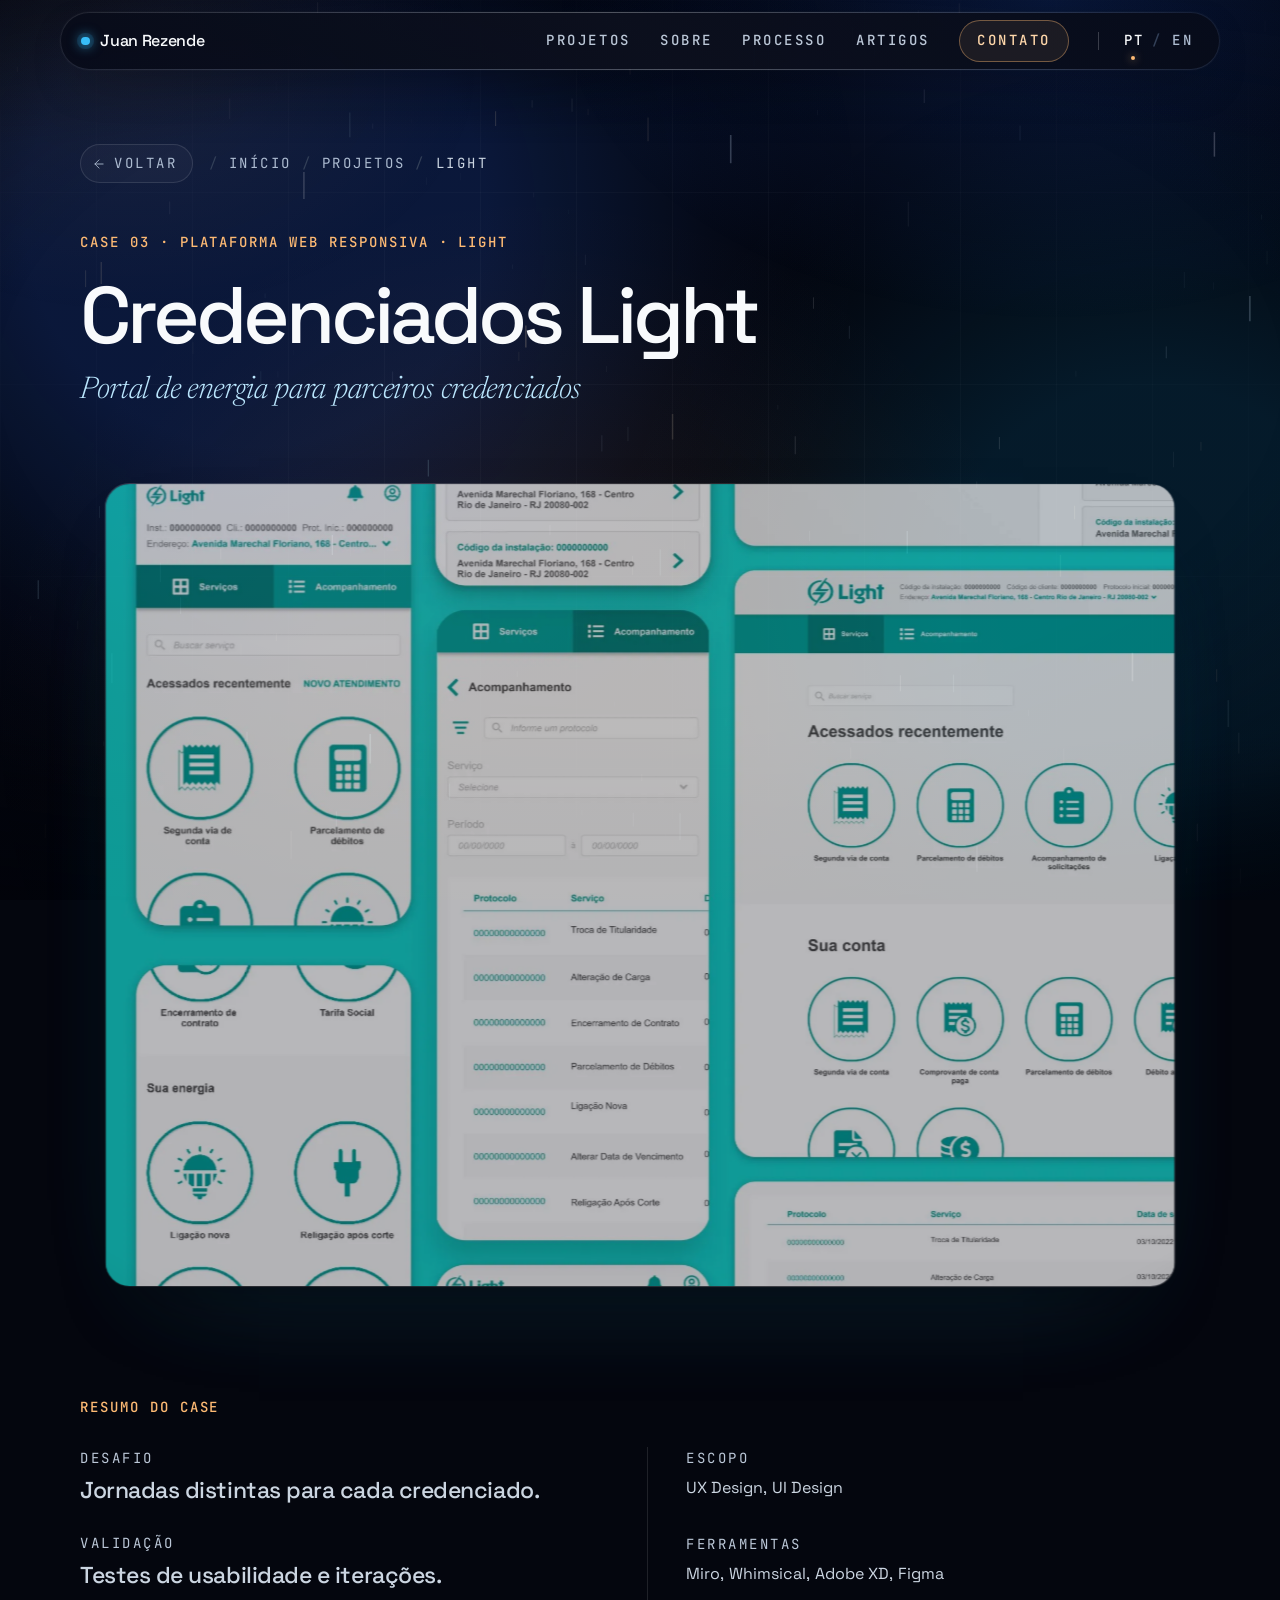
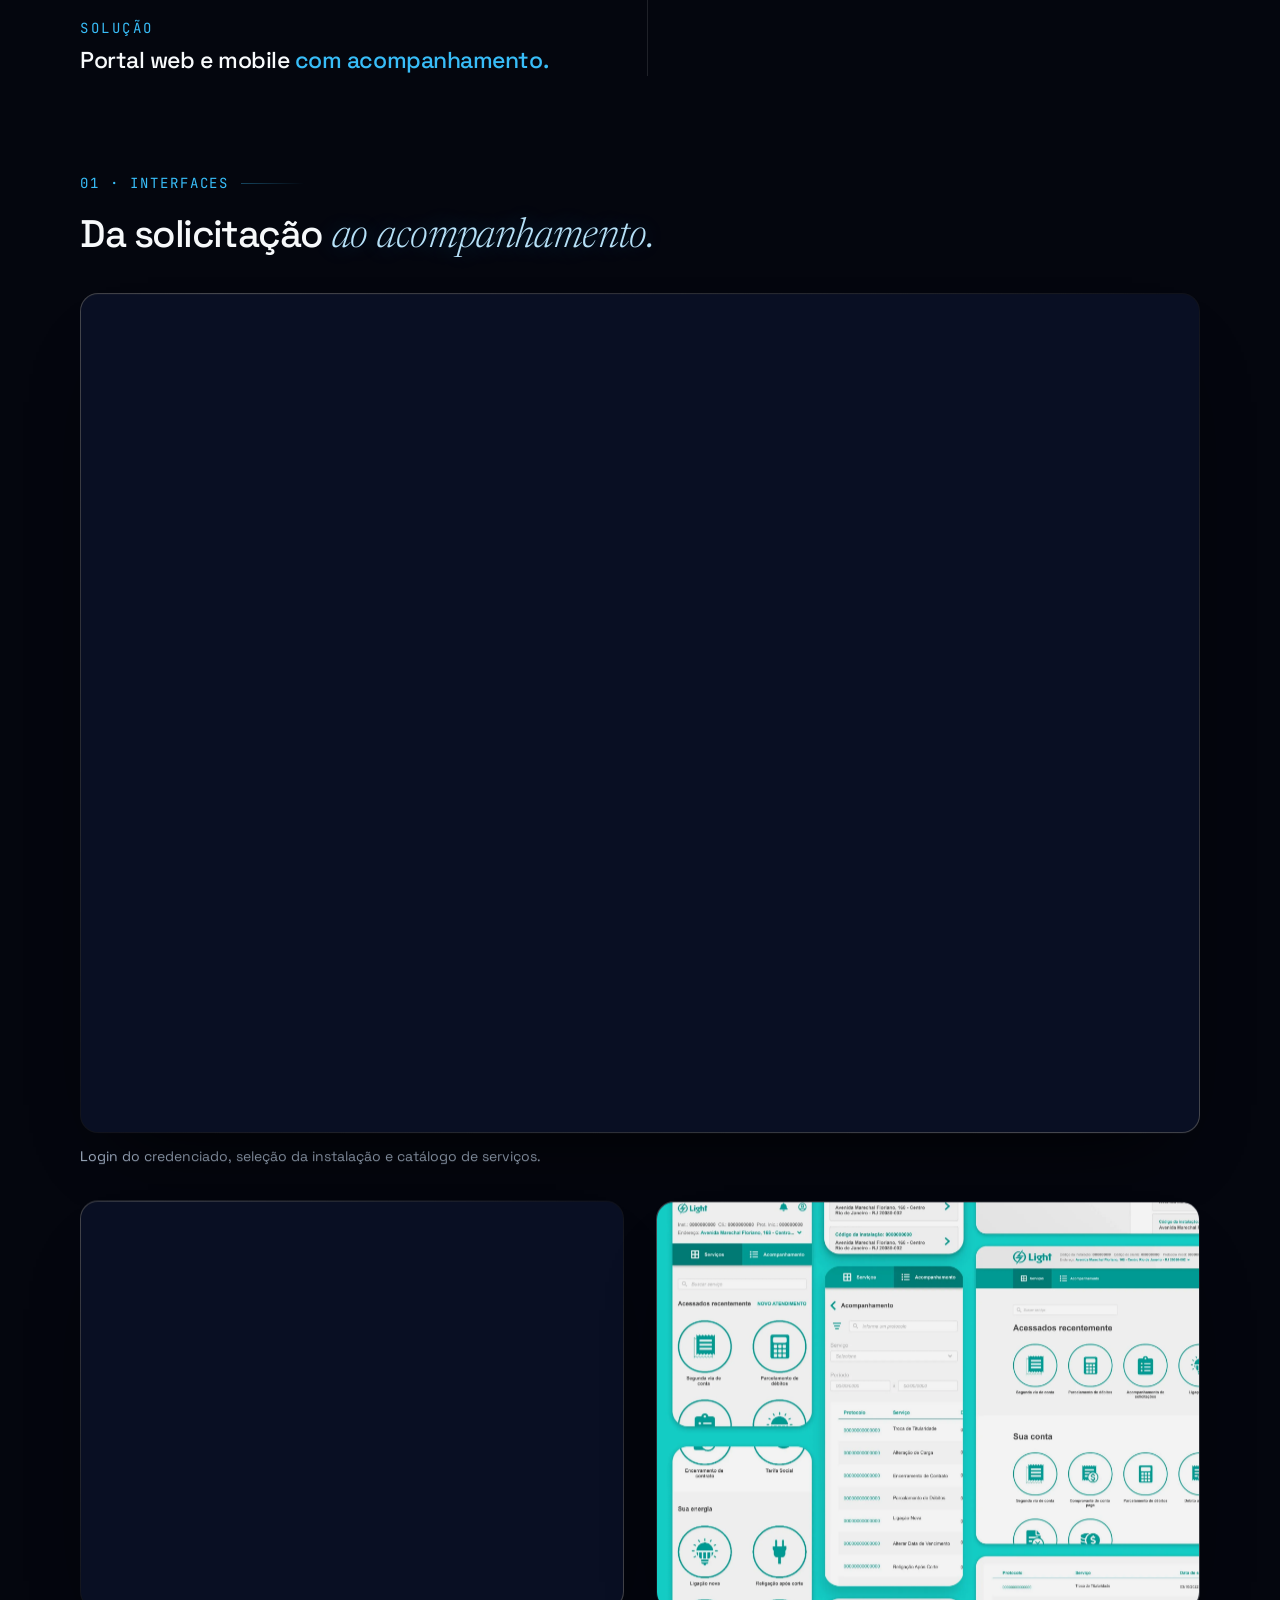
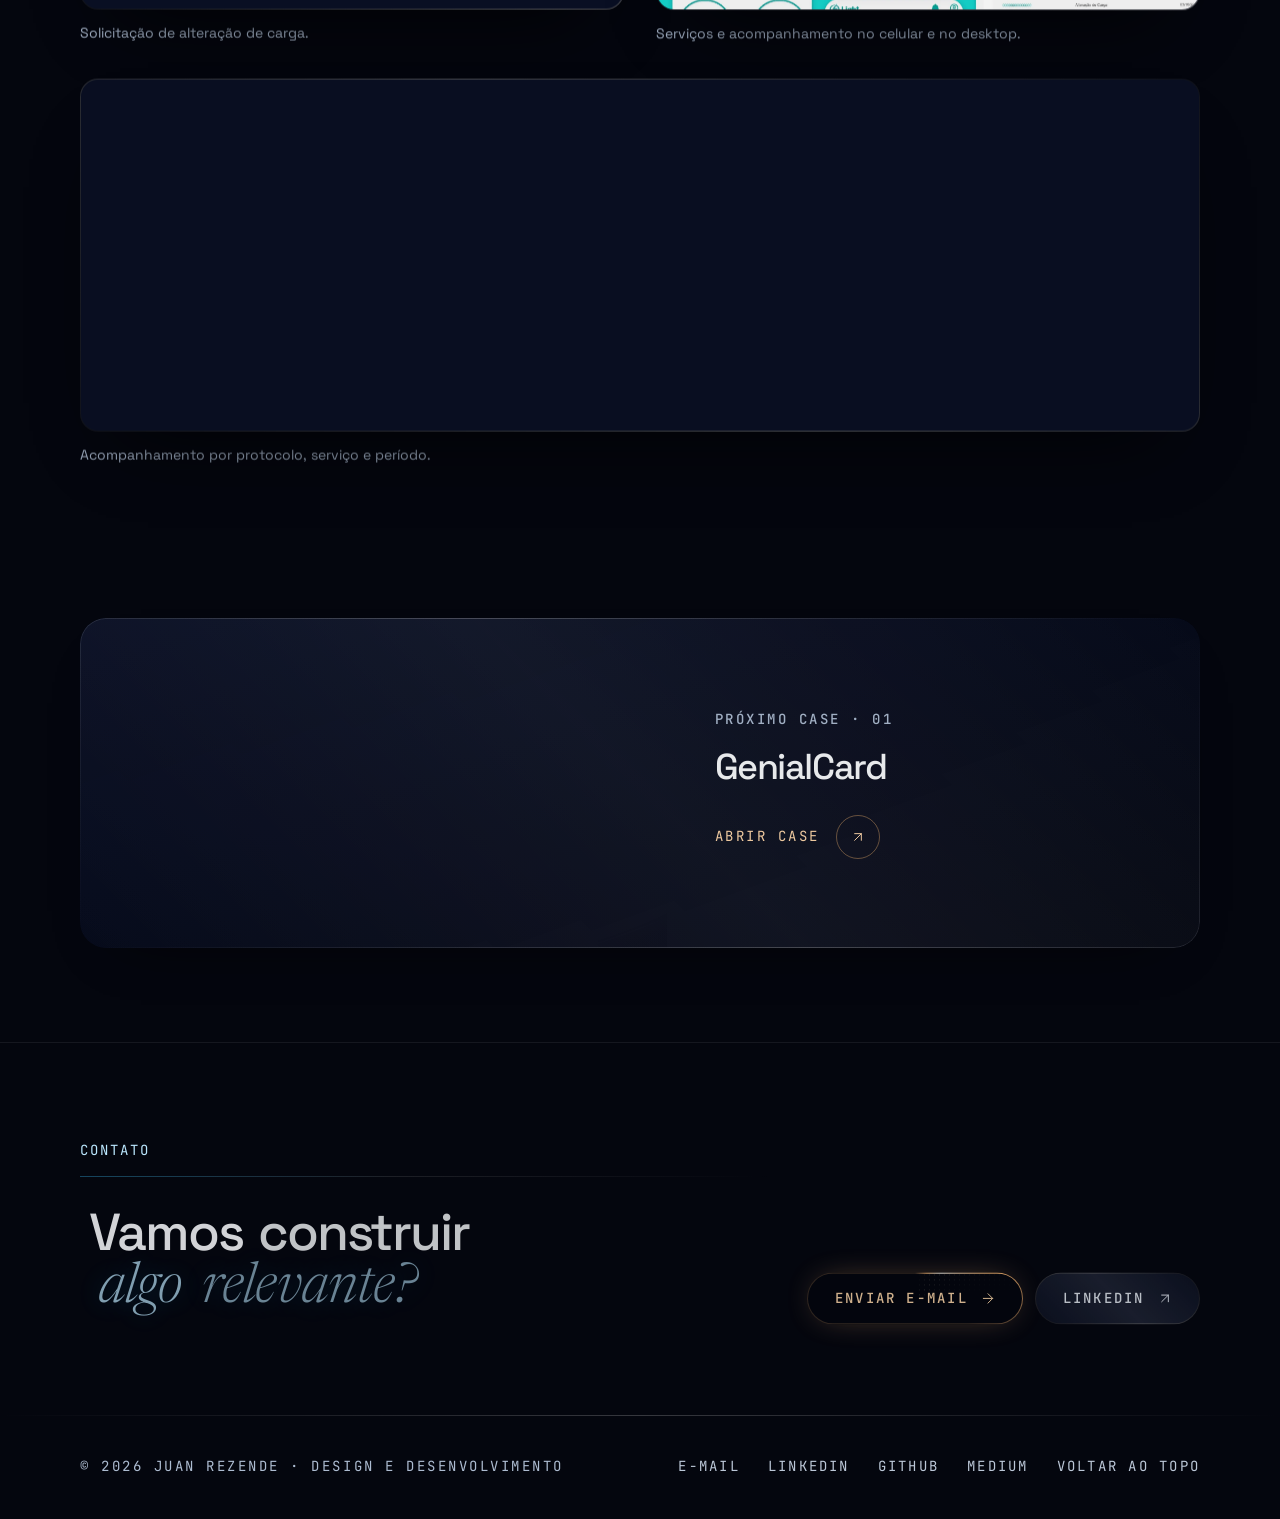
==== credenciados-light/index.html @ 30327f34 "Publish project case pages and refine the responsive portfolio" ====
<!DOCTYPE html>
<!-- GERADO por tools/build-cases.py a partir do index.html: não edite este arquivo -->
<!--
  Juan Rezende · portfolio (single page, works straight from file://)
  After editing this file, run  python tools/build-cases.py  (it makes each case's page: genialcard/index.html…)

  Where things live
    index.html ............ content: header, HOME (hero, projetos, sobre + formação, processo, artigos,
                            contato), CASES (genialcard, globo, light), footer. Search the ══ comments.
    assets/css/01…14 ....... styles, one file per area, loaded in numeric order (the cascade depends on it)
    assets/js/main.js ...... routing, animations and interactions (contents listed at its top)
    assets/js/effects/ ..... cosmos.js (starfield) and wave.js (LED wave), used by main.js
    assets/vendor/ ......... GSAP + ScrollTrigger
    assets/img/ ............ images, by project
  More detail: ESTRUTURA.md
-->
<html lang="pt-BR" data-home-title="Juan Rezende | Product Designer · UX/UI · Front-end · IA">
<head>
<meta charset="UTF-8">
<meta name="viewport" content="width=device-width, initial-scale=1.0">
<!-- ══════════ SEO · the site address (https://juanrezende.com) appears here, in the JSON-LD below, robots.txt, sitemap.xml and CNAME:
     if it ever changes, replace it in all of them (see ESTRUTURA.md › SEO) ══════════ -->
<title>Credenciados Light | Juan Rezende</title>
<meta name="description" content="Case Credenciados Light: portal web e mobile para parceiros credenciados, com 2ª via, parcelamento e religação em uma interface clara.">
<meta name="author" content="Juan Rezende">
<meta name="robots" content="index, follow, max-image-preview:large">
<link rel="canonical" href="https://juanrezende.com/credenciados-light/">
<meta name="theme-color" content="#04060e">
<meta property="og:type" content="article">
<meta property="og:locale" content="pt_BR">
<meta property="og:site_name" content="Juan Rezende">
<meta property="og:url" content="https://juanrezende.com/credenciados-light/">
<meta property="og:title" content="Credenciados Light | Juan Rezende">
<meta property="og:description" content="Case Credenciados Light: portal web e mobile para parceiros credenciados, com 2ª via, parcelamento e religação em uma interface clara.">
<meta property="og:image" content="https://juanrezende.com/assets/img/seo/og-image.jpg">
<meta property="og:image:width" content="1200">
<meta property="og:image:height" content="630">
<meta property="og:image:alt" content="Juan Rezende, Product Designer. Do discovery ao código.">
<meta property="profile:first_name" content="Juan">
<meta property="profile:last_name" content="Rezende">
<meta name="twitter:card" content="summary_large_image">
<meta name="twitter:title" content="Credenciados Light | Juan Rezende">
<meta name="twitter:description" content="Case Credenciados Light: portal web e mobile para parceiros credenciados, com 2ª via, parcelamento e religação em uma interface clara.">
<meta name="twitter:image" content="https://juanrezende.com/assets/img/seo/og-image.jpg">
<!-- small sizes use a smooth ring, 96px and up the hero's LED ring -->
<link rel="icon" href="/favicon.ico" sizes="48x48">
<link rel="icon" href="/assets/img/seo/favicon-32.png" type="image/png" sizes="32x32">
<link rel="icon" href="/assets/img/seo/favicon-96.png" type="image/png" sizes="96x96">
<link rel="icon" href="/assets/img/seo/favicon-192.png" type="image/png" sizes="192x192">
<link rel="apple-touch-icon" href="/apple-touch-icon.png">
<!-- the three typefaces are served from this site (assets/fonts, SIL OFL), so visitors' browsers never contact Google -->
<link rel="stylesheet" href="/assets/fonts/fonts.css">
<script>
  document.documentElement.classList.add('js');
  /* language: ?lang=, else the visitor's saved choice, else the browser's languages (Portuguese if any of them is, English
     otherwise; not saved, so it follows the browser until the switch is used). Crawlers render in en-US, so they always
     get the Portuguese the page is written in. The English copy is applied by assets/js/i18n.js at the end of the body;
     until then the page stays hidden (lang-pending, with a CSS failsafe in 02-base.css). */
  (function () {
    var d = document.documentElement, l = null, langs, bot;
    try {
      l = new URLSearchParams(location.search).get('lang');
      if (l === 'en' || l === 'pt') localStorage.setItem('jr-lang', l);
      else l = localStorage.getItem('jr-lang');
    } catch (e) {}
    if (l !== 'en' && l !== 'pt') {
      langs = navigator.languages && navigator.languages.length ? navigator.languages : [navigator.language || ''];
      bot = /bot|crawl|spider|slurp|lighthouse|headless/i.test(navigator.userAgent);
      l = bot || !langs[0] || langs.some(function (x) { return /^pt\b/i.test(x); }) ? 'pt' : 'en';
    }
    if (l === 'en') { d.lang = 'en'; d.classList.add('lang-pending'); }
  })();
  /* effects budget: without hardware graphics (WebGL missing or software-only) every blur and the WebGL aura fall on the CPU,
     so the page switches to lite mode before first paint (static aura image, no filters, fewer layers; see 14-motion.css).
     ?fx=lite or ?fx=full forces a mode for the session (headless test browsers are software-only, so they need ?fx=full). */
  (function () {
    var d = document.documentElement, fx = null, lite = false;
    try {
      var q = new URLSearchParams(location.search).get('fx');
      if (q === 'lite' || q === 'full') sessionStorage.setItem('jr-fx', q);
      fx = sessionStorage.getItem('jr-fx');
    } catch (e) {}
    if (fx) lite = fx === 'lite';
    else {
      try {
        var gl = document.createElement('canvas').getContext('webgl', { failIfMajorPerformanceCaveat: true });
        lite = !gl;
        /* a software rasterizer can still slip through when it was enabled by hand: catch it by name */
        if (gl) {
          var info = gl.getExtension('WEBGL_debug_renderer_info');
          var renderer = String(gl.getParameter(info ? info.UNMASKED_RENDERER_WEBGL : gl.RENDERER) || '');
          if (/swiftshader|llvmpipe|softpipe|software|basic render/i.test(renderer)) lite = true;
        }
        var lose = gl && gl.getExtension('WEBGL_lose_context');
        if (lose) lose.loseContext();
      } catch (e) { lite = true; }
      if (navigator.connection && navigator.connection.saveData) lite = true;
    }
    if (lite) d.classList.add('fx-lite');
  })();
  /* design-system catalog hook (only when this page is framed, e.g. by Bases/lumen-ds.html): the catalog owns the navbar, gets the reading
     progress, and can park this page as the live background of its Components view (hero scene only) */
  (function () {
    if (window.parent === window) return;
    var d = document.documentElement, y = 0, queued = false;
    d.classList.add('ds-embed');
    var send = function () {
      queued = false;
      var max = d.scrollHeight - innerHeight;
      try { parent.postMessage({ ds: 'scroll', p: max > 0 ? Math.min(1, scrollY / max) : 0 }, '*'); } catch (e) {}
    };
    addEventListener('scroll', function () { if (!queued) { queued = true; requestAnimationFrame(send); } }, { passive: true });
    addEventListener('message', function (e) {
      if (e.source !== window.parent || !e.data || !e.data.ds) return;
      if (e.data.ds === 'bg' && !d.classList.contains('ds-bg')) { y = scrollY; d.classList.add('ds-bg'); scrollTo(0, 0); }
      else if (e.data.ds === 'page' && d.classList.contains('ds-bg')) { d.classList.remove('ds-bg'); scrollTo(0, y); }
    });
  })();
</script>
<script type="application/ld+json">
{
  "@context": "https://schema.org",
  "@graph": [
    {
      "@type": "WebSite",
      "@id": "https://juanrezende.com/#site",
      "url": "https://juanrezende.com/",
      "name": "Juan Rezende",
      "inLanguage": "pt-BR",
      "publisher": { "@id": "https://juanrezende.com/#juan" }
    },
    {
      "@type": "ProfilePage",
      "@id": "https://juanrezende.com/#page",
      "url": "https://juanrezende.com/",
      "name": "Juan Rezende | Product Designer · UX/UI · Front-end · IA",
      "inLanguage": "pt-BR",
      "isPartOf": { "@id": "https://juanrezende.com/#site" },
      "mainEntity": { "@id": "https://juanrezende.com/#juan" },
      "primaryImageOfPage": "https://juanrezende.com/assets/img/seo/og-image.jpg",
      "hasPart": [
        { "@type": "CreativeWork", "name": "GenialCard", "url": "https://juanrezende.com/genialcard/", "about": "App mobile de finanças pessoais: UX Research, UX Strategy, UX e UI Design", "image": "https://juanrezende.com/assets/img/genialcard/capa-1024.webp", "creator": { "@id": "https://juanrezende.com/#juan" } },
        { "@type": "CreativeWork", "name": "Juntos pra fazer história · Globo", "url": "https://juanrezende.com/juntos-pra-fazer-historia/", "about": "Comunidade de cultura e pessoas na intranet da Globo: UX e UI Design", "image": "https://juanrezende.com/assets/img/globo/1-1024.webp", "creator": { "@id": "https://juanrezende.com/#juan" } },
        { "@type": "CreativeWork", "name": "Credenciados Light", "url": "https://juanrezende.com/credenciados-light/", "about": "Plataforma web responsiva para parceiros credenciados da Light: UX e UI Design", "image": "https://juanrezende.com/assets/img/light/2-1024.webp", "creator": { "@id": "https://juanrezende.com/#juan" } }
      ]
    },
    {
      "@type": "Person",
      "@id": "https://juanrezende.com/#juan",
      "name": "Juan Rezende",
      "url": "https://juanrezende.com/",
      "image": "https://juanrezende.com/assets/img/avatar/juan-500.webp",
      "jobTitle": "Product Designer",
      "description": "Product Designer que combina visão estratégica, experiência do usuário e desenvolvimento front-end para criar produtos digitais eficientes e viáveis, do discovery ao código.",
      "address": { "@type": "PostalAddress", "addressCountry": "BR" },
      "knowsLanguage": "pt-BR",
      "knowsAbout": [
        "Product Design", "UX Design", "UI Design", "UX Research", "UX Strategy", "Design Systems", "Figma",
        "Arquitetura da Informação", "Testes de usabilidade", "Prototipação", "Discovery de produto",
        "Desenvolvimento Front-end", "React", "TypeScript", "Design to Code",
        "Inteligência Artificial", "IA generativa", "AI Product Design", "Product Management"
      ],
      "alumniOf": [
        { "@type": "CollegeOrUniversity", "name": "Universidade Cruzeiro do Sul" },
        { "@type": "CollegeOrUniversity", "name": "Estácio" }
      ],
      "hasCredential": [
        { "@type": "EducationalOccupationalCredential", "name": "AI Product Specialist", "recognizedBy": { "@type": "Organization", "name": "PM3" } },
        { "@type": "EducationalOccupationalCredential", "name": "Product Management", "recognizedBy": { "@type": "Organization", "name": "PM3" } },
        { "@type": "EducationalOccupationalCredential", "name": "Design Systems / Figma", "recognizedBy": { "@type": "Organization", "name": "cfPRO" } },
        { "@type": "EducationalOccupationalCredential", "name": "UX, UI e Product Design", "recognizedBy": { "@type": "Organization", "name": "UX Unicórnio" } },
        { "@type": "EducationalOccupationalCredential", "name": "Full-Stack", "recognizedBy": { "@type": "Organization", "name": "Rocketseat" } },
        { "@type": "EducationalOccupationalCredential", "name": "Front-end", "recognizedBy": { "@type": "Organization", "name": "Alura" } }
      ],
      "sameAs": ["https://www.linkedin.com/in/juanrezende/", "https://github.com/JuanRezende", "https://medium.com/@juan.rezende"]
    }
  ]
}
</script>
<!-- Lumen stylesheet, split by section; order matters (see assets/css) -->
<link rel="stylesheet" href="/assets/css/01-tokens.css">
<link rel="stylesheet" href="/assets/css/02-base.css">
<link rel="stylesheet" href="/assets/css/03-components.css">
<link rel="stylesheet" href="/assets/css/04-atmosphere.css">
<link rel="stylesheet" href="/assets/css/05-layout.css">
<link rel="stylesheet" href="/assets/css/06-hero.css">
<link rel="stylesheet" href="/assets/css/07-projects.css">
<link rel="stylesheet" href="/assets/css/08-about.css">
<link rel="stylesheet" href="/assets/css/09-process.css">
<link rel="stylesheet" href="/assets/css/10-articles.css">
<link rel="stylesheet" href="/assets/css/11-contact.css">
<link rel="stylesheet" href="/assets/css/12-case.css">
<link rel="stylesheet" href="/assets/css/13-overlays.css">
<link rel="stylesheet" href="/assets/css/14-motion.css">
</head>
<body>
<a class="skip-link" href="#conteudo">Pular para o conteúdo</a>

<!-- icon sprite: shapes based on Lucide (https://lucide.dev), ISC License, Copyright (c) Lucide Contributors -->
<svg width="0" height="0" style="position:absolute" aria-hidden="true" focusable="false">
  <defs>
    <linearGradient id="trace-grad" x1="0" y1="1" x2="0" y2="0"><stop offset="0" stop-color="#fdba74"/><stop offset=".35" stop-color="#fed7aa"/><stop offset=".62" stop-color="#bae6fd"/><stop offset="1" stop-color="#38bdf8"/></linearGradient>
    <symbol id="i-arrow-right" viewBox="0 0 24 24"><path d="M5 12h14"/><path d="m12 5 7 7-7 7"/></symbol>
    <symbol id="i-arrow-left" viewBox="0 0 24 24"><path d="m12 19-7-7 7-7"/><path d="M19 12H5"/></symbol>
    <symbol id="i-arrow-up-right" viewBox="0 0 24 24"><path d="M7 7h10v10"/><path d="M7 17 17 7"/></symbol>
    <symbol id="i-chevron-down" viewBox="0 0 24 24"><path d="m6 9 6 6 6-6"/></symbol>
    <symbol id="i-star4" viewBox="0 0 24 24"><path d="M12 1.5c.7 5.9 4.6 9.8 10.5 10.5-5.9.7-9.8 4.6-10.5 10.5C11.3 16.6 7.4 12.7 1.5 12 7.4 11.3 11.3 7.4 12 1.5z"/></symbol>
    <symbol id="i-mail" viewBox="0 0 24 24"><rect width="20" height="16" x="2" y="4" rx="2"/><path d="m22 7-8.97 5.7a1.94 1.94 0 0 1-2.06 0L2 7"/></symbol>
    <symbol id="i-linkedin" viewBox="0 0 24 24"><path d="M16 8a6 6 0 0 1 6 6v7h-4v-7a2 2 0 0 0-2-2 2 2 0 0 0-2 2v7h-4v-7a6 6 0 0 1 6-6z"/><rect width="4" height="12" x="2" y="9"/><circle cx="4" cy="4" r="2"/></symbol>
    <symbol id="i-book-open" viewBox="0 0 24 24"><path d="M12 7v14"/><path d="M3 18a1 1 0 0 1-1-1V4a1 1 0 0 1 1-1h5a4 4 0 0 1 4 4 4 4 0 0 1 4-4h5a1 1 0 0 1 1 1v13a1 1 0 0 1-1 1h-6a3 3 0 0 0-3 3 3 3 0 0 0-3-3z"/></symbol>
    <symbol id="i-sparkles" viewBox="0 0 24 24"><path d="M9.937 15.5A2 2 0 0 0 8.5 14.063l-6.135-1.582a.5.5 0 0 1 0-.962L8.5 9.936A2 2 0 0 0 9.937 8.5l1.582-6.135a.5.5 0 0 1 .963 0L14.063 8.5A2 2 0 0 0 15.5 9.937l6.135 1.581a.5.5 0 0 1 0 .964L15.5 14.063a2 2 0 0 0-1.437 1.437l-1.582 6.135a.5.5 0 0 1-.963 0z"/><path d="M20 3v4"/><path d="M22 5h-4"/><path d="M4 17v2"/><path d="M5 18H3"/></symbol>
    <symbol id="i-check" viewBox="0 0 24 24"><path d="M20 6 9 17l-5-5"/></symbol>
    <symbol id="i-minus" viewBox="0 0 24 24"><path d="M5 12h14"/></symbol>
    <symbol id="i-x" viewBox="0 0 24 24"><path d="M18 6 6 18"/><path d="m6 6 12 12"/></symbol>
    <symbol id="i-menu" viewBox="0 0 24 24"><path d="M4 6h16"/><path d="M4 12h16"/><path d="M4 18h16"/></symbol>
    <symbol id="i-briefcase" viewBox="0 0 24 24"><path d="M16 20V4a2 2 0 0 0-2-2h-4a2 2 0 0 0-2 2v16"/><rect width="20" height="14" x="2" y="6" rx="2"/></symbol>
    <symbol id="i-route" viewBox="0 0 24 24"><circle cx="6" cy="19" r="3"/><path d="M9 19h8.5a3.5 3.5 0 0 0 0-7h-11a3.5 3.5 0 0 1 0-7H15"/><circle cx="18" cy="5" r="3"/></symbol>
    <symbol id="i-quote" viewBox="0 0 24 24"><path d="M16 3a2 2 0 0 0-2 2v6a2 2 0 0 0 2 2 1 1 0 0 1 1 1v1a2 2 0 0 1-2 2 1 1 0 0 0-1 1v2a1 1 0 0 0 1 1 6 6 0 0 0 6-6V5a2 2 0 0 0-2-2z"/><path d="M5 3a2 2 0 0 0-2 2v6a2 2 0 0 0 2 2 1 1 0 0 1 1 1v1a2 2 0 0 1-2 2 1 1 0 0 0-1 1v2a1 1 0 0 0 1 1 6 6 0 0 0 6-6V5a2 2 0 0 0-2-2z"/></symbol>
    <symbol id="i-maximize" viewBox="0 0 24 24"><path d="M15 3h6v6"/><path d="m21 3-7 7"/><path d="m3 21 7-7"/><path d="M9 21H3v-6"/></symbol>
    <symbol id="i-search" viewBox="0 0 24 24"><circle cx="11" cy="11" r="8"/><path d="m21 21-4.3-4.3"/></symbol>
    <symbol id="i-component" viewBox="0 0 24 24"><path d="M15.536 11.293a1 1 0 0 0 0 1.414l2.376 2.377a1 1 0 0 0 1.414 0l2.377-2.377a1 1 0 0 0 0-1.414l-2.377-2.377a1 1 0 0 0-1.414 0z"/><path d="M2.297 11.293a1 1 0 0 0 0 1.414l2.377 2.377a1 1 0 0 0 1.414 0l2.377-2.377a1 1 0 0 0 0-1.414L6.088 8.916a1 1 0 0 0-1.414 0z"/><path d="M8.916 17.912a1 1 0 0 0 0 1.415l2.377 2.376a1 1 0 0 0 1.414 0l2.377-2.376a1 1 0 0 0 0-1.415l-2.377-2.376a1 1 0 0 0-1.414 0z"/><path d="M8.916 4.674a1 1 0 0 0 0 1.414l2.377 2.376a1 1 0 0 0 1.414 0l2.377-2.376a1 1 0 0 0 0-1.414l-2.377-2.377a1 1 0 0 0-1.414 0z"/></symbol>
    <symbol id="i-pen-tool" viewBox="0 0 24 24"><path d="M15.707 21.293a1 1 0 0 1-1.414 0l-1.586-1.586a1 1 0 0 1 0-1.414l5.586-5.586a1 1 0 0 1 1.414 0l1.586 1.586a1 1 0 0 1 0 1.414z"/><path d="m18 13-1.375-6.874a1 1 0 0 0-.746-.776L3.235 2.028a1 1 0 0 0-1.207 1.207L5.35 15.879a1 1 0 0 0 .776.746L13 18"/><path d="m2.3 2.3 7.286 7.286"/><circle cx="11" cy="11" r="2"/></symbol>
    <symbol id="i-code" viewBox="0 0 24 24"><path d="m16 18 6-6-6-6"/><path d="m8 6-6 6 6 6"/></symbol>
    <symbol id="i-heart" viewBox="0 0 24 24"><path d="M19 14c1.49-1.46 3-3.21 3-5.5A5.5 5.5 0 0 0 16.5 3c-1.76 0-3 .5-4.5 2-1.5-1.5-2.74-2-4.5-2A5.5 5.5 0 0 0 2 8.5c0 2.3 1.5 4.05 3 5.5l7 7Z"/></symbol>
    <symbol id="i-target" viewBox="0 0 24 24"><circle cx="12" cy="12" r="10"/><circle cx="12" cy="12" r="6"/><circle cx="12" cy="12" r="2"/></symbol>
    <symbol id="i-lightbulb" viewBox="0 0 24 24"><path d="M15 14c.2-1 .7-1.7 1.5-2.5 1-.9 1.5-2.2 1.5-3.5A6 6 0 0 0 6 8c0 1 .2 2.2 1.5 3.5.7.7 1.3 1.5 1.5 2.5"/><path d="M9 18h6"/><path d="M10 22h4"/></symbol>
    <symbol id="i-flask" viewBox="0 0 24 24"><path d="M10 2v7.527a2 2 0 0 1-.211.896L4.72 20.55a1 1 0 0 0 .9 1.45h12.76a1 1 0 0 0 .9-1.45l-5.069-10.127A2 2 0 0 1 14 9.527V2"/><path d="M8.5 2h7"/><path d="M7 16h10"/></symbol>
    <symbol id="i-circle-check" viewBox="0 0 24 24"><circle cx="12" cy="12" r="10"/><path d="m9 12 2 2 4-4"/></symbol>
    <symbol id="i-circle-help" viewBox="0 0 24 24"><circle cx="12" cy="12" r="10"/><path d="M9.09 9a3 3 0 0 1 5.83 1c0 2-3 3-3 3"/><path d="M12 17h.01"/></symbol>
    <symbol id="i-play" viewBox="0 0 24 24"><path d="M6 3 20 12 6 21 6 3z"/></symbol>
    <symbol id="i-calendar" viewBox="0 0 24 24"><path d="M8 2v4"/><path d="M16 2v4"/><rect width="18" height="18" x="3" y="4" rx="2"/><path d="M3 10h18"/></symbol>
    <symbol id="i-megaphone" viewBox="0 0 24 24"><path d="m3 11 18-5v12L3 14v-3z"/><path d="M11.6 16.8a3 3 0 1 1-5.8-1.6"/></symbol>
    <symbol id="i-newspaper" viewBox="0 0 24 24"><path d="M4 22h16a2 2 0 0 0 2-2V4a2 2 0 0 0-2-2H8a2 2 0 0 0-2 2v16a2 2 0 0 1-2 2Zm0 0a2 2 0 0 1-2-2v-9c0-1.1.9-2 2-2h2"/><path d="M18 14h-8"/><path d="M15 18h-5"/><path d="M10 6h8v4h-8V6Z"/></symbol>
    <symbol id="i-graduation" viewBox="0 0 24 24"><path d="M21.42 10.922a1 1 0 0 0-.019-1.838L12.83 5.18a2 2 0 0 0-1.66 0L2.6 9.08a1 1 0 0 0 0 1.832l8.57 3.908a2 2 0 0 0 1.66 0z"/><path d="M22 10v6"/><path d="M6 12.5V16a6 3 0 0 0 12 0v-3.5"/></symbol>
    <symbol id="i-chart" viewBox="0 0 24 24"><path d="M3 3v16a2 2 0 0 0 2 2h16"/><path d="M18 17V9"/><path d="M13 17V5"/><path d="M8 17v-3"/></symbol>
    <symbol id="i-shield" viewBox="0 0 24 24"><path d="M20 13c0 5-3.5 7.5-7.66 8.95a1 1 0 0 1-.67-.01C7.5 20.5 4 18 4 13V6a1 1 0 0 1 1-1c2 0 4.5-1.2 6.24-2.72a1.17 1.17 0 0 1 1.52 0C14.51 3.81 17 5 19 5a1 1 0 0 1 1 1z"/><path d="m9 12 2 2 4-4"/></symbol>
    <symbol id="i-store" viewBox="0 0 24 24"><path d="m2 7 4.41-4.41A2 2 0 0 1 7.83 2h8.34a2 2 0 0 1 1.42.59L22 7"/><path d="M4 12v8a2 2 0 0 0 2 2h12a2 2 0 0 0 2-2v-8"/><path d="M15 22v-4a2 2 0 0 0-2-2h-2a2 2 0 0 0-2 2v4"/><path d="M2 7h20"/></symbol>
    <symbol id="i-receipt" viewBox="0 0 24 24"><path d="M4 2v20l2-1 2 1 2-1 2 1 2-1 2 1 2-1 2 1V2l-2 1-2-1-2 1-2-1-2 1-2-1-2 1Z"/><path d="M16 8h-6a2 2 0 1 0 0 4h4a2 2 0 1 1 0 4H8"/><path d="M12 17.5v-11"/></symbol>
    <symbol id="i-calculator" viewBox="0 0 24 24"><rect width="16" height="20" x="4" y="2" rx="2"/><path d="M8 6h8"/><path d="M16 14v4"/><path d="M16 10h.01"/><path d="M12 10h.01"/><path d="M8 10h.01"/><path d="M12 14h.01"/><path d="M8 14h.01"/><path d="M12 18h.01"/><path d="M8 18h.01"/></symbol>
    <symbol id="i-zap" viewBox="0 0 24 24"><path d="M4 14a1 1 0 0 1-.78-1.63l9.9-10.2a.5.5 0 0 1 .86.46l-1.92 6.02A1 1 0 0 0 13 10h7a1 1 0 0 1 .78 1.63l-9.9 10.2a.5.5 0 0 1-.86-.46l1.92-6.02A1 1 0 0 0 11 14z"/></symbol>
    <symbol id="i-list-checks" viewBox="0 0 24 24"><path d="m3 17 2 2 4-4"/><path d="m3 7 2 2 4-4"/><path d="M13 6h8"/><path d="M13 12h8"/><path d="M13 18h8"/></symbol>
    <symbol id="i-devices" viewBox="0 0 24 24"><path d="M18 8V6a2 2 0 0 0-2-2H4a2 2 0 0 0-2 2v7a2 2 0 0 0 2 2h8"/><path d="M10 19v-3.96 3.15"/><path d="M7 19h5"/><rect width="6" height="10" x="16" y="12" rx="2"/></symbol>
  </defs>
</svg>

<!-- ══════════ TITLE-CARD TRANSITION ══════════ -->
<div class="curtain" id="curtain" aria-hidden="true">
  <canvas class="curtain__warp"></canvas>
  <p class="curtain__label"></p>
  <p class="curtain__title"></p>
  <span class="curtain__line"></span>
</div>

<!-- ══════════ ATMOSPHERE (nebula, starfield, vignette, grain) ══════════ -->
<div class="atmos" aria-hidden="true">
  <div class="atmos__layer"><div class="blob blob--1"></div><div class="blob blob--2"></div><div class="blob blob--3"></div></div>
  <canvas class="cosmos" id="cosmos"></canvas>
  <div class="atmos__grid"></div>
  <div class="atmos__dust"><div class="dust dust--1"></div><div class="dust dust--2"></div><div class="dust dust--3"></div><div class="dust dust--4"></div></div>
  <div class="atmos__vignette"></div>
  <div class="cursor-glow"></div>
</div>
<div class="grain" aria-hidden="true"></div>

<!-- ══════════ HEADER ══════════ -->
<header class="site-header" id="site-header">
  <nav class="nav" aria-label="Principal">
    <a class="brand" href="#inicio" aria-label="Juan Rezende, ir para o início">Juan Rezende</a>
    <div class="nav__group">
      <a class="nav-link" href="#projetos" data-nav="projetos">Projetos</a>
      <a class="nav-link" href="#sobre" data-nav="sobre">Sobre</a>
      <a class="nav-link" href="#processo" data-nav="processo">Processo</a>
      <a class="nav-link" href="#artigos" data-nav="artigos">Artigos</a>
      <a class="nav__cta" href="#contato">Contato</a>
      <div class="lang-switch" role="group" aria-label="Idioma"><a href="?lang=pt" data-lang="pt" lang="pt-BR" hreflang="pt-BR" aria-label="Português">PT</a><span class="lang-switch__sep" aria-hidden="true">/</span><a href="?lang=en" data-lang="en" lang="en" hreflang="en" aria-label="English">EN</a></div>
    </div>
    <a class="nav__cta nav__cta--bar" href="#contato">Contato</a>
    <button class="menu-btn" type="button" aria-controls="mobile-menu" aria-expanded="false" aria-label="Abrir menu"><svg class="icon" aria-hidden="true"><use href="#i-menu"/></svg></button>
  </nav>
  <div class="progress" aria-hidden="true"><span id="scroll-progress"></span></div>
</header>

<div class="mobile-menu" id="mobile-menu" inert>
  <a href="#projetos"><span>01</span>Projetos</a>
  <a href="#sobre"><span>02</span>Sobre</a>
  <a href="#processo"><span>03</span>Processo</a>
  <a href="#artigos"><span>04</span>Artigos</a>
  <a href="#contato"><span>05</span>Contato</a>
  <div class="lang-switch lang-switch--menu" role="group" aria-label="Idioma"><a href="?lang=pt" data-lang="pt" lang="pt-BR" hreflang="pt-BR" aria-label="Português">PT</a><span class="lang-switch__sep" aria-hidden="true">/</span><a href="?lang=en" data-lang="en" lang="en" hreflang="en" aria-label="English">EN</a></div>
  <p class="mobile-menu__foot">Estratégia · Design · Código</p>
</div>

<main id="conteudo" tabindex="-1">

<!-- ═══════════════════════════════ HOME ═══════════════════════════════ -->
<div class="view" id="view-home">

  <!-- ══════════ HERO ══════════ -->
  <section class="hero" id="inicio" aria-labelledby="hero-title">
    <div class="hero__stage" aria-hidden="true">
      <canvas class="hero__gl"></canvas>
      <svg class="hero__beams" viewBox="0 0 1200 800" preserveAspectRatio="xMidYMid slice">
        <defs>
          <linearGradient id="beam-grad" gradientUnits="userSpaceOnUse" x1="0" y1="0" x2="1200" y2="0">
            <stop offset="0" stop-color="#38bdf8" stop-opacity=".15"/><stop offset=".42" stop-color="#bae6fd"/><stop offset=".5" stop-color="#ffffff"/><stop offset=".58" stop-color="#fed7aa"/><stop offset="1" stop-color="#fdba74" stop-opacity=".15"/>
          </linearGradient>
        </defs>
        <g class="rails">
          <path class="rail" d="M -60 150 C 280 150, 320 400, 600 400"/>
          <path class="rail" d="M -60 680 C 280 680, 320 400, 600 400"/>
          <path class="rail" d="M 1260 110 C 920 110, 880 400, 600 400"/>
          <path class="rail" d="M 1260 700 C 920 700, 880 400, 600 400"/>
        </g>
        <g class="rays">
          <path class="ray" d="M -60 150 C 280 150, 320 400, 600 400"/>
          <path class="ray" d="M 1260 700 C 920 700, 880 400, 600 400"/>
          <path class="ray" d="M -60 680 C 280 680, 320 400, 600 400"/>
          <path class="ray" d="M 1260 110 C 920 110, 880 400, 600 400"/>
        </g>
      </svg>
      <div class="hero__bloom"></div>
      <div class="hero__laser"><span class="l1"></span><span class="l2"></span><span class="l3"></span><span class="core"></span></div>
      <div class="hero__flare"></div>
    </div>
    <div class="hero__scrim" aria-hidden="true"></div>
    <div class="hero__fade" aria-hidden="true"></div>
    <div class="container hero__inner">
      <div class="hero__frame" aria-hidden="true"></div>
      <div class="hero__main">
        <p class="hero__promise">Product Designer · 5+ anos</p>
        <h1 class="display" id="hero-title"><span class="sr-only">Juan Rezende, Product Designer: </span><span class="hero__line"><span>Da visão</span></span> <span class="hero__line"><em>à execução.</em></span></h1>
        <div class="btn-row hero__cta">
          <a class="btn btn--fill" href="#projetos">Conheça meus projetos<svg class="icon" aria-hidden="true"><use href="#i-arrow-right"/></svg></a>
        </div>
      </div>
      <div class="hero__band">
        <span class="hero__horizon" aria-hidden="true"></span>
      </div>
    </div>
  </section>

  <!-- ══════════ TICKER (decorative: the disciplines already listed on the page, run as end credits) ══════════ -->
  <div class="ticker" aria-hidden="true">
    <div class="ticker__row"><div class="ticker__track">
      <span>Visão de negócio</span><svg class="ticker__star"><use href="#i-star4"/></svg><em>Design Systems</em><svg class="ticker__star"><use href="#i-star4"/></svg>
      <span>Arquitetura da Informação</span><svg class="ticker__star"><use href="#i-star4"/></svg><em>Experiência digital</em><svg class="ticker__star"><use href="#i-star4"/></svg>
      <span>Testes de usabilidade</span><svg class="ticker__star"><use href="#i-star4"/></svg><em>UX Strategy</em><svg class="ticker__star"><use href="#i-star4"/></svg>
      <span>Desenvolvimento Front-end</span><svg class="ticker__star"><use href="#i-star4"/></svg><em>IA aplicada</em><svg class="ticker__star"><use href="#i-star4"/></svg>
    </div></div>
    <div class="ticker__row ticker__row--rev"><div class="ticker__track">
      <span>React &amp; TypeScript</span><svg class="ticker__star"><use href="#i-star4"/></svg><span>UX/UI Design</span><svg class="ticker__star"><use href="#i-star4"/></svg>
      <span>Entrevistas</span><svg class="ticker__star"><use href="#i-star4"/></svg><span>Benchmarking</span><svg class="ticker__star"><use href="#i-star4"/></svg>
      <span>Personas</span><svg class="ticker__star"><use href="#i-star4"/></svg><span>Jornadas</span><svg class="ticker__star"><use href="#i-star4"/></svg>
      <span>Interfaces escaláveis</span><svg class="ticker__star"><use href="#i-star4"/></svg><span>Implementação</span><svg class="ticker__star"><use href="#i-star4"/></svg>
      <span>Arquitetura e implementação</span><svg class="ticker__star"><use href="#i-star4"/></svg>
    </div></div>
  </div>

  <!-- ══════════ PROJETOS ══════════ -->
  <section class="section" id="projetos" aria-labelledby="projetos-title">
    <div class="container">
      <div class="section-head section-head--split">
        <div>
          <p class="eyebrow">Projetos selecionados</p>
          <h2 class="h2" id="projetos-title">Decisões <em>em prática.</em></h2>
        </div>
      </div>

      <div class="projects">
        <a class="proj proj--featured" href="/genialcard/">
          <div class="proj__ignite" data-ignite>
          <div class="proj__media">
            <div class="proj__clip">
              <div class="proj__parallax">
                <img src="/assets/img/genialcard/capa-1024.webp" srcset="/assets/img/genialcard/capa-1024.webp 1024w, /assets/img/genialcard/capa.webp 2048w" sizes="(min-width: 1024px) 70vw, 100vw" width="2048" height="1152" alt="Telas do app GenialCard: boas-vindas, gráficos de entradas e saídas, gastos do mês e chat com a IA Geni" decoding="sync" fetchpriority="high">
              </div>
            </div>
            <span class="proj__bar">Ver case<svg class="icon" aria-hidden="true"><use href="#i-arrow-up-right"/></svg></span>
            <svg class="proj__trace" aria-hidden="true"><path pathLength="1"/><path pathLength="1"/></svg>
          </div>
          </div>
          <div class="proj__body">
            <h3 class="proj__title">GenialCard <em>App mobile de finanças pessoais</em></h3>
            <ul class="tags"><li class="tag">UX Research</li><li class="tag">UX Strategy</li><li class="tag">UX Design</li><li class="tag">UI Design</li></ul>
          </div>
        </a>

        <a class="proj" href="/juntos-pra-fazer-historia/">
          <div class="proj__media">
            <div class="proj__clip">
              <div class="proj__parallax">
                <img src="/assets/img/globo/1-1024.webp" srcset="/assets/img/globo/1-1024.webp 1024w, /assets/img/globo/1.webp 2048w" sizes="(min-width: 900px) 45vw, 100vw" width="2048" height="1536" alt="Interfaces da comunidade Juntos pra fazer história na intranet da Globo" loading="lazy" decoding="async">
              </div>
            </div>
            <span class="proj__bar">Ver case<svg class="icon" aria-hidden="true"><use href="#i-arrow-up-right"/></svg></span>
          </div>
          <div class="proj__body">
            <h3 class="proj__title">Juntos pra fazer história <em>Comunicação interna na intranet da Globo</em></h3>
            <ul class="tags"><li class="tag">UX Design</li><li class="tag">UI Design</li><li class="tag">Testes de usabilidade</li></ul>
          </div>
        </a>

        <a class="proj" href="/credenciados-light/">
          <div class="proj__media">
            <div class="proj__clip">
              <div class="proj__parallax">
                <img src="/assets/img/light/2-1024.webp" srcset="/assets/img/light/2-1024.webp 1024w, /assets/img/light/2.webp 2048w" sizes="(min-width: 900px) 45vw, 100vw" width="2048" height="1536" alt="Telas mobile e desktop do portal Credenciados Light com serviços e acompanhamento" loading="lazy" decoding="async">
              </div>
            </div>
            <span class="proj__bar">Ver case<svg class="icon" aria-hidden="true"><use href="#i-arrow-up-right"/></svg></span>
          </div>
          <div class="proj__body">
            <h3 class="proj__title">Credenciados Light <em>Portal de energia para parceiros credenciados</em></h3>
            <ul class="tags"><li class="tag">UX Design</li><li class="tag">UI Design</li><li class="tag">Testes de usabilidade</li></ul>
          </div>
        </a>
      </div>
    </div>
  </section>

  <!-- ══════════ SOBRE ══════════ -->
  <section class="section" id="sobre" aria-labelledby="sobre-title">
    <div class="container about">
      <figure class="portrait" data-reveal>
        <div class="portrait__orbit" aria-hidden="true"><i></i><i></i><i></i></div>
        <div class="portrait__frame"><div class="portrait__clip"><img src="/assets/img/avatar/juan-500.webp" width="500" height="500" alt="Retrato de Juan Rezende" loading="lazy" decoding="async"></div></div>
        <figcaption>Juan Rezende</figcaption>
      </figure>
      <div>
        <p class="eyebrow"><span id="sobre-title">Sobre</span></p>
        <p class="statement">Design e engenharia. <em>Na mesma decisão.</em></p>
        <div class="about__text" data-reveal>
          <ul class="about__points"><li><b>Visão estratégica</b> para criar.</li><li><b>Domínio técnico</b> para construir.</li><li><b>5+ anos</b> simplificando jornadas e sistemas legados.</li></ul>
        </div>

        <!-- FORMAÇÃO: the story continues in the same column, beside the portrait -->
        <div class="edu">
          <div class="edu__part">
            <h3 class="eyebrow" id="edu-degrees">Formação acadêmica</h3>
            <ul class="cap edu__degrees" aria-labelledby="edu-degrees" data-reveal>
              <li><span class="edu__kind">Bacharelado</span><b>Engenharia de Software</b><small>Cruzeiro do Sul · 2028</small></li>
              <li><span class="edu__kind">Graduação</span><b>Análise e Desenvolvimento de Sistemas</b><small>Estácio · 2021</small></li>
            </ul>
          </div>
          <div class="edu__part">
            <h3 class="eyebrow" id="edu-certs">Certificações</h3>
            <!-- one row per certificate, newest first; data-area: dev · des · pia. The panel and the count grow on their own. -->
            <ul class="cap edu__certs" aria-labelledby="edu-certs" data-reveal>
              <li><span class="edu__area" data-area="pia">Produto &amp; IA</span><b>AI Product Specialist</b><small>PM3 · 2026</small></li>
              <li><span class="edu__area" data-area="pia">Produto &amp; IA</span><b>Product Management</b><small>PM3 · 2026</small></li>
              <li><span class="edu__area" data-area="des">Design</span><b>Design Systems / Figma</b><small>cfPRO · 2025</small></li>
              <li><span class="edu__area" data-area="des">Design</span><b>UX, UI e Product Design</b><small>UX Unicórnio · 2024</small></li>
              <li><span class="edu__area" data-area="dev">Desenvolvimento</span><b>Full-Stack</b><small>Rocketseat · 2023</small></li>
              <li><span class="edu__area" data-area="dev">Desenvolvimento</span><b>Front-end</b><small>Alura · 2022</small></li>
            </ul>
          </div>
        </div>
      </div>
    </div>
  </section>

  <!-- ══════════ PROCESSO ══════════ -->
  <section class="section" id="processo" aria-labelledby="processo-title" style="padding-block:0">
    <div class="process__pin">
      <div class="container section-head section-head--split">
        <div>
          <p class="eyebrow">Processo</p>
          <h2 class="h2" id="processo-title">Investigar. Projetar. <em>Construir.</em></h2>
        </div>
      </div>

      <ol class="process__track" aria-label="Etapas do meu processo de produto e desenvolvimento">
        <li class="step"><span class="step__num">01</span><div><h3>Descoberta</h3><p>Investigo necessidades com entrevistas, testes e dados de uso.</p></div></li>
        <li class="step"><span class="step__num">02</span><div><h3>Estratégia</h3><p>Transformo evidências em prioridades com Produto e stakeholders.</p></div></li>
        <li class="step"><span class="step__num">03</span><div><h3>Arquitetura</h3><p>Estruturo fluxos e informações para simplificar jornadas.</p></div></li>
        <li class="step"><span class="step__num">04</span><div><h3>Design &amp; Validação</h3><p>Prototipo no Figma, aplico Design System e valido com usuários.</p></div></li>
        <li class="step"><span class="step__num">05</span><div><h3>Construção</h3><p>Desenvolvo interfaces e acompanho a implementação com Engenharia.</p></div></li>
      </ol>
      <p class="process__hint" aria-hidden="true">Arraste para o lado<svg class="icon"><use href="#i-arrow-right"/></svg></p>
      <div class="container"><div class="process__bar" aria-hidden="true"><span></span><i class="process__comet"></i></div></div>
    </div>
  </section>

  <!-- ══════════ ARTIGOS ══════════ -->
  <section class="section" id="artigos" aria-labelledby="artigos-title">
    <div class="container">
      <div class="section-head section-head--split">
        <div>
          <p class="eyebrow">Artigos</p>
          <h2 class="h2" id="artigos-title">Reflexões sobre <em>experiência.</em></h2>
        </div>
      </div>
      <div class="articles">
        <a class="article" href="https://medium.com/@juan.rezende/desvendando-a-arquitetura-da-informa%C3%A7%C3%A3o-conceitos-e-pr%C3%A1ticas-ab6edd15f87c" target="_blank" rel="noopener" data-reveal>
          <p class="article__src">Medium · Arquitetura da Informação</p>
          <div>
            <h3>Desvendando a Arquitetura da Informação: Conceitos e Práticas</h3>
            <p>Informação bem organizada melhora a experiência.</p>
          </div>
          <span class="article__go">Ler artigo<svg class="icon" aria-hidden="true"><use href="#i-arrow-up-right"/></svg></span>
        </a>
        <a class="article" href="https://medium.com/@juan.rezende/5-formas-de-integrar-jornadas-do-usu%C3%A1rio-ux-research-e-testes-de-usabilidade-1f15527021f8" target="_blank" rel="noopener" data-reveal>
          <p class="article__src">Medium · UX Research</p>
          <div>
            <h3>Simplificando: Jornadas do usuário, UX Research e Testes de Usabilidade</h3>
            <p>Pesquisa e testes para decisões mais claras.</p>
          </div>
          <span class="article__go">Ler artigo<svg class="icon" aria-hidden="true"><use href="#i-arrow-up-right"/></svg></span>
        </a>
      </div>
    </div>
  </section>

  <!-- ══════════ CONTATO ══════════ -->
  <section class="section contact-section" id="contato" aria-labelledby="contato-title">
    <div class="horizon" aria-hidden="true"><div class="horizon__planet"></div><canvas class="horizon__gl"></canvas><div class="horizon__sun"></div><div class="horizon__flare"></div></div>
    <div class="container contact">
      <div>
        <p class="eyebrow">Contato</p>
        <h2 class="h2" id="contato-title">Vamos construir <em>algo relevante?</em></h2>
      </div>
      <div class="btn-row" data-reveal>
        <a class="btn btn--fill" href="#contato" data-mail>Enviar e-mail<svg class="icon" aria-hidden="true"><use href="#i-arrow-right"/></svg></a>
        <a class="btn btn--ghost" href="https://www.linkedin.com/in/juanrezende/" target="_blank" rel="noopener">LinkedIn<svg class="icon" aria-hidden="true"><use href="#i-arrow-up-right"/></svg></a>
      </div>
    </div>
  </section>
</div>

<!-- ═══════════════════════════════ CASES (/genialcard/, /juntos-pra-fazer-historia/, /credenciados-light/: see tools/build-cases.py) ═══════════════════════════════ -->
<div class="view" id="view-case" hidden>

  <!-- ══════════ CASE 01 · GENIALCARD ══════════ -->
  <article class="case" data-case="genialcard" data-title="GenialCard" hidden>
    <header class="case-hero">
      <div class="container">
        <nav class="crumbs case-el" aria-label="Você está aqui">
          <a href="#projetos"><svg class="icon" aria-hidden="true"><use href="#i-arrow-left"/></svg>Voltar</a>
          <span class="crumbs__sep" aria-hidden="true">/</span><a href="#inicio">Início</a>
          <span class="crumbs__sep" aria-hidden="true">/</span><a href="#projetos">Projetos</a>
          <span class="crumbs__sep" aria-hidden="true">/</span><span aria-current="page">GenialCard</span>
        </nav>
        <p class="spaced case-el">Case 01 · App mobile · Finanças</p>
        <h1 class="case-title case-el" tabindex="-1">GenialCard</h1>
        <p class="case-intro case-el">App mobile de finanças pessoais</p>
      </div>
      <div class="container">
        <div class="viewfinder">
          <button class="stage media__frame" type="button" data-zoom="/assets/img/genialcard/capa.webp" data-caption="Telas do GenialCard: boas-vindas, gráficos de entradas e saídas, gastos do mês e conversa com a IA Geni" aria-label="Ampliar imagem de capa do projeto" aria-haspopup="dialog">
            <img src="/assets/img/genialcard/capa-1024.webp" srcset="/assets/img/genialcard/capa-1024.webp 1024w, /assets/img/genialcard/capa.webp 2048w" sizes="(min-width: 1312px) 1250px, 100vw" width="2048" height="1152" alt="Telas do GenialCard: boas-vindas, gráficos de entradas e saídas, gastos do mês e conversa com a IA Geni" decoding="async">
            <span class="media__zoom" aria-hidden="true"><svg class="icon"><use href="#i-maximize"/></svg></span>
          </button>
        </div>
      </div>
      <!-- CASE BRIEF: the whole case in one screen (challenge, role, solution, delivery, key decisions + evidence).
           The summary carries challenge, solution, role and decisions; the sections below go deeper and do not repeat them. EVIDÊNCIA PENDENTE: Juan's individual part in the team, and what the
           9 usability tests found (results go in "Entrega" and in the stats only with proof, see ESTRUTURA.md). -->
      <div class="container">
        <section class="brief" aria-labelledby="genialcard-brief-title">
          <h2 class="brief__title" id="genialcard-brief-title">Resumo do case</h2>
          <ol class="brief__lines">
            <li class="brief__line brief__line--problem"><span class="brief__k">Desafio</span><span class="brief__v">Gastos <em class="hl">espalhados</em> em apps e faturas.</span></li>
            <li class="brief__line brief__line--proof"><span class="brief__k">Validação</span><span class="brief__v">46 pessoas na pesquisa e 9 nos testes.</span></li>
            <li class="brief__line brief__line--solution"><span class="brief__k">Solução</span><span class="brief__v">Cartões, limites e assinaturas <em class="hl">em um só app.</em></span></li>
          </ol>
          <dl class="brief__meta">
            <div><dt>Formato</dt><dd>Projeto em equipe</dd></div>
            <div><dt>Escopo</dt><dd><ul class="ficha__list"><li>UX Research</li><li>UX Strategy</li><li>UX Design</li><li>UI Design</li></ul></dd></div>
            <div><dt>Ferramentas</dt><dd><ul class="ficha__list"><li>Figma</li><li>Notion</li><li>Trello</li><li>Google Forms</li><li>Google Meet</li><li>Photoshop</li></ul></dd></div>
          </dl>
        </section>
      </div>
    </header>

    <div class="container case-body">
      <aside class="case-index" aria-label="Seções do case"><p>Neste case</p><ol data-index></ol></aside>
      <div class="case-content">

        <section class="csec" id="genialcard-cenario" data-label="Cenário">
          <p class="csec__kicker">01 · Cenário</p>
          <h2>Assinaturas no cartão. <em>Custos invisíveis.</em></h2>
          <div class="prose" data-reveal>
            <p>Um CEO pagava assinaturas da empresa no cartão pessoal e perdia a noção do custo recorrente.</p>
            <p>A pergunta: como as pessoas acompanham o que pagam todo mês?</p>
          </div>
        </section>

        <section class="csec" id="genialcard-processo" data-label="Processo">
          <p class="csec__kicker">02 · Processo</p>
          <h2>Hipóteses primeiro. <em>Evidências depois.</em></h2>
          <div class="prose" data-reveal>
            <p>Seguimos o <strong>Duplo Diamante</strong>: abrir o problema antes de fechar a solução.</p>
            <p>Cada decisão de interface partiu de um dado.</p>
          </div>
          <figure class="media" data-reveal>
            <button class="media__frame" type="button" data-zoom="/assets/img/genialcard/duplo-diamante.webp" data-caption="Abordagem do Duplo Diamante" aria-label="Ampliar imagem: diagrama do Duplo Diamante">
              <img src="/assets/img/genialcard/duplo-diamante-1024.webp" srcset="/assets/img/genialcard/duplo-diamante-1024.webp 1024w, /assets/img/genialcard/duplo-diamante.webp 2000w" sizes="(min-width: 1024px) 860px, 100vw" width="2000" height="866" alt="" loading="lazy" decoding="async">
              <span class="media__zoom" aria-hidden="true"><svg class="icon"><use href="#i-maximize"/></svg></span>
            </button>
            <figcaption>Descobrir, definir, desenvolver e entregar.</figcaption>
          </figure>
        </section>

        <section class="csec" id="genialcard-mercado" data-label="Mercado">
          <p class="csec__kicker">03 · Mercado</p>
          <h2>O crédito cresce. <em>A dívida também.</em></h2>
          <div class="grid-cards">
            <div class="data-card glass" data-reveal>
              <p class="data-card__num" data-count="212" data-suffix=" mi">212 mi</p>
              <p><strong>Mais cartões que habitantes.</strong> Em 2023, mais de 212 milhões de cartões em uso para 203,1 milhões de brasileiros.</p>
              <a class="source" href="https://noticias.r7.com/jr-na-tv/video/brasil-tem-mais-cartoes-de-credito-do-que-pessoas-aponta-relatorio-divulgado-pelo-banco-central-07062024/" target="_blank" rel="noopener">Fonte: R7 · Banco Central<svg class="icon" aria-hidden="true"><use href="#i-arrow-up-right"/></svg></a>
            </div>
            <div class="data-card glass" data-reveal>
              <p class="data-card__num" data-count="77" data-suffix="%">77%</p>
              <p><strong>dos lares brasileiros tinham dívidas.</strong> O cartão liderava; 30% tinham alguma dívida atrasada.</p>
              <a class="source" href="https://www.infomoney.com.br/economia/inadimplencia-alcanca-77-dos-lares-brasileiros-e-dividas-com-cartao-de-credito-lideram-diz-pesquisa/" target="_blank" rel="noopener">Fonte: InfoMoney · Raio X da Inadimplência<svg class="icon" aria-hidden="true"><use href="#i-arrow-up-right"/></svg></a>
            </div>
          </div>
          <ol class="trend" data-reveal aria-label="Pessoas que têm o cartão como principal fonte de dívida">
            <li><span class="trend__year">2021</span><span class="trend__val">49%</span></li>
            <li class="trend__arrow" aria-hidden="true"><svg class="icon"><use href="#i-arrow-right"/></svg></li>
            <li><span class="trend__year">2022</span><span class="trend__val">56%</span></li>
            <li class="trend__arrow" aria-hidden="true"><svg class="icon"><use href="#i-arrow-right"/></svg></li>
            <li><span class="trend__year">2023</span><span class="trend__val">60%</span></li>
            <li class="trend__caption">
              <span>Cartão de crédito como principal fonte de dívida.</span>
              <span>Fonte: “Raio X da Inadimplência Brasileira”, MFM Tecnologia e Instituto Locomotiva.</span>
            </li>
          </ol>
        </section>

        <section class="csec" id="genialcard-csd" data-label="Matriz CSD">
          <p class="csec__kicker">04 · Matriz CSD</p>
          <h2>O que sabíamos. <em>O que faltava testar.</em></h2>
          <div class="grid-cards">
            <div class="card glass" data-reveal>
              <svg class="icon card__icon" aria-hidden="true"><use href="#i-circle-check"/></svg>
              <h3>Certezas</h3>
              <ul>
                <li>Gerenciar vários cartões aumenta a complexidade</li>
                <li>A falta de controle favorece gastos desnecessários</li>
                <li>Pessoas usam mais de um cartão</li>
                <li>A maioria reconhece falhas no planejamento</li>
              </ul>
            </div>
            <div class="card glass" data-reveal>
              <svg class="icon card__icon" aria-hidden="true"><use href="#i-lightbulb"/></svg>
              <h3>Suposições</h3>
              <ul>
                <li>Organização financeira pode melhorar a rotina</li>
                <li>Apps bancários podem dificultar a leitura dos gastos</li>
                <li>Planilhas podem ser pouco utilizadas</li>
                <li>O cartão pode funcionar como extensão da renda</li>
              </ul>
            </div>
            <div class="card glass" data-reveal>
              <svg class="icon card__icon" aria-hidden="true"><use href="#i-circle-help"/></svg>
              <h3>Dúvidas</h3>
              <ul>
                <li>Falta de clareza contribui para o endividamento?</li>
                <li>O que dificulta acompanhar gastos?</li>
                <li>Onde buscam informação financeira?</li>
                <li>O que impede um planejamento consistente?</li>
              </ul>
            </div>
          </div>
        </section>

        <section class="csec" id="genialcard-pesquisa" data-label="Pesquisa">
          <p class="csec__kicker">05 · Pesquisa quantitativa</p>
          <h2>O cartão manda. <em>O controle, não.</em></h2>
          <div class="prose" data-reveal>
            <p>Hábitos de pagamento, controle de gastos e assinaturas.</p>
          </div>
          <ul class="research">
            <li data-reveal><span class="research__num" data-count="76" data-suffix="%">76%</span><p><strong>Não usam aplicativos</strong> para controlar gastos</p></li>
            <li data-reveal><span class="research__num" data-count="73" data-suffix="%">73%</span><p>Usam o <strong>cartão como principal meio de pagamento</strong></p></li>
            <li data-reveal><span class="research__num" data-count="72" data-suffix="%">72%</span><p>Usam o <strong>cartão de forma individual</strong></p></li>
            <li data-reveal><span class="research__num" data-count="60" data-suffix="%">60%</span><p>Têm dificuldade com <strong>vários cartões e limites</strong></p></li>
            <li data-reveal><span class="research__num" data-count="58" data-suffix="%">58%</span><p>Usam cartão em <strong>compras diárias, lazer e educação</strong></p></li>
            <li data-reveal><span class="research__num" data-count="53" data-suffix="%">53%</span><p><strong>Identificam-se com o gênero feminino</strong></p></li>
            <li data-reveal><span class="research__num" data-count="52" data-suffix="%">52%</span><p>Têm <strong>de 18 a 25 anos</strong></p></li>
            <li data-reveal><span class="research__num" data-count="43" data-suffix="%">43%</span><p>Pagam <strong>de 3 a 4 assinaturas</strong> no cartão</p></li>
          </ul>
          <div class="btn-row" style="margin-top:2rem" data-reveal>
            <button class="btn btn--outline btn--sm" type="button" data-zoom="/assets/img/genialcard/resultados-pesquisa.webp" data-caption="Relatório da pesquisa quantitativa com 46 usuários de cartão de crédito">Ver relatório completo<svg class="icon" aria-hidden="true"><use href="#i-maximize"/></svg></button>
            <a class="btn btn--ghost btn--sm" href="https://forms.gle/GJyJJdMzHBrD1kpCA" target="_blank" rel="noopener">Formulário da pesquisa<svg class="icon" aria-hidden="true"><use href="#i-arrow-up-right"/></svg></a>
          </div>
        </section>

        <section class="csec" id="genialcard-benchmarking" data-label="Benchmarking">
          <p class="csec__kicker">06 · Benchmarking</p>
          <h2>O que já existe. <em>O que faltava.</em></h2>
          <div class="table-wrap" tabindex="0" role="region" aria-label="Tabela comparativa de competidores" data-reveal>
            <table>
              <thead><tr><th scope="col">Recursos</th><th scope="col">Monefy</th><th scope="col">Minhas Economias</th><th scope="col">Mobills</th><th scope="col">Organizze</th></tr></thead>
              <tbody>
                <tr><th scope="row">Acompanhamento de investimentos</th><td><span class="no"><svg class="icon" aria-hidden="true"><use href="#i-minus"/></svg><span class="sr-only">Não</span></span></td><td><span class="no"><svg class="icon" aria-hidden="true"><use href="#i-minus"/></svg><span class="sr-only">Não</span></span></td><td><span class="yes"><svg class="icon" aria-hidden="true"><use href="#i-check"/></svg><span class="sr-only">Sim</span></span></td><td><span class="no"><svg class="icon" aria-hidden="true"><use href="#i-minus"/></svg><span class="sr-only">Não</span></span></td></tr>
                <tr><th scope="row">Adição do cartão de crédito</th><td><span class="no"><svg class="icon" aria-hidden="true"><use href="#i-minus"/></svg><span class="sr-only">Não</span></span></td><td><span class="yes"><svg class="icon" aria-hidden="true"><use href="#i-check"/></svg><span class="sr-only">Sim</span></span></td><td><span class="yes"><svg class="icon" aria-hidden="true"><use href="#i-check"/></svg><span class="sr-only">Sim</span></span></td><td><span class="yes"><svg class="icon" aria-hidden="true"><use href="#i-check"/></svg><span class="sr-only">Sim</span></span></td></tr>
                <tr><th scope="row">Alerta de contas a pagar</th><td><span class="no"><svg class="icon" aria-hidden="true"><use href="#i-minus"/></svg><span class="sr-only">Não</span></span></td><td><span class="yes"><svg class="icon" aria-hidden="true"><use href="#i-check"/></svg><span class="sr-only">Sim</span></span></td><td><span class="yes"><svg class="icon" aria-hidden="true"><use href="#i-check"/></svg><span class="sr-only">Sim</span></span></td><td><span class="yes"><svg class="icon" aria-hidden="true"><use href="#i-check"/></svg><span class="sr-only">Sim</span></span></td></tr>
                <tr><th scope="row">Categorização de despesas</th><td><span class="yes"><svg class="icon" aria-hidden="true"><use href="#i-check"/></svg><span class="sr-only">Sim</span></span></td><td><span class="yes"><svg class="icon" aria-hidden="true"><use href="#i-check"/></svg><span class="sr-only">Sim</span></span></td><td><span class="yes"><svg class="icon" aria-hidden="true"><use href="#i-check"/></svg><span class="sr-only">Sim</span></span></td><td><span class="yes"><svg class="icon" aria-hidden="true"><use href="#i-check"/></svg><span class="sr-only">Sim</span></span></td></tr>
                <tr><th scope="row">Conteúdos de educação financeira</th><td><span class="no"><svg class="icon" aria-hidden="true"><use href="#i-minus"/></svg><span class="sr-only">Não</span></span></td><td><span class="yes"><svg class="icon" aria-hidden="true"><use href="#i-check"/></svg><span class="sr-only">Sim</span></span></td><td><span class="no"><svg class="icon" aria-hidden="true"><use href="#i-minus"/></svg><span class="sr-only">Não</span></span></td><td><span class="no"><svg class="icon" aria-hidden="true"><use href="#i-minus"/></svg><span class="sr-only">Não</span></span></td></tr>
                <tr><th scope="row">Definição de metas</th><td><span class="no"><svg class="icon" aria-hidden="true"><use href="#i-minus"/></svg><span class="sr-only">Não</span></span></td><td><span class="yes"><svg class="icon" aria-hidden="true"><use href="#i-check"/></svg><span class="sr-only">Sim</span></span></td><td><span class="yes"><svg class="icon" aria-hidden="true"><use href="#i-check"/></svg><span class="sr-only">Sim</span></span></td><td><span class="yes"><svg class="icon" aria-hidden="true"><use href="#i-check"/></svg><span class="sr-only">Sim</span></span></td></tr>
                <tr><th scope="row">Exportação de dados</th><td><span class="yes"><svg class="icon" aria-hidden="true"><use href="#i-check"/></svg><span class="sr-only">Sim</span></span></td><td><span class="yes"><svg class="icon" aria-hidden="true"><use href="#i-check"/></svg><span class="sr-only">Sim</span></span></td><td><span class="yes"><svg class="icon" aria-hidden="true"><use href="#i-check"/></svg><span class="sr-only">Sim</span></span></td><td><span class="yes"><svg class="icon" aria-hidden="true"><use href="#i-check"/></svg><span class="sr-only">Sim</span></span></td></tr>
                <tr><th scope="row">Gamificação</th><td><span class="no"><svg class="icon" aria-hidden="true"><use href="#i-minus"/></svg><span class="sr-only">Não</span></span></td><td><span class="no"><svg class="icon" aria-hidden="true"><use href="#i-minus"/></svg><span class="sr-only">Não</span></span></td><td><span class="yes"><svg class="icon" aria-hidden="true"><use href="#i-check"/></svg><span class="sr-only">Sim</span></span></td><td><span class="no"><svg class="icon" aria-hidden="true"><use href="#i-minus"/></svg><span class="sr-only">Não</span></span></td></tr>
                <tr><th scope="row">Integração com bancos</th><td><span class="no"><svg class="icon" aria-hidden="true"><use href="#i-minus"/></svg><span class="sr-only">Não</span></span></td><td><span class="yes"><svg class="icon" aria-hidden="true"><use href="#i-check"/></svg><span class="sr-only">Sim</span></span></td><td><span class="yes"><svg class="icon" aria-hidden="true"><use href="#i-check"/></svg><span class="sr-only">Sim</span></span></td><td><span class="yes"><svg class="icon" aria-hidden="true"><use href="#i-check"/></svg><span class="sr-only">Sim</span></span></td></tr>
                <tr><th scope="row">Relatórios</th><td><span class="yes"><svg class="icon" aria-hidden="true"><use href="#i-check"/></svg><span class="sr-only">Sim</span></span></td><td><span class="yes"><svg class="icon" aria-hidden="true"><use href="#i-check"/></svg><span class="sr-only">Sim</span></span></td><td><span class="yes"><svg class="icon" aria-hidden="true"><use href="#i-check"/></svg><span class="sr-only">Sim</span></span></td><td><span class="yes"><svg class="icon" aria-hidden="true"><use href="#i-check"/></svg><span class="sr-only">Sim</span></span></td></tr>
              </tbody>
            </table>
          </div>
        </section>

        <section class="csec" id="genialcard-negocio" data-label="Negócio">
          <p class="csec__kicker">07 · Negócio</p>
          <h2>Da pesquisa <em>às prioridades.</em></h2>
          <div class="prose" data-reveal>
            <p>Quem usa, por onde passa e o que o negócio sustenta.</p>
          </div>
          <div class="tabs" data-reveal>
            <div class="tabs__list" role="tablist" aria-label="Artefatos de negócio">
              <button class="tab" role="tab" type="button" id="gc-tab-persona" aria-controls="gc-panel-persona" aria-selected="true">Persona</button>
              <button class="tab" role="tab" type="button" id="gc-tab-jornada" aria-controls="gc-panel-jornada" aria-selected="false" tabindex="-1">Jornada</button>
              <button class="tab" role="tab" type="button" id="gc-tab-valor" aria-controls="gc-panel-valor" aria-selected="false" tabindex="-1">Proposta de valor</button>
              <button class="tab" role="tab" type="button" id="gc-tab-bmc" aria-controls="gc-panel-bmc" aria-selected="false" tabindex="-1">Business model</button>
            </div>
            <div class="tabpanel prose" role="tabpanel" id="gc-panel-persona" aria-labelledby="gc-tab-persona">
              <p>Construída com os dados da pesquisa.</p>
              <figure class="media media--narrow">
                <button class="media__frame" type="button" data-zoom="/assets/img/genialcard/persona.webp" data-caption="Persona do GenialCard" aria-label="Ampliar imagem: persona">
                  <img src="/assets/img/genialcard/persona-1024.webp" srcset="/assets/img/genialcard/persona-1024.webp 1024w, /assets/img/genialcard/persona.webp 2048w" sizes="(min-width: 1024px) 768px, 100vw" width="2048" height="2596" alt="" loading="lazy" decoding="async">
                  <span class="media__zoom" aria-hidden="true"><svg class="icon"><use href="#i-maximize"/></svg></span>
                </button>
              </figure>
            </div>
            <div class="tabpanel prose" role="tabpanel" id="gc-panel-jornada" aria-labelledby="gc-tab-jornada" hidden>
              <p>Fricções e oportunidades em cada etapa.</p>
              <figure class="media">
                <button class="media__frame" type="button" data-zoom="/assets/img/genialcard/jornada-usuario.webp" data-caption="Jornada do usuário" aria-label="Ampliar imagem: jornada do usuário">
                  <img src="/assets/img/genialcard/jornada-usuario-1024.webp" srcset="/assets/img/genialcard/jornada-usuario-1024.webp 1024w, /assets/img/genialcard/jornada-usuario.webp 2048w" sizes="(min-width: 1024px) 860px, 100vw" width="2048" height="1416" alt="" loading="lazy" decoding="async">
                  <span class="media__zoom" aria-hidden="true"><svg class="icon"><use href="#i-maximize"/></svg></span>
                </button>
              </figure>
            </div>
            <div class="tabpanel prose" role="tabpanel" id="gc-panel-valor" aria-labelledby="gc-tab-valor" hidden>
              <p>Dores, ganhos e o que o app entrega.</p>
              <figure class="media">
                <button class="media__frame" type="button" data-zoom="/assets/img/genialcard/canvas-proposta-valor.webp" data-caption="Canvas de proposta de valor" aria-label="Ampliar imagem: canvas de proposta de valor">
                  <img src="/assets/img/genialcard/canvas-proposta-valor-1024.webp" srcset="/assets/img/genialcard/canvas-proposta-valor-1024.webp 1024w, /assets/img/genialcard/canvas-proposta-valor.webp 2048w" sizes="(min-width: 1024px) 860px, 100vw" width="2048" height="640" alt="" loading="lazy" decoding="async">
                  <span class="media__zoom" aria-hidden="true"><svg class="icon"><use href="#i-maximize"/></svg></span>
                </button>
              </figure>
            </div>
            <div class="tabpanel prose" role="tabpanel" id="gc-panel-bmc" aria-labelledby="gc-tab-bmc" hidden>
              <p>Hipóteses de valor, operação e riscos.</p>
              <figure class="media">
                <button class="media__frame" type="button" data-zoom="/assets/img/genialcard/business-model-canvas.webp" data-caption="Business model canvas" aria-label="Ampliar imagem: business model canvas">
                  <img src="/assets/img/genialcard/business-model-canvas-1024.webp" srcset="/assets/img/genialcard/business-model-canvas-1024.webp 1024w, /assets/img/genialcard/business-model-canvas.webp 2048w" sizes="(min-width: 1024px) 860px, 100vw" width="2048" height="1396" alt="" loading="lazy" decoding="async">
                  <span class="media__zoom" aria-hidden="true"><svg class="icon"><use href="#i-maximize"/></svg></span>
                </button>
              </figure>
            </div>
          </div>
        </section>

        <section class="csec" id="genialcard-solucao" data-label="Solução">
          <p class="csec__kicker">08 · Solução</p>
          <h2>Do rascunho <em>ao protótipo.</em></h2>
          <div class="prose" data-reveal>
            <p>Wireframes, interface em alta fidelidade e protótipo navegável.</p>
          </div>
          <figure class="media" data-reveal>
            <button class="media__frame" type="button" data-zoom="/assets/img/genialcard/wireframes.webp" data-caption="Wireframes do GenialCard" aria-label="Ampliar imagem: wireframes">
              <img src="/assets/img/genialcard/wireframes-1024.webp" srcset="/assets/img/genialcard/wireframes-1024.webp 1024w, /assets/img/genialcard/wireframes.webp 2048w" sizes="(min-width: 1024px) 860px, 100vw" width="2048" height="1536" alt="" loading="lazy" decoding="async">
              <span class="media__zoom" aria-hidden="true"><svg class="icon"><use href="#i-maximize"/></svg></span>
            </button>
            <figcaption>Wireframes: a estrutura antes do visual.</figcaption>
          </figure>
          <figure class="media" data-reveal>
            <button class="media__frame" type="button" data-zoom="/assets/img/genialcard/interfaces.webp" data-caption="Interfaces em alta fidelidade do GenialCard" aria-label="Ampliar imagem: interfaces em alta fidelidade">
              <img src="/assets/img/genialcard/interfaces-1024.webp" srcset="/assets/img/genialcard/interfaces-1024.webp 1024w, /assets/img/genialcard/interfaces.webp 2048w" sizes="(min-width: 1024px) 860px, 100vw" width="2048" height="1536" alt="" loading="lazy" decoding="async">
              <span class="media__zoom" aria-hidden="true"><svg class="icon"><use href="#i-maximize"/></svg></span>
            </button>
            <figcaption>Alta fidelidade.</figcaption>
          </figure>
          <div class="ai-card" data-reveal>
            <p class="ai-card__label"><svg class="icon" aria-hidden="true"><use href="#i-sparkles"/></svg>IA Geni</p>
            <p>Analisa despesas e sugere hábitos e metas.</p>
          </div>
          <div class="proto glass" data-reveal>
            <div>
              <h3>Protótipo navegável</h3>
              <p>Navegue pelos fluxos no Figma.</p>
            </div>
            <a class="btn btn--solid" href="https://www.figma.com/proto/zTbOB2c1e4s9APqhJjDBW1/GenialCard---Intelig%C3%AAncia-e-praticidade-em-seu-controle-financeiro?page-id=4%3A384&amp;node-id=6-6798&amp;node-type=frame&amp;viewport=26494%2C26562%2C0.21&amp;t=g41jT7tnyGVybmh9-1&amp;scaling=min-zoom&amp;content-scaling=fixed&amp;starting-point-node-id=6%3A6798&amp;share=1" target="_blank" rel="noopener">Abrir protótipo<svg class="icon" aria-hidden="true"><use href="#i-play"/></svg></a>
          </div>
        </section>

        <section class="csec" id="genialcard-sitemap" data-label="Sitemap">
          <p class="csec__kicker">09 · Arquitetura</p>
          <h2>Cada tela <em>no seu lugar.</em></h2>
          <div class="prose" data-reveal>
            <p>O sitemap que guiou a navegação.</p>
          </div>
          <figure class="media media--narrow" data-reveal>
            <button class="media__frame" type="button" data-zoom="/assets/img/genialcard/sitemap.webp" data-caption="Sitemap do GenialCard" aria-label="Ampliar imagem: sitemap">
              <img src="/assets/img/genialcard/sitemap-1024.webp" srcset="/assets/img/genialcard/sitemap-1024.webp 1024w, /assets/img/genialcard/sitemap.webp 2048w" sizes="(min-width: 1024px) 768px, 100vw" width="2048" height="2382" alt="" loading="lazy" decoding="async">
              <span class="media__zoom" aria-hidden="true"><svg class="icon"><use href="#i-maximize"/></svg></span>
            </button>
          </figure>
        </section>

        <section class="csec" id="genialcard-validacao" data-label="Validação">
          <p class="csec__kicker">10 · Validação</p>
          <h2>Testado com <em>quem vai usar.</em></h2>
          <div class="prose" data-reveal>
            <p>Protótipo testado com 9 pessoas, em sessões de teste de usabilidade.</p>
            <p>Clareza, navegação e proposta de valor foram os pontos avaliados.</p>
          </div>
        </section>

        <section class="csec" id="genialcard-estilo" data-label="Guia de estilos">
          <p class="csec__kicker">11 · Guia de estilos</p>
          <h2>Um sistema, <em>não telas soltas.</em></h2>
          <div class="prose" data-reveal>
            <p>Cores, tipografia e componentes prontos para a implementação.</p>
          </div>
          <figure class="media media--narrow" data-reveal>
            <button class="media__frame" type="button" data-zoom="/assets/img/genialcard/guia-estilo.webp" data-caption="Guia de estilos do GenialCard" aria-label="Ampliar imagem: guia de estilos">
              <img src="/assets/img/genialcard/guia-estilo-1024.webp" srcset="/assets/img/genialcard/guia-estilo-1024.webp 1024w, /assets/img/genialcard/guia-estilo.webp 2048w" sizes="(min-width: 1024px) 768px, 100vw" width="2048" height="4612" alt="" loading="lazy" decoding="async">
              <span class="media__zoom" aria-hidden="true"><svg class="icon"><use href="#i-maximize"/></svg></span>
            </button>
          </figure>
        </section>

        <section class="csec" id="genialcard-proximos" data-label="Próximos passos">
          <p class="csec__kicker">12 · Próximos passos</p>
          <h2>O que vem <em>depois.</em></h2>
          <ol class="grid-cards num-cards">
            <li class="glass" data-reveal>Validar o UX Writing com usuários.</li>
            <li class="glass" data-reveal>Versão web responsiva.</li>
            <li class="glass" data-reveal>Testar as próximas versões.</li>
            <li class="glass" data-reveal>Planejar a comunicação de novas funcionalidades.</li>
          </ol>
        </section>

        <section class="csec" id="genialcard-conclusao" data-label="Conclusão">
          <p class="csec__kicker">13 · Conclusão</p>
          <h2><em>O que aprendemos.</em></h2>
          <div class="prose" data-reveal>
            <p>O principal aprendizado: alinhar evidências, experiência e viabilidade desde o início.</p>
          </div>
          <blockquote class="pull" data-reveal><p>Obrigado pela leitura.</p></blockquote>
        </section>
      </div>
    </div>

    <section class="case-next" aria-label="Próximo case">
      <div class="container">
        <a class="next-card glass" href="/juntos-pra-fazer-historia/" data-reveal>
          <div class="next-card__media"><img src="/assets/img/globo/1-1024.webp" width="1024" height="768" alt="" loading="lazy" decoding="async"></div>
          <div class="next-card__body">
            <p class="label" style="color:var(--meta)">Próximo case · 02</p>
            <p class="next-card__title">Juntos pra fazer história na Globo</p>
            <span class="next-card__go">Abrir case<span class="next-card__circle"><svg class="icon" aria-hidden="true"><use href="#i-arrow-up-right"/></svg></span></span>
          </div>
        </a>
      </div>
    </section>
  </article>

  <!-- ══════════ CASE 02 · GLOBO ══════════ -->
  <article class="case" data-case="globo" data-title="Juntos pra fazer história" hidden>
    <header class="case-hero">
      <div class="container">
        <nav class="crumbs case-el" aria-label="Você está aqui">
          <a href="#projetos"><svg class="icon" aria-hidden="true"><use href="#i-arrow-left"/></svg>Voltar</a>
          <span class="crumbs__sep" aria-hidden="true">/</span><a href="#inicio">Início</a>
          <span class="crumbs__sep" aria-hidden="true">/</span><a href="#projetos">Projetos</a>
          <span class="crumbs__sep" aria-hidden="true">/</span><span aria-current="page">Globo</span>
        </nav>
        <p class="spaced case-el">Case 02 · Intranet · Globo</p>
        <h1 class="case-title case-el" tabindex="-1">Juntos pra fazer história</h1>
        <p class="case-intro case-el">Comunicação interna na intranet da Globo</p>
      </div>
      <div class="container">
        <div class="viewfinder">
          <button class="stage media__frame" type="button" data-zoom="/assets/img/globo/1.webp" data-caption="Visão geral da comunidade: atalhos, conteúdos em destaque, novidades e agenda de eventos" aria-label="Ampliar imagem de capa do projeto" aria-haspopup="dialog">
            <img src="/assets/img/globo/1-1024.webp" srcset="/assets/img/globo/1-1024.webp 1024w, /assets/img/globo/1.webp 2048w" sizes="(min-width: 1312px) 1250px, 100vw" width="2048" height="1536" alt="Visão geral da comunidade: atalhos, conteúdos em destaque, novidades e agenda de eventos" decoding="async">
            <span class="media__zoom" aria-hidden="true"><svg class="icon"><use href="#i-maximize"/></svg></span>
          </button>
        </div>
      </div>
      <!-- CASE BRIEF (see the GenialCard one). EVIDÊNCIA PENDENTE: what the usability tests showed, before/after of the
           iterations, adoption or engagement after launch. No numbers until they can be proven. -->
      <div class="container">
        <section class="brief" aria-labelledby="globo-brief-title">
          <h2 class="brief__title" id="globo-brief-title">Resumo do case</h2>
          <ol class="brief__lines">
            <li class="brief__line brief__line--problem"><span class="brief__k">Desafio</span><span class="brief__v">Eventos, histórias e aprendizado <em class="hl">dispersos.</em></span></li>
            <li class="brief__line brief__line--proof"><span class="brief__k">Validação</span><span class="brief__v">Testes de usabilidade e iterações.</span></li>
            <li class="brief__line brief__line--solution"><span class="brief__k">Solução</span><span class="brief__v"><em class="hl">Uma comunidade única</em> na intranet.</span></li>
          </ol>
          <dl class="brief__meta">
            <div><dt>Escopo</dt><dd><ul class="ficha__list"><li>UX Design</li><li>UI Design</li></ul></dd></div>
            <div><dt>Ferramentas</dt><dd><ul class="ficha__list"><li>Miro</li><li>Whimsical</li><li>Adobe XD</li><li>Figma</li></ul></dd></div>
          </dl>
        </section>
      </div>
    </header>

    <div class="container case-body">
      <div class="case-content">

        <section class="csec" id="globo-interfaces" data-label="Interfaces">
          <p class="csec__kicker">01 · Interfaces</p>
          <h2>Tudo ao alcance. <em>Navegação simples.</em></h2>
          <div class="gallery">
            <figure class="is-wide" data-reveal>
              <button class="media__frame" type="button" data-zoom="/assets/img/globo/2.webp" data-caption="Página inicial com as seções da comunidade e postagens" aria-label="Ampliar imagem: página inicial da comunidade">
                <img src="/assets/img/globo/2-1024.webp" srcset="/assets/img/globo/2-1024.webp 1024w, /assets/img/globo/2.webp 2048w" sizes="(min-width: 76rem) 70rem, 100vw" width="2048" height="1536" alt="" loading="lazy" decoding="async">
                <span class="media__zoom" aria-hidden="true"><svg class="icon"><use href="#i-maximize"/></svg></span>
              </button>
              <figcaption>Página inicial com as seções da comunidade e as postagens.</figcaption>
            </figure>
            <figure data-reveal>
              <button class="media__frame" type="button" data-zoom="/assets/img/globo/3.webp" data-caption="Área de Desenvolvimento com acesso à academia" aria-label="Ampliar imagem: área de desenvolvimento">
                <img src="/assets/img/globo/3-1024.webp" srcset="/assets/img/globo/3-1024.webp 1024w, /assets/img/globo/3.webp 2048w" sizes="(min-width: 76rem) 34rem, (min-width: 768px) 50vw, 100vw" width="2048" height="1536" alt="" loading="lazy" decoding="async">
                <span class="media__zoom" aria-hidden="true"><svg class="icon"><use href="#i-maximize"/></svg></span>
              </button>
              <figcaption>Desenvolvimento: academia e conteúdos de aprendizado.</figcaption>
            </figure>
            <figure data-reveal>
              <button class="media__frame" type="button" data-zoom="/assets/img/globo/1.webp" data-caption="Destaques, novidades e agenda de eventos" aria-label="Ampliar imagem: destaques e agenda de eventos">
                <img src="/assets/img/globo/1-1024.webp" srcset="/assets/img/globo/1-1024.webp 1024w, /assets/img/globo/1.webp 2048w" sizes="(min-width: 76rem) 34rem, (min-width: 768px) 50vw, 100vw" width="2048" height="1536" alt="" loading="lazy" decoding="async">
                <span class="media__zoom" aria-hidden="true"><svg class="icon"><use href="#i-maximize"/></svg></span>
              </button>
              <figcaption>Destaques, novidades e agenda de eventos.</figcaption>
            </figure>
            <figure class="is-wide" data-reveal>
              <button class="media__frame" type="button" data-zoom="/assets/img/globo/4.webp" data-caption="Manifesto da comunidade" aria-label="Ampliar imagem: manifesto">
                <img src="/assets/img/globo/4-1024.webp" srcset="/assets/img/globo/4-1024.webp 1024w, /assets/img/globo/4.webp 2048w" sizes="(min-width: 76rem) 70rem, 100vw" width="2048" height="644" alt="" loading="lazy" decoding="async">
                <span class="media__zoom" aria-hidden="true"><svg class="icon"><use href="#i-maximize"/></svg></span>
              </button>
              <figcaption>Manifesto: diversidade e crescimento para os colaboradores.</figcaption>
            </figure>
          </div>
        </section>

      </div>
    </div>

    <section class="case-next" aria-label="Próximo case">
      <div class="container">
        <a class="next-card glass" href="/credenciados-light/" data-reveal>
          <div class="next-card__media"><img src="/assets/img/light/2-1024.webp" width="1024" height="768" alt="" loading="lazy" decoding="async"></div>
          <div class="next-card__body">
            <p class="label" style="color:var(--meta)">Próximo case · 03</p>
            <p class="next-card__title">Credenciados Light</p>
            <span class="next-card__go">Abrir case<span class="next-card__circle"><svg class="icon" aria-hidden="true"><use href="#i-arrow-up-right"/></svg></span></span>
          </div>
        </a>
      </div>
    </section>
  </article>

  <!-- ══════════ CASE 03 · LIGHT ══════════ -->
  <article class="case" data-case="light" data-title="Credenciados Light" hidden>
    <header class="case-hero">
      <div class="container">
        <nav class="crumbs case-el" aria-label="Você está aqui">
          <a href="#projetos"><svg class="icon" aria-hidden="true"><use href="#i-arrow-left"/></svg>Voltar</a>
          <span class="crumbs__sep" aria-hidden="true">/</span><a href="#inicio">Início</a>
          <span class="crumbs__sep" aria-hidden="true">/</span><a href="#projetos">Projetos</a>
          <span class="crumbs__sep" aria-hidden="true">/</span><span aria-current="page">Light</span>
        </nav>
        <p class="spaced case-el">Case 03 · Plataforma web responsiva · Light</p>
        <h1 class="case-title case-el" tabindex="-1">Credenciados Light</h1>
        <p class="case-intro case-el">Portal de energia para parceiros credenciados</p>
      </div>
      <div class="container">
        <div class="viewfinder">
          <button class="stage media__frame" type="button" data-zoom="/assets/img/light/2.webp" data-caption="Telas mobile e desktop do portal Credenciados Light com serviços e acompanhamento" aria-label="Ampliar imagem de capa do projeto" aria-haspopup="dialog">
            <img src="/assets/img/light/2-1024.webp" srcset="/assets/img/light/2-1024.webp 1024w, /assets/img/light/2.webp 2048w" sizes="(min-width: 1312px) 1250px, 100vw" width="2048" height="1536" alt="Telas mobile e desktop do portal Credenciados Light com serviços e acompanhamento" decoding="async">
            <span class="media__zoom" aria-hidden="true"><svg class="icon"><use href="#i-maximize"/></svg></span>
          </button>
        </div>
      </div>
      <!-- CASE BRIEF (see the GenialCard one). EVIDÊNCIA PENDENTE: what the usability tests showed, the reasoning behind the
           responsive layout and the tracking screen, and operational results (time per service, errors, volume). -->
      <div class="container">
        <section class="brief" aria-labelledby="light-brief-title">
          <h2 class="brief__title" id="light-brief-title">Resumo do case</h2>
          <ol class="brief__lines">
            <li class="brief__line brief__line--problem"><span class="brief__k">Desafio</span><span class="brief__v"><em class="hl">Jornadas distintas</em> para cada credenciado.</span></li>
            <li class="brief__line brief__line--proof"><span class="brief__k">Validação</span><span class="brief__v">Testes de usabilidade e iterações.</span></li>
            <li class="brief__line brief__line--solution"><span class="brief__k">Solução</span><span class="brief__v">Portal web e mobile <em class="hl">com acompanhamento.</em></span></li>
          </ol>
          <dl class="brief__meta">
            <div><dt>Escopo</dt><dd><ul class="ficha__list"><li>UX Design</li><li>UI Design</li></ul></dd></div>
            <div><dt>Ferramentas</dt><dd><ul class="ficha__list"><li>Miro</li><li>Whimsical</li><li>Adobe XD</li><li>Figma</li></ul></dd></div>
          </dl>
        </section>
      </div>
    </header>

    <div class="container case-body">
      <div class="case-content">

        <section class="csec" id="light-interfaces" data-label="Interfaces">
          <p class="csec__kicker">01 · Interfaces</p>
          <h2>Da solicitação <em>ao acompanhamento.</em></h2>
          <div class="gallery">
            <figure class="is-wide" data-reveal>
              <button class="media__frame" type="button" data-zoom="/assets/img/light/1.webp" data-caption="Login do credenciado, seleção da instalação e serviços" aria-label="Ampliar imagem: login, seleção de instalação e serviços">
                <img src="/assets/img/light/1-1024.webp" srcset="/assets/img/light/1-1024.webp 1024w, /assets/img/light/1.webp 2048w" sizes="(min-width: 76rem) 70rem, 100vw" width="2048" height="1536" alt="" loading="lazy" decoding="async">
                <span class="media__zoom" aria-hidden="true"><svg class="icon"><use href="#i-maximize"/></svg></span>
              </button>
              <figcaption>Login do credenciado, seleção da instalação e catálogo de serviços.</figcaption>
            </figure>
            <figure data-reveal>
              <button class="media__frame" type="button" data-zoom="/assets/img/light/3.webp" data-caption="Formulário de alteração de carga" aria-label="Ampliar imagem: formulário de alteração de carga">
                <img src="/assets/img/light/3-1024.webp" srcset="/assets/img/light/3-1024.webp 1024w, /assets/img/light/3.webp 2048w" sizes="(min-width: 76rem) 34rem, (min-width: 768px) 50vw, 100vw" width="2048" height="1536" alt="" loading="lazy" decoding="async">
                <span class="media__zoom" aria-hidden="true"><svg class="icon"><use href="#i-maximize"/></svg></span>
              </button>
              <figcaption>Solicitação de alteração de carga.</figcaption>
            </figure>
            <figure data-reveal>
              <button class="media__frame" type="button" data-zoom="/assets/img/light/2.webp" data-caption="Serviços e acompanhamento em mobile e desktop" aria-label="Ampliar imagem: serviços em mobile e desktop">
                <img src="/assets/img/light/2-1024.webp" srcset="/assets/img/light/2-1024.webp 1024w, /assets/img/light/2.webp 2048w" sizes="(min-width: 76rem) 34rem, (min-width: 768px) 50vw, 100vw" width="2048" height="1536" alt="" loading="lazy" decoding="async">
                <span class="media__zoom" aria-hidden="true"><svg class="icon"><use href="#i-maximize"/></svg></span>
              </button>
              <figcaption>Serviços e acompanhamento no celular e no desktop.</figcaption>
            </figure>
            <figure class="is-wide" data-reveal>
              <button class="media__frame" type="button" data-zoom="/assets/img/light/4.webp" data-caption="Acompanhamento de solicitações por protocolo" aria-label="Ampliar imagem: acompanhamento de solicitações">
                <img src="/assets/img/light/4-1024.webp" srcset="/assets/img/light/4-1024.webp 1024w, /assets/img/light/4.webp 2048w" sizes="(min-width: 76rem) 70rem, 100vw" width="2048" height="644" alt="" loading="lazy" decoding="async">
                <span class="media__zoom" aria-hidden="true"><svg class="icon"><use href="#i-maximize"/></svg></span>
              </button>
              <figcaption>Acompanhamento por protocolo, serviço e período.</figcaption>
            </figure>
          </div>
        </section>

      </div>
    </div>

    <section class="case-next" aria-label="Próximo case">
      <div class="container">
        <a class="next-card glass" href="/genialcard/" data-reveal>
          <div class="next-card__media"><img src="/assets/img/genialcard/capa-1024.webp" width="1024" height="576" alt="" loading="lazy" decoding="async"></div>
          <div class="next-card__body">
            <p class="label" style="color:var(--meta)">Próximo case · 01</p>
            <p class="next-card__title">GenialCard</p>
            <span class="next-card__go">Abrir case<span class="next-card__circle"><svg class="icon" aria-hidden="true"><use href="#i-arrow-up-right"/></svg></span></span>
          </div>
        </a>
      </div>
    </section>
  </article>

  <section class="case-contact" aria-labelledby="case-contact-title">
    <div class="container contact">
      <div>
        <p class="eyebrow">Contato</p>
        <h2 class="h2" id="case-contact-title">Vamos construir <em>algo relevante?</em></h2>
      </div>
      <div class="btn-row" data-reveal>
        <a class="btn btn--fill" href="#contato" data-mail>Enviar e-mail<svg class="icon" aria-hidden="true"><use href="#i-arrow-right"/></svg></a>
        <a class="btn btn--ghost" href="https://www.linkedin.com/in/juanrezende/" target="_blank" rel="noopener">LinkedIn<svg class="icon" aria-hidden="true"><use href="#i-arrow-up-right"/></svg></a>
      </div>
    </div>
  </section>
</div>
</main>

<!-- ══════════ FOOTER ══════════ -->
<footer class="footer">
  <div class="container footer__inner">
    <p class="footer__copy">© 2026 Juan Rezende · Design e desenvolvimento</p>
    <nav class="footer__nav" aria-label="Rodapé">
      <a href="#contato" data-mail>E-mail</a>
      <a href="https://www.linkedin.com/in/juanrezende/" target="_blank" rel="noopener">LinkedIn</a>
      <a href="https://github.com/JuanRezende" target="_blank" rel="noopener">GitHub</a>
      <a href="https://medium.com/@juan.rezende" target="_blank" rel="noopener">Medium</a>
      <a href="#inicio">Voltar ao topo</a>
    </nav>
  </div>
</footer>

<dialog class="lightbox" id="lightbox" aria-label="Imagem ampliada">
  <button class="lightbox__close" type="button" aria-label="Fechar imagem ampliada"><svg class="icon" aria-hidden="true"><use href="#i-x"/></svg></button>
  <div class="lightbox__scroll">
    <figure class="lightbox__fig"><img id="lightbox-img" alt=""><figcaption id="lightbox-cap"></figcaption></figure>
  </div>
</dialog>

<script src="/assets/vendor/gsap.min.js"></script>
<script src="/assets/vendor/ScrollTrigger.min.js"></script>
<script src="/assets/js/effects/cosmos.js"></script>
<script src="/assets/js/effects/wave.js"></script>
<!-- English copy, applied before main.js so every animation starts from the chosen language -->
<script src="/assets/js/lang/en.js"></script>
<script src="/assets/js/i18n.js"></script>
<script src="/assets/js/main.js"></script>
</body>
</html>
---- assets/fonts/fonts.css ----
/* fonts.css · the site's three typefaces, served from this site (no request to Google)
   Space Grotesk, Newsreader and JetBrains Mono, SIL Open Font License 1.1 (licence files next to the fonts).
   latin + latin-ext subsets only: Portuguese and English. Generated from the Google Fonts css2 API, same faces as before. */
/* JetBrains Mono · latin-ext */
@font-face {
  font-family: 'JetBrains Mono';
  font-style: normal;
  font-weight: 400;
  font-display: swap;
  src: url(jetbrains-mono-latin-ext.woff2) format('woff2');
  unicode-range: U+0100-02BA, U+02BD-02C5, U+02C7-02CC, U+02CE-02D7, U+02DD-02FF, U+0304, U+0308, U+0329, U+1D00-1DBF, U+1E00-1E9F, U+1EF2-1EFF, U+2020, U+20A0-20AB, U+20AD-20C4, U+2113, U+2C60-2C7F, U+A720-A7FF;
}
/* JetBrains Mono · latin */
@font-face {
  font-family: 'JetBrains Mono';
  font-style: normal;
  font-weight: 400;
  font-display: swap;
  src: url(jetbrains-mono-latin.woff2) format('woff2');
  unicode-range: U+0000-00FF, U+0131, U+0152-0153, U+02BB-02BC, U+02C6, U+02DA, U+02DC, U+0304, U+0308, U+0329, U+2000-206F, U+20AC, U+2122, U+2191, U+2193, U+2212, U+2215, U+FEFF, U+FFFD;
}
/* JetBrains Mono · latin-ext */
@font-face {
  font-family: 'JetBrains Mono';
  font-style: normal;
  font-weight: 500;
  font-display: swap;
  src: url(jetbrains-mono-latin-ext.woff2) format('woff2');
  unicode-range: U+0100-02BA, U+02BD-02C5, U+02C7-02CC, U+02CE-02D7, U+02DD-02FF, U+0304, U+0308, U+0329, U+1D00-1DBF, U+1E00-1E9F, U+1EF2-1EFF, U+2020, U+20A0-20AB, U+20AD-20C4, U+2113, U+2C60-2C7F, U+A720-A7FF;
}
/* JetBrains Mono · latin */
@font-face {
  font-family: 'JetBrains Mono';
  font-style: normal;
  font-weight: 500;
  font-display: swap;
  src: url(jetbrains-mono-latin.woff2) format('woff2');
  unicode-range: U+0000-00FF, U+0131, U+0152-0153, U+02BB-02BC, U+02C6, U+02DA, U+02DC, U+0304, U+0308, U+0329, U+2000-206F, U+20AC, U+2122, U+2191, U+2193, U+2212, U+2215, U+FEFF, U+FFFD;
}
/* Newsreader · latin-ext */
@font-face {
  font-family: 'Newsreader';
  font-style: italic;
  font-weight: 300;
  font-display: swap;
  src: url(newsreader-italic-latin-ext.woff2) format('woff2');
  unicode-range: U+0100-02BA, U+02BD-02C5, U+02C7-02CC, U+02CE-02D7, U+02DD-02FF, U+0304, U+0308, U+0329, U+1D00-1DBF, U+1E00-1E9F, U+1EF2-1EFF, U+2020, U+20A0-20AB, U+20AD-20C4, U+2113, U+2C60-2C7F, U+A720-A7FF;
}
/* Newsreader · latin */
@font-face {
  font-family: 'Newsreader';
  font-style: italic;
  font-weight: 300;
  font-display: swap;
  src: url(newsreader-italic-latin.woff2) format('woff2');
  unicode-range: U+0000-00FF, U+0131, U+0152-0153, U+02BB-02BC, U+02C6, U+02DA, U+02DC, U+0304, U+0308, U+0329, U+2000-206F, U+20AC, U+2122, U+2191, U+2193, U+2212, U+2215, U+FEFF, U+FFFD;
}
/* Newsreader · latin-ext */
@font-face {
  font-family: 'Newsreader';
  font-style: italic;
  font-weight: 400;
  font-display: swap;
  src: url(newsreader-italic-latin-ext.woff2) format('woff2');
  unicode-range: U+0100-02BA, U+02BD-02C5, U+02C7-02CC, U+02CE-02D7, U+02DD-02FF, U+0304, U+0308, U+0329, U+1D00-1DBF, U+1E00-1E9F, U+1EF2-1EFF, U+2020, U+20A0-20AB, U+20AD-20C4, U+2113, U+2C60-2C7F, U+A720-A7FF;
}
/* Newsreader · latin */
@font-face {
  font-family: 'Newsreader';
  font-style: italic;
  font-weight: 400;
  font-display: swap;
  src: url(newsreader-italic-latin.woff2) format('woff2');
  unicode-range: U+0000-00FF, U+0131, U+0152-0153, U+02BB-02BC, U+02C6, U+02DA, U+02DC, U+0304, U+0308, U+0329, U+2000-206F, U+20AC, U+2122, U+2191, U+2193, U+2212, U+2215, U+FEFF, U+FFFD;
}
/* Space Grotesk · latin-ext */
@font-face {
  font-family: 'Space Grotesk';
  font-style: normal;
  font-weight: 300;
  font-display: swap;
  src: url(space-grotesk-latin-ext.woff2) format('woff2');
  unicode-range: U+0100-02BA, U+02BD-02C5, U+02C7-02CC, U+02CE-02D7, U+02DD-02FF, U+0304, U+0308, U+0329, U+1D00-1DBF, U+1E00-1E9F, U+1EF2-1EFF, U+2020, U+20A0-20AB, U+20AD-20C4, U+2113, U+2C60-2C7F, U+A720-A7FF;
}
/* Space Grotesk · latin */
@font-face {
  font-family: 'Space Grotesk';
  font-style: normal;
  font-weight: 300;
  font-display: swap;
  src: url(space-grotesk-latin.woff2) format('woff2');
  unicode-range: U+0000-00FF, U+0131, U+0152-0153, U+02BB-02BC, U+02C6, U+02DA, U+02DC, U+0304, U+0308, U+0329, U+2000-206F, U+20AC, U+2122, U+2191, U+2193, U+2212, U+2215, U+FEFF, U+FFFD;
}
/* Space Grotesk · latin-ext */
@font-face {
  font-family: 'Space Grotesk';
  font-style: normal;
  font-weight: 400;
  font-display: swap;
  src: url(space-grotesk-latin-ext.woff2) format('woff2');
  unicode-range: U+0100-02BA, U+02BD-02C5, U+02C7-02CC, U+02CE-02D7, U+02DD-02FF, U+0304, U+0308, U+0329, U+1D00-1DBF, U+1E00-1E9F, U+1EF2-1EFF, U+2020, U+20A0-20AB, U+20AD-20C4, U+2113, U+2C60-2C7F, U+A720-A7FF;
}
/* Space Grotesk · latin */
@font-face {
  font-family: 'Space Grotesk';
  font-style: normal;
  font-weight: 400;
  font-display: swap;
  src: url(space-grotesk-latin.woff2) format('woff2');
  unicode-range: U+0000-00FF, U+0131, U+0152-0153, U+02BB-02BC, U+02C6, U+02DA, U+02DC, U+0304, U+0308, U+0329, U+2000-206F, U+20AC, U+2122, U+2191, U+2193, U+2212, U+2215, U+FEFF, U+FFFD;
}
/* Space Grotesk · latin-ext */
@font-face {
  font-family: 'Space Grotesk';
  font-style: normal;
  font-weight: 500;
  font-display: swap;
  src: url(space-grotesk-latin-ext.woff2) format('woff2');
  unicode-range: U+0100-02BA, U+02BD-02C5, U+02C7-02CC, U+02CE-02D7, U+02DD-02FF, U+0304, U+0308, U+0329, U+1D00-1DBF, U+1E00-1E9F, U+1EF2-1EFF, U+2020, U+20A0-20AB, U+20AD-20C4, U+2113, U+2C60-2C7F, U+A720-A7FF;
}
/* Space Grotesk · latin */
@font-face {
  font-family: 'Space Grotesk';
  font-style: normal;
  font-weight: 500;
  font-display: swap;
  src: url(space-grotesk-latin.woff2) format('woff2');
  unicode-range: U+0000-00FF, U+0131, U+0152-0153, U+02BB-02BC, U+02C6, U+02DA, U+02DC, U+0304, U+0308, U+0329, U+2000-206F, U+20AC, U+2122, U+2191, U+2193, U+2212, U+2215, U+FEFF, U+FFFD;
}
/* Space Grotesk · latin-ext */
@font-face {
  font-family: 'Space Grotesk';
  font-style: normal;
  font-weight: 600;
  font-display: swap;
  src: url(space-grotesk-latin-ext.woff2) format('woff2');
  unicode-range: U+0100-02BA, U+02BD-02C5, U+02C7-02CC, U+02CE-02D7, U+02DD-02FF, U+0304, U+0308, U+0329, U+1D00-1DBF, U+1E00-1E9F, U+1EF2-1EFF, U+2020, U+20A0-20AB, U+20AD-20C4, U+2113, U+2C60-2C7F, U+A720-A7FF;
}
/* Space Grotesk · latin */
@font-face {
  font-family: 'Space Grotesk';
  font-style: normal;
  font-weight: 600;
  font-display: swap;
  src: url(space-grotesk-latin.woff2) format('woff2');
  unicode-range: U+0000-00FF, U+0131, U+0152-0153, U+02BB-02BC, U+02C6, U+02DA, U+02DC, U+0304, U+0308, U+0329, U+2000-206F, U+20AC, U+2122, U+2191, U+2193, U+2212, U+2215, U+FEFF, U+FFFD;
}
/* Space Grotesk · latin-ext */
@font-face {
  font-family: 'Space Grotesk';
  font-style: normal;
  font-weight: 700;
  font-display: swap;
  src: url(space-grotesk-latin-ext.woff2) format('woff2');
  unicode-range: U+0100-02BA, U+02BD-02C5, U+02C7-02CC, U+02CE-02D7, U+02DD-02FF, U+0304, U+0308, U+0329, U+1D00-1DBF, U+1E00-1E9F, U+1EF2-1EFF, U+2020, U+20A0-20AB, U+20AD-20C4, U+2113, U+2C60-2C7F, U+A720-A7FF;
}
/* Space Grotesk · latin */
@font-face {
  font-family: 'Space Grotesk';
  font-style: normal;
  font-weight: 700;
  font-display: swap;
  src: url(space-grotesk-latin.woff2) format('woff2');
  unicode-range: U+0000-00FF, U+0131, U+0152-0153, U+02BB-02BC, U+02C6, U+02DA, U+02DC, U+0304, U+0308, U+0329, U+2000-206F, U+20AC, U+2122, U+2191, U+2193, U+2212, U+2215, U+FEFF, U+FFFD;
}
---- assets/css/01-tokens.css ----
/* 01-tokens.css · Design tokens: colour roles, glass recipe, type, spacing, radii, easings
   Part of the Lumen stylesheet, loaded in numeric order (the cascade depends on it). */

/* ══════════════════════════════════════════════════════════════════════════════════════
   LUMEN · design system
   One ink, one light, one flame:
   · ink   — deep navy base (portfolio)
   · light — sky / azure / cyan carry structure, motion and focus (Aura sky glow · Fluxora azure)
   · flame — ember is the single complementary hue, reserved for action, indexes and active states
   Type: Space Grotesk display · Newsreader italic accents (Aura) · JetBrains Mono labels
   Surface: one glass recipe — 225° veil + gradient hairline + cursor spotlight (Fluxora)
   Motion: settle · reveal · sweep — three easings, three durations
   ══════════════════════════════════════════════════════════════════════════════════════ */
@property --angle {
  syntax: '<angle>';
  initial-value: 0deg;
  inherits: false;
}
@property --spot-c {
  syntax: '<color>';
  initial-value: rgba(56, 189, 248, 0);
  inherits: false;
}
:root {
  /* ink */
  --bg: #04060e;
  --ink-2: #070b19;
  --surface: #0a1024;
  --surface-2: #0e1633;
  /* light */
  --sky: #38bdf8;
  --azure: #60a5fa;
  --glow: #67e8f9;
  --ice: #bae6fd;
  --sky-line: rgba(56, 189, 248, .35);
  --sky-soft: rgba(56, 189, 248, .1);
  /* flame */
  --accent: #fdba74;
  --accent-2: #fed7aa;
  --ember-deep: #fb923c;
  --accent-line: rgba(253, 186, 116, .4);
  --accent-soft: rgba(253, 186, 116, .08);
  /* text */
  --white: #f8fafc;
  --text: #e2e8f0;
  --text-2: #cbd5e1;
  --muted: #bbc7d7;
  --meta: #adbcd1;
  --marker: #334058;
  /* lines + glass */
  --line: rgba(255, 255, 255, .07);
  --line-2: rgba(255, 255, 255, .11);
  --line-3: rgba(255, 255, 255, .2);
  --hairline: linear-gradient(225deg, rgba(255, 255, 255, 0) 0%, rgba(255, 255, 255, .24) 50%, rgba(255, 255, 255, 0) 100%);
  --hairline-strong: linear-gradient(225deg, rgba(255, 255, 255, .06) 0%, rgba(255, 255, 255, .3) 50%, rgba(255, 255, 255, .06) 100%);
  --veil: linear-gradient(225deg, rgba(255, 255, 255, 0) 0%, rgba(255, 255, 255, .05) 50%, rgba(255, 255, 255, 0) 100%);
  --glass-base: linear-gradient(160deg, rgba(14, 22, 51, .66), rgba(7, 11, 25, .46));
  --glass: rgba(255, 255, 255, .03);
  /* signature gradients */
  --aurora: linear-gradient(100deg, var(--ice) 0%, var(--sky) 34%, var(--azure) 58%, var(--accent) 100%);
  --dawn: linear-gradient(95deg, var(--sky) 0%, var(--accent) 100%);
  --steel: linear-gradient(180deg, #ffffff 0%, #a9bbd6 100%);
  /* type */
  --text-small: .875rem;
  --display: 'Space Grotesk', system-ui, -apple-system, 'Segoe UI', Roboto, sans-serif;
  --sans: 'Space Grotesk', system-ui, -apple-system, 'Segoe UI', Roboto, sans-serif;
  --serif: 'Newsreader', 'Iowan Old Style', 'Palatino Linotype', Georgia, serif;
  --mono: 'JetBrains Mono', ui-monospace, SFMono-Regular, Menlo, Consolas, monospace;
  /* motion */
  --ease: cubic-bezier(.22, 1, .36, 1);
  --ease-expo: cubic-bezier(.16, 1, .3, 1);
  --ease-io: cubic-bezier(.65, 0, .35, 1);
  --d-fast: .25s;
  --d: .5s;
  --d-slow: 1.1s;
  /* layout */
  --gutter: clamp(1rem, 5vw, 3rem);
  --max: 76rem;
  --radius-sm: 10px;
  --radius: 18px;
  --radius-lg: 26px;
  --pill: 999px;
  --shadow: 0 40px 80px -40px rgba(0, 0, 0, .9);
  --shadow-glow: 0 30px 80px -36px rgba(56, 189, 248, .4);
}
---- assets/css/02-base.css ----
/* 02-base.css · Reset, page defaults and typography (labels, headings, gradient text)
   Part of the Lumen stylesheet, loaded in numeric order (the cascade depends on it). */

/* ══════════ BASE ══════════ */
*, *::before, *::after { box-sizing: border-box; }
[hidden] { display: none !important; }
html {
  color-scheme: dark;
  -webkit-text-size-adjust: 100%;
  overflow-x: clip;
}
html.is-locked { overflow: hidden; }
body {
  margin: 0;
  background: var(--bg);
  color: var(--text);
  font-family: var(--sans);
  font-size: 1rem;
  line-height: 1.65;
  font-weight: 400;
  -webkit-font-smoothing: antialiased;
  -moz-osx-font-smoothing: grayscale;
  overflow-x: clip;
}
img {
  display: block;
  max-width: 100%;
  height: auto;
}
a {
  color: inherit;
  text-decoration: none;
}
button {
  font: inherit;
  color: inherit;
  background: none;
  border: 0;
  padding: 0;
  cursor: pointer;
}
h1, h2, h3, p, ul, ol, dl, dd, figure, blockquote { margin: 0; }
h1, h2, h3 {
  overflow-wrap: break-word;
  text-wrap: balance;
}
::selection {
  background: rgba(253, 186, 116, .3);
  color: var(--white);
}
:focus-visible {
  outline: 2px solid var(--sky);
  outline-offset: 3px;
  border-radius: 4px;
}
[tabindex="-1"]:focus { outline: none; }
/* English is applied by assets/js/i18n.js at the end of the body: until then the page waits hidden, never more than 1.5s */
.lang-pending body {
  visibility: hidden;
  animation: langFailsafe 0s 1.5s forwards;
}
@keyframes langFailsafe {
  to { visibility: visible; }
}
.sr-only {
  position: absolute;
  width: 1px;
  height: 1px;
  padding: 0;
  margin: -1px;
  overflow: hidden;
  clip: rect(0 0 0 0);
  white-space: nowrap;
  border: 0;
}
.skip-link {
  position: fixed;
  left: 1rem;
  top: -5rem;
  z-index: 300;
  padding: .75rem 1.25rem;
  border-radius: var(--pill);
  background: var(--accent);
  color: var(--bg);
  font-family: var(--mono);
  font-size: var(--text-small);
  letter-spacing: .12em;
  font-weight: 500;
  text-transform: uppercase;
  transition: top .3s var(--ease);
}
.skip-link:focus { top: 1rem; }
.icon {
  width: 1em;
  height: 1em;
  flex: none;
  fill: none;
  stroke: currentColor;
  stroke-width: 1.5;
  stroke-linecap: round;
  stroke-linejoin: round;
}
.container {
  width: 100%;
  max-width: var(--max);
  margin-inline: auto;
  padding-inline: var(--gutter);
}

/* ══════════ TYPOGRAPHY ══════════ */
/* Fluxora section header: label left, index right, a light rule fading out under it */
.eyebrow {
  position: relative;
  display: flex;
  align-items: center;
  gap: .9rem;
  margin-bottom: 1.75rem;
  padding-bottom: .9rem;
  font-family: var(--mono);
  font-size: var(--text-small);
  letter-spacing: .14em;
  text-transform: uppercase;
  color: var(--ice);
}
.eyebrow::after {
  content: "";
  position: absolute;
  left: 0;
  right: 0;
  bottom: 0;
  height: 1px;
  background: linear-gradient(90deg, var(--sky-line), rgba(255, 255, 255, .1) 45%, transparent);
}
.spaced {
  font-family: var(--mono);
  font-size: var(--text-small);
  letter-spacing: .14em;
  text-transform: uppercase;
  font-weight: 500;
  color: var(--accent);
}
.label {
  font-family: var(--mono);
  font-size: var(--text-small);
  letter-spacing: .18em;
  text-transform: uppercase;
  font-weight: 500;
}
.h2 {
  font-family: var(--display);
  font-weight: 500;
  font-size: clamp(1.9rem, 4.2vw, 3.25rem);
  line-height: 1.06;
  letter-spacing: -.04em;
  color: var(--white);
}
/* the Aura accent: emphasis turns to a lit italic serif */
.h2 em, .stacked em, .csec h2 em, .statement em {
  font-family: var(--serif);
  font-style: italic;
  font-weight: 300;
  letter-spacing: -.015em;
  color: var(--ice);
  text-shadow: 0 0 28px rgba(56, 189, 248, .38);
}
.h2 em, .csec h2 em { font-size: 1.08em; }
.case-intro, .proj__title em {
  font-style: normal;
  color: var(--muted);
}
.lead {
  color: var(--muted);
  font-size: clamp(1.0625rem, 1.4vw, 1.125rem);
  max-width: 36rem;
}
.wd { display: inline-block; }
---- assets/css/03-components.css ----
/* 03-components.css · Shared components: buttons, glass surfaces (spotlight + lit border)
   Part of the Lumen stylesheet, loaded in numeric order (the cascade depends on it). */

/* ══════════ BUTTONS ══════════ */
.btn {
  position: relative;
  isolation: isolate;
  overflow: hidden;
  display: inline-flex;
  align-items: center;
  justify-content: center;
  gap: .75rem;
  min-height: 3rem;
  padding: .85rem 1.65rem;
  border-radius: var(--pill);
  border: 1px solid transparent;
  font-family: var(--mono);
  font-size: var(--text-small);
  letter-spacing: .16em;
  font-weight: 500;
  text-transform: uppercase;
  color: var(--white);
  translate: var(--tx, 0px) var(--ty, 0px);
  transition: color var(--d-fast), box-shadow .4s var(--ease), translate .4s var(--ease);
}
.btn .icon {
  width: 16px;
  height: 16px;
  transition: transform .3s var(--ease);
}
.btn:hover .icon { transform: translateX(3px); }
/* primary · Aura's shiny CTA in ember: a conic light circles the border; hover pours the flame in */
.btn--fill, .btn--solid {
  color: var(--accent-2);
  background:
    linear-gradient(var(--bg), var(--bg)) padding-box,
    conic-gradient(from var(--angle), rgba(253, 186, 116, .22) 0%, var(--accent) 7%, #fff7ed 13%, var(--accent) 20%, rgba(253, 186, 116, .22) 32%, rgba(253, 186, 116, .22) 100%) border-box;
  box-shadow: 0 0 34px -12px rgba(253, 186, 116, .55);
  animation: border-spin 3.6s linear infinite;
}
.btn--fill::before, .btn--solid::before {
  content: "";
  position: absolute;
  inset: 0;
  z-index: -1;
  background: linear-gradient(95deg, var(--accent), var(--accent-2));
  transform: scaleX(0);
  transform-origin: left;
  transition: transform .6s var(--ease-expo);
}
.btn--fill::after, .btn--solid::after {
  content: "";
  position: absolute;
  inset: 0;
  z-index: -1;
  pointer-events: none;
  background: radial-gradient(circle at 1.5px 1.5px, rgba(255, 237, 213, .5) .6px, transparent 0) 0 0 / 5px 5px;
  -webkit-mask-image: conic-gradient(from calc(var(--angle) + 45deg), #000, transparent 12% 88%, #000);
  mask-image: conic-gradient(from calc(var(--angle) + 45deg), #000, transparent 12% 88%, #000);
  opacity: .35;
}
.btn--fill:hover, .btn--solid:hover {
  color: var(--bg);
  box-shadow: 0 0 46px -8px rgba(253, 186, 116, .7);
}
.btn--fill:hover::before, .btn--solid:hover::before { transform: scaleX(1); }
@keyframes border-spin {
  to { --angle: 360deg; }
}
/* secondary · Fluxora glass pill, lifts on a pool of blue light */
.btn--ghost, .btn--outline {
  color: var(--text);
  background:
    linear-gradient(rgba(10, 16, 36, .7), rgba(10, 16, 36, .7)) padding-box,
    var(--hairline-strong) border-box;
}
.btn--ghost:hover, .btn--outline:hover {
  color: var(--white);
  translate: var(--tx, 0px) calc(var(--ty, 0px) - 2px);
  box-shadow: 0 14px 34px -14px rgba(56, 189, 248, .6);
}
.btn--sm {
  min-height: 2.75rem;
  padding: .65rem 1.25rem;
}
.btn-row {
  display: flex;
  flex-wrap: wrap;
  gap: .75rem;
}
.link {
  position: relative;
  display: inline-flex;
  align-items: center;
  gap: .5rem;
  padding-bottom: .35rem;
  font-family: var(--mono);
  font-size: var(--text-small);
  letter-spacing: .16em;
  text-transform: uppercase;
  color: var(--text-2);
  transition: color .3s;
}
.link::after {
  content: "";
  position: absolute;
  left: 0;
  right: 0;
  bottom: 0;
  height: 1px;
  background: var(--line-3);
}
.link::before {
  content: "";
  position: absolute;
  left: 0;
  right: 0;
  bottom: 0;
  height: 1px;
  z-index: 1;
  background: var(--dawn);
  transform: scaleX(0);
  transform-origin: right;
  transition: transform .5s var(--ease-expo);
}
.link:hover { color: var(--white); }
.link:hover::before {
  transform: scaleX(1);
  transform-origin: left;
}
.link .icon {
  width: 14px;
  height: 14px;
  transition: transform .3s var(--ease);
}
.link:hover .icon { transform: rotate(45deg); }

/* ══════════ SURFACES ══════════
   One glass recipe for every panel: dark base + 225° veil, a gradient hairline drawn by a mask,
   and a spotlight that follows the cursor (--mx/--my set by script; --spot-c fades in on hover). */
.glass, .cap, .step {
  position: relative;
  isolation: isolate;
  border-radius: var(--radius);
  background:
    radial-gradient(420px circle at var(--mx, 50%) var(--my, 0%), var(--spot-c), transparent 62%),
    var(--veil),
    var(--glass-base);
  box-shadow: 0 24px 60px -40px rgba(0, 0, 0, .9);
  transition: --spot-c .5s var(--ease), box-shadow .5s var(--ease), translate .5s var(--ease);
}
.glass::after, .cap::after, .step::after {
  content: "";
  position: absolute;
  inset: 0;
  border-radius: inherit;
  padding: 1px;
  pointer-events: none;
  background: var(--hairline);
  -webkit-mask: linear-gradient(#000 0 0) content-box, linear-gradient(#000 0 0);
  -webkit-mask-composite: xor;
  mask-composite: exclude;
  transition: opacity .5s var(--ease);
}
/* hover only where a pointer can hover: a tap would otherwise latch the glow on touch screens */
@media (hover: hover) {
  .glass:hover, .cap:hover, .step:hover {
    --spot-c: rgba(56, 189, 248, .13);
    box-shadow: var(--shadow-glow);
  }
  a.glass:hover { translate: 0 -3px; }
}
/* panels: the hairline lights up where the cursor is (--mx/--my in px, set by the glass spotlight script) */
.glass::before, .cap::before, .step::before {
  content: "";
  position: absolute;
  inset: 0;
  z-index: 2;
  border-radius: inherit;
  padding: 1px;
  pointer-events: none;
  background: radial-gradient(240px circle at var(--mx, 50%) var(--my, 0%), var(--ice), rgba(56, 189, 248, .65) 32%, transparent 70%);
  -webkit-mask: linear-gradient(#000 0 0) content-box, linear-gradient(#000 0 0);
  -webkit-mask-composite: xor;
  mask-composite: exclude;
  opacity: 0;
  transition: opacity .5s var(--ease);
}
@media (hover: hover) {
  .glass:hover::before, .cap:hover::before, .step:hover::before { opacity: 1; }
}
---- assets/css/04-atmosphere.css ----
/* 04-atmosphere.css · Page background (nebula, starfield, grid, vignette, grain) and the title-card transition
   Part of the Lumen stylesheet, loaded in numeric order (the cascade depends on it). */

/* ══════════ ATMOSPHERE: nebula, starfield, survey grid, vignette, film grain ══════════ */
.atmos {
  position: fixed;
  inset: 0;
  z-index: 0;
  pointer-events: none;
  overflow: hidden;
}
.atmos__layer {
  position: absolute;
  inset: -10rem;
  will-change: transform;
}
/* soft light pools: a radial gradient already shaped like a blurred disc (no filter: a 130px blur this size, animated,
   repaints on every frame). The padding gives the glow the room the blur used to spread into. */
.blob {
  position: absolute;
  box-sizing: content-box;
  margin: -16rem;
  padding: 16rem;
  border-radius: 50%;
  background: radial-gradient(closest-side, rgb(var(--c) / var(--a)) 38%, rgb(var(--c) / calc(var(--a) * .62)) 56%, rgb(var(--c) / calc(var(--a) * .26)) 74%, rgb(var(--c) / calc(var(--a) * .07)) 88%, rgb(var(--c) / 0) 100%);
  animation: nebula 42s ease-in-out infinite alternate;
}
.blob--1 {
  top: 2%;
  left: 4%;
  width: 44rem;
  height: 44rem;
  --c: 37 99 235;
  --a: .2;
}
.blob--2 {
  top: 38%;
  right: 0;
  width: 36rem;
  height: 36rem;
  --c: 14 165 233;
  --a: .13;
  animation-duration: 50s;
}
.blob--3 {
  bottom: 2%;
  left: 24%;
  width: 38rem;
  height: 38rem;
  --c: 251 146 60;
  --a: .07;
  animation-duration: 46s;
}
@keyframes nebula {
  50% { transform: translate3d(4%, -3%, 0) scale(1.06); }
  100% { transform: translate3d(-3%, 2%, 0) scale(.97); }
}
.cosmos {
  position: absolute;
  inset: 0;
  width: 100%;
  height: 100%;
  opacity: .35;
}
/* Aura's survey grid: tall cells, faded out from the centre */
.atmos__grid {
  position: absolute;
  inset: 0;
  background-size: 96px 192px;
  background-image:
    linear-gradient(to right, rgba(255, 255, 255, .028) 1px, transparent 1px),
    linear-gradient(to bottom, rgba(255, 255, 255, .028) 1px, transparent 1px);
  -webkit-mask-image: radial-gradient(ellipse 70% 60% at 50% 40%, #000 30%, transparent 100%);
  mask-image: radial-gradient(ellipse 70% 60% at 50% 40%, #000 30%, transparent 100%);
}
.atmos__dust {
  position: absolute;
  inset: -12rem;
  will-change: transform;
}
.dust {
  position: absolute;
  border-radius: 50%;
  /* the gradient carries the softness (no blur filter) */
  background: radial-gradient(ellipse at 50% 50%, rgba(1, 2, 8, .9) 0%, rgba(1, 2, 8, .7) 30%, rgba(1, 2, 8, .32) 52%, rgba(1, 2, 8, .08) 66%, rgba(1, 2, 8, 0) 76%);
  animation: drift 64s ease-in-out infinite alternate;
}
.dust--1 {
  top: 4%;
  left: -4%;
  width: clamp(26rem, 58vw, 52rem);
  height: clamp(11rem, 24vw, 21rem);
  rotate: -16deg;
}
.dust--2 {
  top: 40%;
  right: -6%;
  width: clamp(24rem, 50vw, 44rem);
  height: clamp(10rem, 20vw, 18rem);
  rotate: 22deg;
  animation-duration: 74s;
}
.dust--3 {
  bottom: 4%;
  left: 12%;
  width: clamp(28rem, 62vw, 58rem);
  height: clamp(10rem, 22vw, 19rem);
  rotate: -5deg;
  animation-duration: 68s;
}
.dust--4 {
  top: 64%;
  left: -8%;
  width: clamp(16rem, 30vw, 27rem);
  height: clamp(8rem, 14vw, 13rem);
  rotate: 12deg;
  animation-duration: 56s;
}
@keyframes drift {
  to { translate: 4% -3%; }
}
.atmos__vignette {
  position: absolute;
  inset: 0;
  background:
    radial-gradient(125% 92% at 50% 42%, transparent 40%, rgba(1, 3, 10, .52) 76%, rgba(0, 1, 6, .88) 100%),
    linear-gradient(to bottom, rgba(1, 2, 8, .45), transparent 16%, transparent 82%, rgba(1, 2, 8, .5));
}
.cursor-glow {
  position: absolute;
  left: 0;
  top: 0;
  width: 680px;
  height: 680px;
  margin: -340px 0 0 -340px;
  border-radius: 50%;
  background: radial-gradient(circle, rgba(56, 189, 248, .07), rgba(37, 99, 235, .05) 40%, transparent 68%);
  opacity: 0;
  transition: opacity 1s;
  will-change: transform;
}
/* film grain: static and viewport-sized (an animated layer twice the screen recomposited the page on every frame) */
.grain {
  position: fixed;
  inset: 0;
  z-index: 90;
  pointer-events: none;
  opacity: .045;
  background-image: url("data:image/svg+xml,%3Csvg xmlns='http://www.w3.org/2000/svg' width='180' height='180'%3E%3Cfilter id='n'%3E%3CfeTurbulence type='fractalNoise' baseFrequency='.85' numOctaves='2' stitchTiles='stitch'/%3E%3C/filter%3E%3Crect width='100%25' height='100%25' filter='url(%23n)'/%3E%3C/svg%3E");
}

/* ══════════ TITLE-CARD TRANSITION ══════════ */
.curtain {
  position: fixed;
  inset: 0;
  z-index: 150;
  visibility: hidden;
  opacity: 0;
  pointer-events: none;
  display: grid;
  place-content: center;
  justify-items: center;
  gap: 1.1rem;
  padding-inline: var(--gutter);
  background: radial-gradient(120% 90% at 50% 50%, #0a1430, var(--bg) 70%);
  text-align: center;
}
/* the warp streaks run behind the title card (the curtain is its own stacking context) */
.curtain__warp {
  position: absolute;
  inset: 0;
  z-index: -1;
  width: 100%;
  height: 100%;
}
.curtain__label, .curtain__title { text-shadow: 0 0 24px rgba(4, 6, 14, .9), 0 0 2px rgba(4, 6, 14, .8); }
.curtain__label {
  font-family: var(--mono);
  font-size: var(--text-small);
  letter-spacing: .14em;
  margin-right: -.14em;
  text-transform: uppercase;
  color: var(--accent);
}
.curtain__title {
  font-family: var(--display);
  font-weight: 500;
  font-size: clamp(2rem, 5.5vw, 4.25rem);
  line-height: 1.05;
  letter-spacing: -.04em;
  color: var(--white);
}
.curtain__line {
  width: min(22rem, 60vw);
  height: 1px;
  background: linear-gradient(90deg, transparent, var(--sky), var(--accent), transparent);
  box-shadow: 0 0 14px rgba(56, 189, 248, .55);
  transform: scaleX(0);
}
---- assets/css/05-layout.css ----
/* 05-layout.css · Floating header, mobile menu, containers and section scaffolding
   Part of the Lumen stylesheet, loaded in numeric order (the cascade depends on it). */

/* ══════════ HEADER · floating glass pill (Aura), content still on the grid edges ══════════ */
.site-header {
  position: fixed;
  top: .75rem;
  left: 0;
  right: 0;
  z-index: 60;
  margin-inline: auto;
  width: min(calc(100% - 2 * max(.5rem, var(--gutter) - 1.25rem)), calc(var(--max) - 2 * var(--gutter) + 2.5rem));
  border-radius: var(--pill);
  overflow: hidden;
  background:
    linear-gradient(rgba(6, 10, 24, .9), rgba(6, 10, 24, .9)) padding-box,
    var(--hairline-strong) border-box;
  border: 1px solid transparent;
  /* a fixed pill re-blurs what scrolls under it on every frame: kept light (lite mode drops it, see 14-motion.css) */
  -webkit-backdrop-filter: blur(10px);
  backdrop-filter: blur(10px);
  box-shadow: 0 18px 50px -24px rgba(0, 0, 0, .9), 0 0 0 1px rgba(255, 255, 255, .02);
}
/* the pill's inner padding is whatever keeps its content on the page gutter */
.nav {
  --pad: calc(var(--gutter) - max(.5rem, var(--gutter) - 1.25rem));
  height: 3.5rem;
  padding-inline: var(--pad);
  display: flex;
  align-items: center;
  justify-content: space-between;
  gap: 2rem;
}
.brand {
  display: flex;
  align-items: center;
  gap: .65rem;
  font-weight: 500;
  font-size: 1rem;
  letter-spacing: -.02em;
  color: var(--white);
}
.brand::before {
  content: "";
  width: .55rem;
  height: .55rem;
  border-radius: 50%;
  background: var(--sky);
  box-shadow: 0 0 12px 2px rgba(56, 189, 248, .6), 0 0 0 4px rgba(56, 189, 248, .12);
}
.nav__group {
  display: flex;
  align-items: center;
  gap: 1.85rem;
  font-family: var(--mono);
  font-size: var(--text-small);
  letter-spacing: .18em;
  font-weight: 500;
  text-transform: uppercase;
  color: var(--muted);
}
.nav-link {
  position: relative;
  padding: .5rem 0;
  transition: color .3s;
}
.nav-link::after {
  content: "";
  position: absolute;
  left: 50%;
  bottom: .05rem;
  width: 4px;
  height: 4px;
  margin-left: -2px;
  border-radius: 50%;
  background: var(--accent);
  box-shadow: 0 0 8px rgba(253, 186, 116, .8);
  transform: scale(0);
  transition: transform .35s var(--ease);
}
.nav-link:hover, .nav-link[aria-current] { color: var(--white); }
.nav-link:hover::after, .nav-link[aria-current]::after { transform: scale(1); }
.nav__cta {
  padding: .5rem 1.05rem;
  border-radius: var(--pill);
  border: 1px solid var(--accent-line);
  background: var(--accent-soft);
  color: var(--accent-2);
  transition: border-color .3s, background-color .3s, color .3s, box-shadow .3s;
}
.nav__cta:hover {
  background: var(--accent);
  border-color: var(--accent);
  color: var(--bg);
  box-shadow: 0 0 24px -4px rgba(253, 186, 116, .7);
}
.menu-btn {
  display: none;
  place-items: center;
  width: 2.75rem;
  height: 2.75rem;
  color: var(--text-2);
}
.menu-btn .icon {
  width: 22px;
  height: 22px;
}
.progress {
  position: absolute;
  left: 1.5rem;
  right: 1.5rem;
  bottom: 0;
  height: 1px;
  pointer-events: none;
}
.progress span {
  display: block;
  height: 100%;
  background: var(--dawn);
  box-shadow: 0 0 8px rgba(56, 189, 248, .6);
  transform: scaleX(0);
  transform-origin: left;
}
.mobile-menu {
  position: fixed;
  inset: 0;
  z-index: 55;
  padding: 6rem var(--gutter) 3rem;
  display: flex;
  flex-direction: column;
  justify-content: safe center;
  overflow-y: auto;
  gap: .25rem;
  /* opaque, so it needs no backdrop blur and nothing shows through */
  background: radial-gradient(120% 80% at 50% 0%, #0e1633, #04060e);
  opacity: 0;
  visibility: hidden;
  transition: opacity .4s var(--ease), visibility .4s;
}
.mobile-menu.is-open {
  opacity: 1;
  visibility: visible;
}
/* the section links (direct children; the language switch keeps its own small style) */
.mobile-menu > a {
  display: flex;
  align-items: baseline;
  gap: 1rem;
  padding: .6rem 0;
  border-bottom: 1px solid var(--line);
  font-weight: 500;
  font-size: clamp(1.6rem, 8vw, 2.25rem);
  letter-spacing: -.03em;
  color: var(--white);
}
.mobile-menu > a span {
  font-family: var(--mono);
  font-size: var(--text-small);
  letter-spacing: .12em;
  color: var(--accent);
}
.mobile-menu__foot {
  margin-top: 2.5rem;
  font-family: var(--mono);
  font-size: var(--text-small);
  letter-spacing: .14em;
  text-transform: uppercase;
  color: var(--meta);
}
/* phones and tablets: the section links fold into the menu, the Contact button stays in the bar next to it */
.nav__cta--bar { display: none; }
@media (max-width: 899px) {
  .nav { gap: .25rem; }
  .nav__group { display: none; }
  .menu-btn { display: grid; }
  .nav__cta--bar {
    display: inline-flex;
    margin-left: auto;
    padding: .6rem calc(.8rem - .18em) .6rem .8rem;
    font-family: var(--mono);
    font-size: var(--text-small);
    font-weight: 500;
    letter-spacing: .18em;
    text-transform: uppercase;
  }
}

@media (pointer: coarse) {
  .brand, .nav-link, .nav__group .nav__cta, .lang-switch a {
    display: inline-flex;
    align-items: center;
    min-height: 2.75rem;
  }
  .nav__cta--bar { min-height: 2.75rem; }
  .lang-switch a { min-width: 2.75rem; justify-content: center; }
}

/* ══════════ LAYOUT ══════════ */
main {
  position: relative;
  z-index: 1;
}
.section {
  position: relative;
  padding-block: clamp(5rem, 11vw, 8.5rem);
  border-top: 1px solid var(--line);
}
/* a beam of light runs along each section's top edge as it arrives */
.section::before {
  content: "";
  position: absolute;
  left: 0;
  right: 0;
  top: -1px;
  height: 1px;
  pointer-events: none;
  background: linear-gradient(90deg, transparent, var(--sky-line) 25%, rgba(255, 255, 255, .7) 50%, var(--sky-line) 75%, transparent);
  transform-origin: center;
  transition: transform 1.8s var(--ease-expo), opacity 1.8s var(--ease);
}
.motion .section:not(.is-lit)::before {
  transform: scaleX(0);
  opacity: 0;
}
.section-head {
  display: grid;
  gap: 1.25rem;
  margin-bottom: clamp(2.5rem, 6vw, 4rem);
}
@media (min-width: 1024px) {
  .section-head--split {
    grid-template-columns: 1.3fr 1fr;
    align-items: end;
    gap: 4rem;
  }
}

/* ══════════ LANGUAGE SWITCH (PT / EN, see assets/js/i18n.js) ══════════
   Quiet text in the nav's own voice: the current language is white with the ember dot the section links use, the
   other one is a tap away. Two copies: end of the header pill (desktop, after a hairline divider) and in the mobile
   menu under the section links (phones and tablets, where the bar keeps only the Contact button). */
.lang-switch {
  position: relative;
  display: inline-flex;
  align-items: center;
  gap: .1rem;
  font-family: var(--mono);
  font-size: var(--text-small);
  font-weight: 500;
  letter-spacing: .18em;
  text-transform: uppercase;
}
.lang-switch a {
  position: relative;
  padding: .5rem .35rem .5rem calc(.35rem + .18em);   /* the tracking would leave the label off centre */
  color: var(--meta);
  transition: color .3s;
}
.lang-switch a:hover { color: var(--white); }
.lang-switch a.is-current { color: var(--white); }
.lang-switch a::after {
  content: "";
  position: absolute;
  left: 50%;
  bottom: .05rem;
  width: 4px;
  height: 4px;
  margin-left: -2px;
  border-radius: 50%;
  background: var(--accent);
  box-shadow: 0 0 8px rgba(253, 186, 116, .8);
  transform: scale(0);
  transition: transform .35s var(--ease);
}
.lang-switch a.is-current::after { transform: scale(1); }
.lang-switch__sep { color: var(--marker); }
/* desktop: a hairline sets it apart from the Contact button */
.nav__group .lang-switch { padding-left: 1.1rem; }
.nav__group .lang-switch::before {
  content: "";
  position: absolute;
  left: 0;
  top: 50%;
  width: 1px;
  height: 1.1rem;
  margin-top: -.55rem;
  background: var(--line-3);
}
/* phones and tablets: in the menu, under the section links, its first label lined up with theirs */
.lang-switch--menu {
  align-self: flex-start;
  margin: 2rem 0 0 calc(-.35rem - .18em);
  font-size: var(--text-small);
}
.lang-switch--menu a { padding-block: .7rem; }   /* a comfortable tap target */
.lang-switch--menu a::after { bottom: .3rem; }
/* switching language reloads the page: it fades out first instead of blinking */
.lang-leaving body {
  opacity: 0;
  transition: opacity .22s var(--ease);
}
---- assets/css/06-hero.css ----
/* 06-hero.css · Home hero (wave canvas, beams, laser core, title) and the credits ticker
   Part of the Lumen stylesheet, loaded in numeric order (the cascade depends on it). */

/* ══════════ HERO (laser + orbit field, light veil, converging beams) ══════════ */
.hero {
  position: relative;
  isolation: isolate;
  overflow: hidden;
  text-align: center;
}
.hero__stage {
  position: absolute;
  inset: 0;
  z-index: -2;
  transform-origin: 50% 50%;
}
.hero__gl {
  position: absolute;
  inset: 0;
  z-index: -3;
  width: 100%;
  height: 100%;
  /* the wave is drawn as LED squares */
  image-rendering: pixelated;
}
/* static aura (effects/wave.js): the ring pre-rendered from the shader, stretched to the canvas like the shader's own
   uv space, so the ring keeps its place at any size; it grows out when the hero ignites (the hero timeline already
   fades the canvas in, so no opacity here). Only fetched when used. */
.hero__gl.aura-static {
  background: url("../img/aura/hero-wide.webp") center / 100% 100% no-repeat;
  image-rendering: auto;
  transform: scale(.6);
  transition: transform 3.4s var(--ease-expo);
}
@media (orientation: portrait) {
  .hero__gl.aura-static { background-image: url("../img/aura/hero-tall.webp"); }
}
.hero__gl.aura-static.is-on { transform: none; }
/* Aura's beams: four curves feed light into the laser core; a short dash travels each one */
.hero__beams {
  position: absolute;
  inset: 0;
  width: 100%;
  height: 100%;
  z-index: -2;
  pointer-events: none;
  overflow: visible;
  -webkit-mask-image: radial-gradient(ellipse 34% 30% at 50% 50%, transparent 35%, #000 85%);
  mask-image: radial-gradient(ellipse 34% 30% at 50% 50%, transparent 35%, #000 85%);
}
.hero__beams .rail {
  fill: none;
  stroke: rgba(255, 255, 255, .055);
  stroke-width: 1;
}
.hero__beams .ray {
  fill: none;
  stroke: url(#beam-grad);
  stroke-width: 1.5;
  stroke-linecap: round;
  stroke-dasharray: 110 1500;
  stroke-dashoffset: 1610;
  animation: ray 4.2s var(--ease-io) infinite;
}
.hero__beams .ray:nth-of-type(2) { animation-delay: -1.05s; }
.hero__beams .ray:nth-of-type(3) { animation-delay: -2.1s; }
.hero__beams .ray:nth-of-type(4) { animation-delay: -3.15s; }
@keyframes ray {
  to { stroke-dashoffset: 0; }
}
.hero__flare {
  position: absolute;
  left: 0;
  right: 0;
  top: 50%;
  height: 2px;
  margin-top: -1px;
  pointer-events: none;
  opacity: 0;
  transform: scaleX(0);
  background: linear-gradient(90deg, transparent, rgba(56, 189, 248, .5) 28%, #fff 50%, rgba(253, 186, 116, .5) 72%, transparent);
  box-shadow: 0 0 18px 2px rgba(56, 189, 248, .45), 0 0 60px 6px rgba(37, 99, 235, .25);
}
.hero__bloom {
  position: absolute;
  left: 50%;
  top: 50%;
  width: 44rem;
  height: 44rem;
  margin: -22rem 0 0 -22rem;
  border-radius: 50%;
  pointer-events: none;
  opacity: 0;
  background: radial-gradient(circle, rgba(186, 230, 253, .34), rgba(56, 189, 248, .1) 32%, transparent 64%);
}
.hero__laser {
  position: absolute;
  top: 0;
  bottom: 0;
  left: calc(50% - 3rem);
  z-index: -2;
  width: 6rem;
  pointer-events: none;
  -webkit-mask-image: linear-gradient(to bottom, #000 0%, #000 28%, rgba(0, 0, 0, .14) 40%, rgba(0, 0, 0, .14) 64%, #000 76%, #000 100%);
  mask-image: linear-gradient(to bottom, #000 0%, #000 28%, rgba(0, 0, 0, .14) 40%, rgba(0, 0, 0, .14) 64%, #000 76%, #000 100%);
}
.hero__laser span {
  position: absolute;
  top: 0;
  bottom: 0;
  animation: laserPulse 3s ease-in-out infinite;
}
.hero__laser .l1 {
  /* the wave ring carries the light; the laser keeps only its line and core */
  display: none;
  left: 1rem;
  width: 4rem;
  background: rgba(14, 165, 233, .11);
  filter: blur(24px);
}
.hero__laser .l2 {
  display: none;
  left: calc(50% - .375rem);
  width: .75rem;
  background: rgba(96, 165, 250, .32);
  filter: blur(6px);
}
.hero__laser .l3 {
  left: calc(50% - 1px);
  width: 2px;
  background: linear-gradient(to bottom, transparent, var(--sky), transparent);
  opacity: .3;
}
.hero__laser .core {
  top: 50%;
  bottom: auto;
  left: 50%;
  width: 8px;
  height: 8px;
  margin: -4px 0 0 -4px;
  border-radius: 50%;
  background: var(--ice);
  filter: blur(2px);
}
@keyframes laserPulse {
  0%, 100% { opacity: .5; }
  50% { opacity: 1; }
}
.hero__scrim {
  position: absolute;
  inset: 0;
  z-index: -1;
  pointer-events: none;
  /* a dark core inside the wave ring, where the title sits */
  background: radial-gradient(ellipse 65% 42% at 50% 50%, rgba(3, 5, 12, .84) 25%, rgba(3, 5, 12, .66) 72%, transparent);
}
.hero__fade {
  position: absolute;
  inset: auto 0 0;
  height: 18%;
  z-index: -1;
  background: linear-gradient(to bottom, transparent, var(--bg));
  pointer-events: none;
}
/* one fold, read like a title card: who (name, role), the promise, then the credits band (disciplines, scroll cue, actions) */
.hero__inner {
  position: relative;
  min-height: 100vh;
  min-height: 100svh;
  display: grid;
  grid-template-rows: 1fr auto;
  row-gap: clamp(2.5rem, 6svh, 4rem);
  padding-block: clamp(6rem, 13svh, 8rem) clamp(1.75rem, 4svh, 2.5rem);
}
.hero__main {
  align-self: center;
  display: grid;
  justify-items: center;
}
.display {
  font-family: var(--display);
  font-weight: 500;
  font-size: clamp(2.4rem, min(8.2vw, 14svh), 7.5rem);
  line-height: .95;
  letter-spacing: -.045em;
  text-transform: uppercase;
  color: var(--white);
}
.display > span, .display > em { display: block; }
/* the role turns to light: an italic serif lit sky-to-ember (Aura), on its own glow */
.display em {
  font-family: var(--serif);
  font-style: italic;
  font-weight: 300;
  text-transform: none;
  font-size: 1.12em;
  letter-spacing: -.03em;
  line-height: .9;
  background: var(--aurora);
  background-size: 200% 100%;
  -webkit-background-clip: text;
  background-clip: text;
  color: transparent;
  -webkit-text-fill-color: transparent;
  filter: drop-shadow(0 0 30px rgba(56, 189, 248, .3));
  animation: aurora 9s ease-in-out infinite alternate;
  /* the gradient only paints inside the box: padding (cancelled by margin) lets it reach the cedilla, the accents and the italic overhang */
  padding: .08em .16em .26em .1em;
  margin: -.08em -.16em -.26em -.1em;
}
@keyframes aurora {
  from { background-position: 0% 50%; }
  to { background-position: 100% 50%; }
}
/* each title line rises out of blur and transparency, with no clipping mask (a mask cut the blurred letters mid-entrance) */
.hero__line { display: block; }
.hero__line > * { display: inline-block; }
/* the seal above the title: role and seniority, small and spaced like a credit line */
.hero__promise {
  margin-bottom: clamp(1.25rem, 3svh, 1.75rem);
  font-family: var(--mono);
  font-size: var(--text-small);
  font-weight: 500;
  letter-spacing: .14em;
  text-transform: uppercase;
  color: var(--ice);
}
@media (max-width: 899px) {
  .hero .display {
    font-size: clamp(2.75rem, min(14.5vw, 16svh), 4.625rem);
  }
  .hero__line + .hero__line {
    margin-top: .12em;
  }
  .hero__promise {
    translate: 0 .5rem;
    margin-bottom: clamp(1.5rem, 4svh, 2.25rem);
    font-family: var(--sans);
    font-size: 1rem;
    font-weight: 400;
    letter-spacing: .025em;
    text-transform: none;
    color: var(--muted);
  }
}
@media (max-width: 639px) {
  .hero__beams { display: none; }
}
@media (max-width: 899px) and (max-height: 360px) and (orientation: landscape) {
  .hero__inner { padding-top: 5rem; }
  .hero .display { font-size: clamp(2.75rem, 14svh, 3.25rem); }
}
/* credits band: a horizon line, then three columns aligned to the grid; the cue sits where the laser lands */
.hero__band {
  position: relative;
  display: grid;
  gap: 2rem;
  justify-items: center;
  padding-top: clamp(1.5rem, 3.5svh, 2rem);
}
.hero__horizon {
  position: absolute;
  top: 0;
  left: 0;
  right: 0;
  height: 1px;
  background: linear-gradient(90deg, transparent, var(--line-3) 18%, var(--sky) 50%, var(--line-3) 82%, transparent);
}
.hero__cta {
  align-items: center;
  justify-content: center;
  gap: 1.5rem;
}
.hero__frame {
  position: absolute;
  inset: clamp(5rem, 11svh, 6.5rem) calc(var(--gutter) - 14px) .75rem;
  z-index: -1;
  display: none;
  pointer-events: none;
  --c: rgba(56, 189, 248, .42);
  background:
    linear-gradient(var(--c), var(--c)) top left / 18px 1px no-repeat,
    linear-gradient(var(--c), var(--c)) top left / 1px 18px no-repeat,
    linear-gradient(var(--c), var(--c)) top right / 18px 1px no-repeat,
    linear-gradient(var(--c), var(--c)) top right / 1px 18px no-repeat,
    linear-gradient(var(--c), var(--c)) bottom left / 18px 1px no-repeat,
    linear-gradient(var(--c), var(--c)) bottom left / 1px 18px no-repeat,
    linear-gradient(var(--c), var(--c)) bottom right / 18px 1px no-repeat,
    linear-gradient(var(--c), var(--c)) bottom right / 1px 18px no-repeat;
}
@media (min-width: 900px) {
  .hero__frame { display: block; }
  .hero__band {
    grid-template-columns: minmax(0, 1fr) auto;
    align-items: end;
    justify-items: stretch;
    column-gap: 2rem;
    text-align: left;
  }
  .hero__cta { justify-self: end; }
}
/* the scroll cue only joins once the outer columns can hold the actions without wrapping, so it sits exactly on the laser */
@media (min-width: 1200px) {
  .hero__band { grid-template-columns: minmax(0, 1fr) auto minmax(0, 1fr); }
}
/* where the laser lands, a sonar answers (Aura) */
/* One-message hero: one promise, one action. */
.hero__band {
  display: flex;
  align-items: center;
  justify-content: center;
}
.hero__cta { justify-content: center; }
/* the action sits right under the promise, centred in the dark core of the ring */
.hero__main .hero__cta {
  justify-self: center;
  justify-content: center;
  margin-top: clamp(1.75rem, 4.5svh, 2.75rem);
}
@media (max-width: 899px) {
  .hero__main .hero__cta {
    margin-top: clamp(2rem, 5.5svh, 3rem);
  }
}

/* ══════════ TICKER · the disciplines, run like end credits (two reels, opposite directions) ══════════ */
.ticker {
  position: relative;
  display: grid;
  gap: clamp(.75rem, 2vw, 1.25rem);
  padding-block: clamp(2.25rem, 5vw, 3.5rem);
  overflow: hidden;
  border-top: 1px solid var(--line);
  -webkit-mask-image: linear-gradient(90deg, transparent, #000 12%, #000 88%, transparent);
  mask-image: linear-gradient(90deg, transparent, #000 12%, #000 88%, transparent);
}
.ticker__row {
  display: flex;
  width: max-content;
}
.ticker__track {
  display: flex;
  align-items: center;
  flex: none;
  gap: clamp(1.5rem, 3vw, 2.75rem);
  padding-right: clamp(1.5rem, 3vw, 2.75rem);
  animation: marquee 48s linear infinite;
}
.ticker__row--rev .ticker__track {
  animation-name: marquee-rev;
  animation-duration: 62s;
}
.ticker.is-paused .ticker__track, .ticker:hover .ticker__track { animation-play-state: paused; }
.ticker__track span, .ticker__track em {
  white-space: nowrap;
  font-family: var(--display);
  font-weight: 500;
  font-size: clamp(1.6rem, 3.6vw, 3rem);
  line-height: 1.1;
  letter-spacing: -.04em;
  color: var(--white);
}
.ticker__track em {
  font-family: var(--serif);
  font-style: italic;
  font-weight: 300;
  letter-spacing: -.02em;
  color: var(--ice);
}
.ticker__row--rev .ticker__track span {
  font-family: var(--mono);
  font-weight: 400;
  font-size: var(--text-small);
  letter-spacing: .14em;
  text-transform: uppercase;
  color: var(--meta);
}
.ticker__star {
  width: clamp(.8rem, 1.4vw, 1.1rem);
  height: clamp(.8rem, 1.4vw, 1.1rem);
  flex: none;
  fill: var(--accent);
  filter: drop-shadow(0 0 8px rgba(253, 186, 116, .7));
}
.ticker__row--rev .ticker__star {
  width: .5rem;
  height: .5rem;
  fill: var(--sky);
  filter: none;
}
@keyframes marquee {
  to { transform: translateX(-100%); }
}
@keyframes marquee-rev {
  from { transform: translateX(-100%); }
  to { transform: translateX(0); }
}
---- assets/css/07-projects.css ----
/* 07-projects.css · Home · project cards and the featured-card ignition
   Part of the Lumen stylesheet, loaded in numeric order (the cascade depends on it). */

/* ══════════ PROJECTS ══════════ */
.projects {
  display: grid;
  gap: clamp(3rem, 6vw, 4.5rem) 2rem;
}
.proj {
  display: flex;
  flex-direction: column;
  gap: 1.75rem;
}
.proj__media {
  position: relative;
  aspect-ratio: 4 / 3;
  overflow: hidden;
  border-radius: var(--radius-lg);
  border: 1px solid transparent;
  background: linear-gradient(var(--surface), var(--surface)) padding-box, var(--hairline-strong) border-box;
  box-shadow: var(--shadow);
  --mx: 50%;
  --my: 50%;
  transition: box-shadow .6s var(--ease), translate .6s var(--ease);
}
.proj:hover .proj__media, .proj:focus-visible .proj__media { translate: 0 -6px; }
.proj--featured .proj__media { aspect-ratio: 16 / 9; }
/* the still gets its own rounded clip: mobile browsers drop the frame's overflow radius on a transformed (GSAP) child,
   and clipping the frame itself would cut its shadow and the trace glow */
.proj__clip {
  position: absolute;
  inset: 0;
  overflow: hidden;
  border-radius: calc(var(--radius-lg) - 1px);
  clip-path: inset(0 round calc(var(--radius-lg) - 1px));
  /* a mask makes WebKit honour the rounded clip on composited children too (the still under a tilting or filtered frame) */
  -webkit-mask-image: linear-gradient(#000, #000);
  mask-image: linear-gradient(#000, #000);
  isolation: isolate;
}
.proj__parallax {
  position: absolute;
  inset: -6% 0;
}
.proj__parallax img {
  width: 100%;
  height: 100%;
  object-fit: cover;
}
/* hover never scales the still (it would crop the text printed in it): the frame lifts, its edge lights up and one pass
   of light crosses the glass */
.proj__clip::after {
  content: "";
  position: absolute;
  inset: 0;
  z-index: 1;
  pointer-events: none;
  background: linear-gradient(115deg, transparent 38%, rgba(255, 255, 255, .07) 47%, rgba(186, 230, 253, .16) 50%, rgba(255, 255, 255, .07) 53%, transparent 62%);
  transform: translateX(-110%);
}
.proj:hover .proj__clip::after, .proj:focus-visible .proj__clip::after {
  transform: translateX(110%);
  transition: transform 1.3s var(--ease);
}
.proj__media::after {
  content: "";
  position: absolute;
  inset: 0;
  /* the overlays carry the radius themselves, so a dropped overflow clip can't leave them square */
  border-radius: inherit;
  background:
    linear-gradient(to top, rgba(4, 6, 14, .66), transparent 45%),
    radial-gradient(130% 120% at 50% 40%, transparent 56%, rgba(2, 4, 12, .55) 100%);
  pointer-events: none;
}
.proj__media::before {
  content: "";
  position: absolute;
  inset: 0;
  z-index: 1;
  border-radius: inherit;
  pointer-events: none;
  opacity: 0;
  transition: opacity .5s;
  mix-blend-mode: screen;
  background: radial-gradient(560px circle at var(--mx) var(--my), rgba(186, 230, 253, .16), rgba(253, 186, 116, .06) 35%, transparent 60%);
}
.proj:hover .proj__media::before { opacity: 1; }
.proj:hover .proj__media, .proj:focus-visible .proj__media {
  box-shadow: var(--shadow), 0 0 0 1px rgba(56, 189, 248, .3), 0 0 40px -12px rgba(56, 189, 248, .35), 0 50px 100px -50px rgba(56, 189, 248, .6);
}
.proj__bar {
  position: absolute;
  right: 1rem;
  bottom: 1rem;
  z-index: 2;
  display: inline-flex;
  align-items: center;
  gap: .5rem;
  padding: .55rem 1rem;
  border-radius: var(--pill);
  border: 1px solid transparent;
  background:
    linear-gradient(rgba(4, 6, 14, .8), rgba(4, 6, 14, .8)) padding-box,
    var(--hairline-strong) border-box;
  color: var(--white);
  font-family: var(--mono);
  font-size: var(--text-small);
  letter-spacing: .18em;
  font-weight: 500;
  text-transform: uppercase;
  transition: background .3s, color .3s, box-shadow .3s;
}
.proj__bar .icon {
  width: 14px;
  height: 14px;
  transition: transform .3s var(--ease);
}
.proj:hover .proj__bar, .proj:focus-visible .proj__bar {
  background: var(--accent);
  color: var(--bg);
  box-shadow: 0 0 30px -6px rgba(253, 186, 116, .7);
}
.proj:hover .proj__bar .icon { transform: rotate(45deg); }
.proj__body {
  display: grid;
  gap: .9rem;
  align-content: start;
}
.proj__title {
  font-family: var(--display);
  font-weight: 500;
  font-size: clamp(1.4rem, 2.4vw, 1.875rem);
  line-height: 1.12;
  letter-spacing: -.035em;
  color: var(--white);
  transition: color .4s;
}
.proj__title em {
  display: block;
  margin-top: .35rem;
  font-family: var(--sans);
  font-weight: 400;
  font-size: max(1rem, .6em);
  line-height: 1.4;
  letter-spacing: -.005em;
}
.proj:hover .proj__title { color: var(--ice); }
.tags {
  display: flex;
  flex-wrap: wrap;
  gap: .4rem;
  list-style: none;
  padding: 0;
}
.tag {
  padding: .32rem .8rem;
  border-radius: var(--pill);
  border: 1px solid var(--line-2);
  background: rgba(255, 255, 255, .035);
  font-family: var(--mono);
  font-size: var(--text-small);
  letter-spacing: .12em;
  text-transform: uppercase;
  color: var(--text-2);
  transition: border-color .3s, color .3s;
}
.proj:hover .tag { border-color: rgba(56, 189, 248, .25); }
@media (min-width: 900px) {
  .projects { grid-template-columns: 1fr 1fr; }
  .proj--featured { grid-column: 1 / -1; }
}
@media (min-width: 1024px) {
  .proj--featured .proj__body {
    grid-template-columns: minmax(0, 1fr) auto;
    column-gap: 4rem;
  }
  .proj--featured .proj__title {
    grid-column: 1;
    grid-row: 1;
    font-size: clamp(1.9rem, 3vw, 2.5rem);
  }
  /* one row of tags, never wrapped: the title column gives way instead (no orphan tag) */
  .proj--featured .tags {
    grid-column: 2;
    grid-row: 1;
    align-self: end;
    flex-wrap: nowrap;
  }
  .proj--featured .tag { white-space: nowrap; }
}

/* ══════════ FEATURED IGNITION: the container rises out of a tilt, light draws its border ══════════ */
/* ignition: vars default to the lit state, so nothing is hidden without script or with reduced motion */
.proj__ignite {
  position: relative;
  --tilt: 0;
  --dim: 0;
  --draw: 1;
  --glow: 1;
}
/* the tilt and dim only exist while the card rises: at rest the frame is flat, since even rotateX(0) and brightness(1)
   keep WebKit's 3D and filter layers, and those square off the rounded clip */
.proj__ignite .proj__media { transform-origin: 50% 100%; }
.proj__ignite.is-rising .proj__media {
  transform: perspective(1600px) rotateX(calc(var(--tilt) * 16deg)) scale(calc(1 - var(--tilt) * .12)) translateY(calc(var(--tilt) * 70px));
  filter: brightness(calc(1 - var(--dim) * .58)) saturate(calc(1 - var(--dim) * .45));
}
.proj__ignite::before {
  content: "";
  position: absolute;
  left: 8%;
  right: 8%;
  bottom: -9%;
  height: 34%;
  z-index: -1;
  border-radius: 50%;
  background: radial-gradient(closest-side, rgba(56, 189, 248, .36), rgba(79, 70, 229, .14) 55%, transparent);
  filter: blur(32px);
  opacity: calc(var(--glow) * .9);
  transform: scaleX(calc(.4 + var(--glow) * .6));
  pointer-events: none;
}
.proj__trace {
  position: absolute;
  inset: 0;
  z-index: 3;
  width: 100%;
  height: 100%;
  pointer-events: none;
  overflow: visible;
  filter: drop-shadow(0 0 6px rgba(56, 189, 248, .75));
  opacity: calc(.35 + (1 - var(--draw)) * .65);
}
.proj__trace path {
  fill: none;
  stroke: url(#trace-grad);
  stroke-width: 1.5;
  stroke-linecap: round;
  stroke-dasharray: 1 1;
  stroke-dashoffset: calc(1 - var(--draw));
}
#projetos { overflow-x: clip; }
---- assets/css/08-about.css ----
/* 08-about.css · Home · Sobre (portrait, statement, impact indicators) and Formação
   Part of the Lumen stylesheet, loaded in numeric order (the cascade depends on it). */

/* ══════════ ABOUT ══════════ */
.about {
  display: grid;
  grid-template-columns: minmax(0, 1fr);   /* an auto track would grow to fit the card grid and push the text past the screen */
  gap: clamp(2.5rem, 6vw, 5rem);
}
.portrait {
  position: relative;
  width: min(100%, 22rem);
  margin: 0;
}
.portrait__frame {
  position: relative;
  z-index: 1;
  overflow: hidden;
  border-radius: var(--radius-lg);
  border: 1px solid transparent;
  background: linear-gradient(var(--surface), var(--surface)) padding-box, var(--hairline-strong) border-box;
  box-shadow: var(--shadow);
}
/* same rounded clip as the project stills: the scrubbed scale on the img escapes the frame's radius on mobile */
.portrait__clip {
  overflow: hidden;
  border-radius: calc(var(--radius-lg) - 1px);
  clip-path: inset(0 round calc(var(--radius-lg) - 1px));
}
.portrait__frame img {
  width: 100%;
  aspect-ratio: 1;
  object-fit: cover;
  filter: grayscale(1) contrast(1.08) brightness(.9);
  transition: filter 1.2s var(--ease);
}
.portrait:hover .portrait__frame img { filter: grayscale(.35) contrast(1.05) brightness(.95); }
.portrait__frame::after {
  content: "";
  position: absolute;
  inset: 0;
  pointer-events: none;
  background:
    linear-gradient(165deg, rgba(56, 189, 248, .16), transparent 38%),
    linear-gradient(to top, rgba(4, 6, 14, .66), transparent 45%),
    linear-gradient(0deg, rgba(253, 186, 116, .12), transparent 30%);
}
/* Fluxora orbit pulse + Aura technical rings, centred on the portrait */
.portrait__orbit {
  position: absolute;
  inset: 0 0 auto;
  aspect-ratio: 1;
  z-index: 0;
  pointer-events: none;
}
.portrait__orbit i {
  position: absolute;
  border-radius: 50%;
}
.portrait__orbit i:nth-child(1) {
  inset: -14%;
  border: 1px dashed rgba(255, 255, 255, .1);
  animation: spin 40s linear infinite;
}
.portrait__orbit i:nth-child(2) {
  inset: -7%;
  border: 1px dashed rgba(56, 189, 248, .24);
  animation: spin 28s linear infinite reverse;
}
.portrait__orbit i:nth-child(3) {
  inset: -2%;
  border: 1px solid rgba(56, 189, 248, .3);
  animation: pulse-ring 3.6s cubic-bezier(.4, 0, .6, 1) infinite;
}
@keyframes spin {
  to { rotate: 360deg; }
}
@keyframes pulse-ring {
  0%, 100% {
    opacity: .15;
    scale: 1;
  }
  50% {
    opacity: .55;
    scale: 1.04;
  }
}
.portrait figcaption {
  position: relative;
  z-index: 1;
  display: flex;
  align-items: center;
  gap: .75rem;
  margin-top: 1.25rem;
  font-family: var(--mono);
  font-size: var(--text-small);
  letter-spacing: .14em;
  text-transform: uppercase;
  color: var(--meta);
}
.portrait figcaption::before {
  content: "";
  width: 1.5rem;
  height: 1px;
  background: var(--accent);
}
.statement {
  max-width: 46rem;
  font-family: var(--display);
  font-weight: 400;
  font-size: clamp(1.4rem, 2.8vw, 2.25rem);
  line-height: 1.3;
  letter-spacing: -.025em;
  color: var(--white);
}
.statement em { font-size: 1.06em; }
.about__text {
  display: grid;
  gap: 1.1rem;
  max-width: 40rem;
  margin-top: 2rem;
  color: var(--text-2);
}
.about__text b {
  font-weight: 500;
  color: var(--white);
}
/* scannable: three short lines, each led by its keyword and a lit marker */
.about__points {
  display: grid;
  gap: .7rem;
  list-style: none;
  padding: 0;
  font-size: clamp(1.0625rem, 1.5vw, 1.1875rem);
  line-height: 1.5;
  color: var(--muted);
}
.about__points li {
  position: relative;
  padding-left: 1.4rem;
}
.about__points li::before {
  content: "";
  position: absolute;
  left: 0;
  top: .75em;
  width: .55rem;
  height: 1px;
  background: var(--sky);
  box-shadow: 0 0 8px rgba(56, 189, 248, .6);
}
/* impact: three results, each tagged with the project it came from; the number leads */
.impact {
  display: grid;
  grid-template-columns: repeat(3, minmax(0, 1fr));
  grid-template-rows: auto auto auto auto;
  gap: 0 2rem;
  margin-top: 2.5rem;
  padding: 1.75rem 0 0;
  border-top: 1px solid var(--line);
  list-style: none;
}
/* one shared row grid (subgrid): number, label, description and source line up across all three */
.impact li {
  display: grid;
  grid-row: span 4;
  grid-template-rows: subgrid;
  align-items: start;
}
.impact__desc { margin-top: .4rem; }
.impact__num {
  font-family: var(--display);
  font-weight: 400;
  font-size: clamp(2.25rem, 3.8vw, 3rem);
  line-height: 1;
  letter-spacing: -.05em;
  white-space: nowrap;
  background: var(--dawn);
  -webkit-background-clip: text;
  background-clip: text;
  color: transparent;
  -webkit-text-fill-color: transparent;
  font-variant-numeric: tabular-nums;
  padding-bottom: .08em;
}
.impact__num small {
  font-size: .5em;
  letter-spacing: -.02em;
}
.impact__what {
  margin-top: .9rem;
  font-family: var(--display);
  font-weight: 500;
  font-size: 1rem;
  letter-spacing: -.015em;
  color: var(--white);
}
.impact__desc {
  max-width: 19ch;
  font-size: 1rem;
  line-height: 1.5;
  color: var(--muted);
  text-wrap: balance;
}
.impact__src {
  margin-top: .9rem;
  font-family: var(--mono);
  font-size: var(--text-small);
  letter-spacing: .16em;
  text-transform: uppercase;
  color: var(--meta);
}
@media (max-width: 639px) {
  .impact {
    grid-template-columns: minmax(0, 1fr);
    gap: 0;
    padding-top: 0;
  }
  .impact { grid-template-rows: none; }
  .impact li {
    grid-row: auto;
    grid-template-rows: none;
    grid-template-columns: 6.5rem minmax(0, 1fr);
    column-gap: 1.25rem;
    row-gap: .3rem;
    padding: 1.25rem 0;
    border-bottom: 1px solid var(--line);
  }
  .impact__num {
    grid-row: 1 / span 4;
    min-width: 6.5rem;
  }
  .impact__what, .impact__desc { margin-top: 0; }
  .impact__src { margin-top: .3rem; }
}
/* formação: the next chapter of the same column; the portrait stays beside it the whole way */
.edu { margin-top: clamp(4rem, 8vw, 6rem); }
/* two kinds of credential, two groups: degrees first (one wide card), then certificates by area */
.edu__part + .edu__part { margin-top: 3rem; }
.cap.edu__degrees {
  display: grid;
  grid-template-columns: repeat(2, minmax(0, 1fr));
  column-gap: 3.5rem;
  margin: 0;
  padding: 1.75rem;
  list-style: none;
}
.edu__degrees li {
  display: grid;
  align-content: start;
  gap: .4rem;
}
/* the divider sits in the middle of the gap, so both columns get exactly half */
.edu__degrees li { position: relative; }
.edu__degrees li + li::before {
  content: "";
  position: absolute;
  left: -1.75rem;
  top: 0;
  bottom: 0;
  width: 1px;
  background: var(--line);
}
.edu__kind {
  font-family: var(--mono);
  font-size: var(--text-small);
  letter-spacing: .18em;
  text-transform: uppercase;
  color: var(--sky);
}
.edu__degrees b {
  font-family: var(--display);
  font-weight: 500;
  font-size: 1.25rem;
  line-height: 1.25;
  letter-spacing: -.025em;
  color: var(--white);
  text-wrap: balance;
}
.edu__degrees small {
  font-family: var(--mono);
  font-size: var(--text-small);
  letter-spacing: .14em;
  text-transform: uppercase;
  color: var(--meta);
}
/* certificates: one panel, one uniform cell per certificate; a new one is one more row, never a new card */
.cap.edu__certs {
  display: grid;
  grid-template-columns: minmax(0, 1fr);
  grid-auto-rows: 1fr;
  column-gap: 3.5rem;
  margin: 0;
  padding: .5rem 1.75rem;
  list-style: none;
}
.edu__certs li {
  position: relative;
  display: grid;
  align-content: center;
  gap: .35rem;
  padding: 1.15rem 0;
  border-top: 1px solid var(--line);
}
.edu__certs li:first-child { border-top: 0; }
.edu__certs b {
  font-family: var(--display);
  font-weight: 500;
  font-size: 1rem;
  line-height: 1.35;
  letter-spacing: -.015em;
  color: var(--white);
}
.edu__certs small {
  font-family: var(--mono);
  font-size: var(--text-small);
  letter-spacing: .14em;
  text-transform: uppercase;
  color: var(--meta);
}
.edu__area {
  --tone: var(--sky);
  display: inline-flex;
  align-items: center;
  gap: .5rem;
  font-family: var(--mono);
  font-size: var(--text-small);
  letter-spacing: .18em;
  text-transform: uppercase;
  color: var(--tone);
}
.edu__area::before {
  content: "";
  width: 5px;
  height: 5px;
  border-radius: 50%;
  background: var(--tone);
  box-shadow: 0 0 8px var(--tone);
}
.edu__area[data-area="des"] { --tone: var(--ice); }
.edu__area[data-area="pia"] { --tone: var(--accent); }
@media (min-width: 768px) {
  .cap.edu__certs { grid-template-columns: repeat(2, minmax(0, 1fr)); }
  .edu__certs li:nth-child(2) { border-top: 0; }
  .edu__certs li:nth-child(even)::before {
    content: "";
    position: absolute;
    left: -1.75rem;
    top: 1rem;
    bottom: 1rem;
    width: 1px;
    background: var(--line);
  }
}
@media (max-width: 639px) {
  .cap.edu__degrees {
    grid-template-columns: minmax(0, 1fr);
    padding: 1.5rem 1.35rem;
  }
  .edu__degrees li + li {
    padding-top: 1.25rem;
    margin-top: 1.25rem;
    border-top: 1px solid var(--line);
  }
  .edu__degrees li + li::before { display: none; }
}
@media (min-width: 1024px) {
  .about {
    grid-template-columns: 20rem minmax(0, 1fr);
    align-items: start;
  }
  .portrait {
    position: sticky;
    top: 7rem;
  }
  .about__text { max-width: 44rem; }
}
/* capabilities as a bento of glass cards */
.cap { padding: 1.75rem 1.75rem 2rem; }
.cap h3 {
  margin-bottom: .6rem;
  font-family: var(--display);
  font-size: 1.125rem;
  font-weight: 500;
  letter-spacing: -.02em;
  color: var(--white);
}
.cap p {
  font-size: 1rem;
  color: var(--muted);
}
/* Formação: the course is the headline, institution · year a quieter mono line under it */
---- assets/css/09-process.css ----
/* 09-process.css · Home · Processo (horizontal reel with progress comet)
   Part of the Lumen stylesheet, loaded in numeric order (the cascade depends on it). */

/* ══════════ PROCESS (horizontal reel on desktop) ══════════ */
.process__pin {
  display: flex;
  flex-direction: column;
  gap: clamp(2.5rem, 5vw, 3.5rem);
  padding-block: clamp(5rem, 11vw, 8.5rem) clamp(4rem, 9vw, 6.5rem);
  overflow: hidden;
}
.motion .process__pin {
  min-height: 100vh;
  min-height: 100svh;
  justify-content: center;
}
.process__pin .section-head { margin-bottom: 0; }
.process__track {
  list-style: none;
  margin: 0;
  display: flex;
  gap: 1rem;
  /* a scroller clips on both axes: the extra block padding gives the cards' shadow room, the negative margin keeps the layout */
  padding: 1.5rem var(--gutter) 5rem;
  margin-block: -1.5rem -4rem;
  overflow-x: auto;
  scroll-snap-type: x mandatory;
  scroll-padding-inline: var(--gutter);
  scrollbar-width: none;
  -webkit-overflow-scrolling: touch;
}
.process__track::-webkit-scrollbar { display: none; }
.step {
  flex: 0 0 min(82vw, 22rem);
  scroll-snap-align: start;
  display: flex;
  flex-direction: column;
  justify-content: flex-start;
  gap: 3rem;
  min-height: 17rem;
  padding: 2rem;
  border-radius: var(--radius-lg);
}
.step__num {
  font-family: var(--serif);
  font-style: italic;
  font-weight: 300;
  font-size: 3.6rem;
  line-height: 1;
  letter-spacing: -.04em;
  background: var(--dawn);
  -webkit-background-clip: text;
  background-clip: text;
  color: transparent;
  -webkit-text-fill-color: transparent;
  padding-right: .1em;
  align-self: flex-start;
}
.step h3 {
  font-family: var(--display);
  font-weight: 500;
  font-size: 1.25rem;
  letter-spacing: -.02em;
  color: var(--white);
}
.step p {
  margin-top: .6rem;
  font-size: 1rem;
  color: var(--muted);
}
.process__hint {
  display: flex;
  align-items: center;
  gap: .5rem;
  padding-inline: var(--gutter);
  font-family: var(--mono);
  font-size: var(--text-small);
  letter-spacing: .14em;
  text-transform: uppercase;
  color: var(--meta);
}
.process__hint .icon {
  width: 14px;
  height: 14px;
  color: var(--accent);
}
.process__bar {
  position: relative;
  display: none;
  height: 1px;
  background: var(--line-2);
}
.process__bar span {
  display: block;
  height: 100%;
  background: var(--dawn);
  transform: scaleX(0);
  transform-origin: left;
}
.process__comet {
  position: absolute;
  left: 0;
  top: 50%;
  width: 7px;
  height: 7px;
  margin: -3.5px 0 0 -3.5px;
  border-radius: 50%;
  background: #fff;
  box-shadow: 0 0 10px 2px rgba(56, 189, 248, .8), 0 0 26px 6px rgba(253, 186, 116, .35);
}
@media (min-width: 1024px) and (hover: hover) and (pointer: fine) {
  .process__track {
    display: grid;
    grid-template-columns: repeat(auto-fit, minmax(13rem, 1fr));
    max-width: var(--max);
    margin-inline: auto;
    width: 100%;
    overflow: visible;
    padding-block: 0;
    margin-block: 0;
  }
  .step { flex: none; }
  .process__hint { display: none; }
  .motion .process__track {
    display: flex;
    width: max-content;
    max-width: none;
    margin: 0;
    gap: 1.25rem;
    padding-left: max(var(--gutter), calc((100vw - var(--max)) / 2 + var(--gutter)));
    padding-right: var(--gutter);
  }
  .motion .step {
    flex: 0 0 min(24rem, 30vw);
    min-height: 21rem;
  }
  .motion .process__bar { display: block; }
  /* the pinned reel must fit one screen height, header included: spacing, title and cards follow the height (svh) as
     well as the width, so a 1366×768 laptop still gets air around the cards and sees the whole scroll animation.
     Tall screens keep the original sizes (every clamp tops out at them). */
  .motion .process__pin {
    --head-clear: 4.5rem;   /* floating header: .75rem offset + 3.5rem pill + its edge */
    padding-block: calc(var(--head-clear) + clamp(1.5rem, 5svh, 3.5rem)) clamp(1.5rem, 5svh, 3.5rem);
    gap: clamp(2rem, 6.5svh, 3.5rem);
  }
  .motion .process__pin .eyebrow { margin-bottom: clamp(1rem, 2.6svh, 1.75rem); }
  .motion .process__pin .h2 { font-size: clamp(1.9rem, min(4.2vw, 6.4svh), 3.25rem); }
  .motion .step {
    min-height: clamp(13.5rem, 42svh, 21rem);
    gap: clamp(1.25rem, 5svh, 3rem);
    padding: clamp(1.4rem, 3.4svh, 2rem);
  }
  .motion .step__num { font-size: clamp(2.6rem, 7svh, 3.6rem); }
}
.chips {
  display: flex;
  flex-wrap: wrap;
  gap: .5rem;
  list-style: none;
  padding: 0;
}
.chip {
  display: inline-flex;
  align-items: center;
  padding: .45rem .95rem;
  border-radius: var(--pill);
  border: 1px solid var(--line-2);
  background: var(--glass);
  font-size: .875rem;
  color: var(--text-2);
}
---- assets/css/10-articles.css ----
/* 10-articles.css · Home · Artigos
   Part of the Lumen stylesheet, loaded in numeric order (the cascade depends on it). */

/* ══════════ ARTICLES ══════════ */
.articles { border-top: 1px solid var(--line); }
.article {
  position: relative;
  display: grid;
  gap: .75rem;
  padding: 2rem 0;
  border-bottom: 1px solid var(--line);
}
.article::after {
  content: "";
  position: absolute;
  left: 0;
  right: 0;
  bottom: -1px;
  height: 1px;
  background: var(--dawn);
  transform: scaleX(0);
  transform-origin: left;
  transition: transform .8s var(--ease-expo);
}
.article:hover::after { transform: scaleX(1); }
.article .article__src {
  font-family: var(--mono);
  font-size: var(--text-small);
  letter-spacing: .14em;
  text-transform: uppercase;
  color: var(--meta);
}
.article h3 {
  font-family: var(--display);
  font-weight: 500;
  font-size: clamp(1.15rem, 2vw, 1.5rem);
  line-height: 1.3;
  letter-spacing: -.025em;
  color: var(--white);
  transition: color .4s, translate .6s var(--ease);
}
.article p {
  color: var(--muted);
  font-size: 1rem;
  max-width: 40rem;
}
.article h3 + p { margin-top: .6rem; }
.article__go {
  display: inline-flex;
  align-items: center;
  gap: .75rem;
  font-family: var(--mono);
  font-size: var(--text-small);
  letter-spacing: .18em;
  text-transform: uppercase;
  color: var(--accent-2);
}
.article__go .icon {
  box-sizing: content-box;
  width: 14px;
  height: 14px;
  padding: .65rem;
  border-radius: 50%;
  border: 1px solid var(--accent-line);
  transition: transform .4s var(--ease), background-color .3s, color .3s;
}
.article:hover h3 {
  color: var(--ice);
  translate: .35rem 0;
}
.article:hover .article__go .icon {
  transform: rotate(45deg);
  background: var(--accent);
  color: var(--bg);
}
@media (min-width: 900px) {
  .article {
    grid-template-columns: 14rem minmax(0, 1fr) auto;
    column-gap: 3rem;
    align-items: start;
  }
  .article__src { padding-top: .5rem; }
  .article__go { padding-top: 0; }
}
---- assets/css/11-contact.css ----
/* 11-contact.css · Home · Contato (horizon) and the site footer
   Part of the Lumen stylesheet, loaded in numeric order (the cascade depends on it). */

/* ══════════ CONTACT + HORIZON ══════════ */
.contact-section {
  isolation: isolate;
  overflow: hidden;
  padding-bottom: clamp(13rem, 26vw, 19rem);
}
.contact {
  display: grid;
  gap: 2rem;
  align-items: end;
}
.contact h2 em { display: block; }
.contact .btn-row { flex-wrap: nowrap; }
@media (max-width: 899px) {
  .contact .btn { flex-grow: 1; }
}
@media (max-width: 30rem) {
  .contact .btn-row { gap: .5rem; }
  .contact .btn {
    gap: .375rem;
    padding-inline: clamp(.625rem, 3vw, .875rem);
    letter-spacing: .06em;
  }
}
@media (max-width: 22rem) {
  .contact .btn .icon { display: none; }
}
@media (min-width: 900px) {
  .contact { grid-template-columns: 1fr auto; }
}
.horizon {
  position: absolute;
  inset: auto 0 0;
  height: 60%;
  z-index: -1;
  pointer-events: none;
}
.horizon__planet {
  position: absolute;
  left: 50%;
  top: 60%;
  width: max(1800px, 170vw);
  aspect-ratio: 1;
  transform: translateX(-50%);
  border-radius: 50%;
  background: radial-gradient(circle at 50% 0%, #0f2350 0%, #07142f 20%, var(--bg) 45%);
  box-shadow:
    0 0 0 1px rgba(186, 230, 253, .26),
    0 -6px 30px rgba(56, 189, 248, .2),
    0 -40px 120px rgba(37, 99, 235, .2),
    inset 0 24px 60px rgba(56, 189, 248, .1);
}
.horizon__sun {
  position: absolute;
  left: 50%;
  top: 60%;
  width: min(36rem, 90vw);
  height: 8rem;
  transform: translate(-50%, -50%);
  background: radial-gradient(ellipse at center, rgba(255, 237, 213, .75), rgba(253, 186, 116, .32) 24%, rgba(253, 186, 116, .06) 52%, transparent 72%);
  filter: blur(6px);
}
.horizon__flare {
  position: absolute;
  left: 0;
  right: 0;
  top: 60%;
  height: 1px;
  transform: translateY(-50%);
  background: linear-gradient(90deg, transparent, rgba(56, 189, 248, .4) 25%, rgba(255, 255, 255, .85) 50%, rgba(253, 186, 116, .4) 75%, transparent);
}
/* the same LED wave draws the horizon line */
.horizon__gl {
  position: absolute;
  inset: 0;
  width: 100%;
  height: 100%;
  image-rendering: pixelated;
}
/* static aura (effects/wave.js): the horizon pre-rendered from the shader; cover scales it by height (its centre stays put)
   and only by width on screens wider than the 1920px render */
.horizon__gl.aura-static {
  background: url("../img/aura/horizon.webp") center / cover no-repeat;
  image-rendering: auto;
}

/* ══════════ FOOTER ══════════ */
.footer {
  position: relative;
  z-index: 1;
  padding: 2.5rem 0;
  background: var(--bg);
}
.footer::before {
  content: "";
  position: absolute;
  left: 0;
  right: 0;
  top: 0;
  height: 1px;
  background: linear-gradient(90deg, transparent, var(--line-3), transparent);
}
.footer__inner {
  display: flex;
  flex-direction: column;
  gap: 1.5rem;
}
.footer__copy {
  font-family: var(--mono);
  font-size: var(--text-small);
  letter-spacing: .18em;
  text-transform: uppercase;
  color: var(--meta);
}
.footer__nav {
  display: flex;
  flex-wrap: wrap;
  gap: .5rem 1.75rem;
  font-family: var(--mono);
  font-size: var(--text-small);
  letter-spacing: .16em;
  text-transform: uppercase;
  color: var(--muted);
}
.footer__nav a { transition: color .3s; }
.footer__nav a:hover { color: var(--accent-2); }
@media (pointer: coarse) {
  .footer__nav a { display: inline-flex; align-items: center; min-height: 2.75rem; }
}
@media (min-width: 900px) {
  .footer__inner {
    flex-direction: row;
    align-items: center;
    justify-content: space-between;
  }
}
---- assets/css/12-case.css ----
/* 12-case.css · Case pages: hero, index, stats, media, research, gallery, next case
   Part of the Lumen stylesheet, loaded in numeric order (the cascade depends on it). */

/* ══════════ CASE ══════════ */
.case-hero {
  position: relative;
  isolation: isolate;
  padding-top: clamp(7rem, 14vw, 9rem);
}
.case-hero::before {
  content: "";
  position: absolute;
  inset: 0 0 auto;
  height: 44rem;
  z-index: -1;
  pointer-events: none;
  background:
    radial-gradient(55% 65% at 82% 0%, rgba(37, 99, 235, .2), transparent 70%),
    radial-gradient(40% 50% at 10% 10%, rgba(253, 186, 116, .06), transparent 70%);
}
.crumbs {
  display: flex;
  flex-wrap: wrap;
  align-items: center;
  gap: .6rem;
  margin-bottom: 3rem;
  font-family: var(--mono);
  font-size: var(--text-small);
  letter-spacing: .18em;
  text-transform: uppercase;
  color: var(--meta);
}
.crumbs a {
  display: inline-flex;
  align-items: center;
  gap: .5rem;
  transition: color .3s;
}
.crumbs a:first-child {
  padding: .45rem .9rem .45rem .7rem;
  border-radius: var(--pill);
  border: 1px solid var(--line-2);
  background: var(--glass);
  margin-right: .4rem;
}
.crumbs a:hover { color: var(--accent-2); }
.crumbs .icon {
  width: 14px;
  height: 14px;
}
.crumbs__sep { color: var(--marker); }
.crumbs [aria-current] { color: var(--text-2); }
@media (max-width: 30rem) {
  .crumbs { margin-bottom: 2rem; }
  .crumbs a:not(:first-child), .crumbs__sep:has(+ a) { display: none; }
}
@media (pointer: coarse) {
  .crumbs a, .source, .case-index a { min-height: 2.75rem; }
}
.case-title {
  margin-top: 1.25rem;
  max-width: 58rem;
  font-family: var(--display);
  font-weight: 500;
  font-size: clamp(2.4rem, 6.4vw, 5rem);
  line-height: 1;
  letter-spacing: -.05em;
  color: var(--white);
}
.case-intro {
  max-width: 52ch;
  text-wrap: pretty;
  margin-top: 1rem;
  font-family: var(--serif);
  font-style: italic;
  font-weight: 300;
  font-size: clamp(1.3rem, 2.6vw, 1.95rem);
  line-height: 1.3;
  letter-spacing: -.01em;
  color: var(--ice);
}
.stats {
  display: grid;
  grid-template-columns: repeat(2, minmax(0, 1fr));
  margin-top: 3.5rem;
  border-top: 1px solid var(--line);
  list-style: none;
  padding: 0;
}
.stat {
  padding: 1.5rem 1.25rem 1.5rem 0;
  border-bottom: 1px solid var(--line);
}
.stat__num {
  font-family: var(--display);
  font-weight: 400;
  font-size: clamp(2rem, 4.2vw, 3rem);
  line-height: 1;
  letter-spacing: -.05em;
  background: var(--steel);
  -webkit-background-clip: text;
  background-clip: text;
  color: transparent;
  -webkit-text-fill-color: transparent;
}
.stat:first-child .stat__num {
  background: var(--dawn);
  -webkit-background-clip: text;
  background-clip: text;
}
.stat__desc {
  margin-top: .6rem;
  font-size: 1rem;
  color: var(--text-2);
  max-width: 15rem;
}
@media (min-width: 768px) {
  .stats { grid-template-columns: repeat(4, minmax(0, 1fr)); }
  .stat + .stat {
    padding-left: 1.5rem;
    border-left: 1px solid var(--line);
  }
}
.viewfinder {
  position: relative;
  margin-top: clamp(3rem, 7vw, 4.5rem);
}
.stage.media__frame {
  border-radius: var(--radius-lg);
  box-shadow: var(--shadow), 0 50px 120px -60px rgba(56, 189, 248, .4);
  transform-origin: center top;
}
.stage::after {
  content: "";
  position: absolute;
  inset: 0;
  z-index: 2;
  pointer-events: none;
  background: radial-gradient(130% 120% at 50% 40%, transparent 60%, rgba(2, 4, 12, .45) 100%);
}
/* ══ CASE BRIEF: a titled block in two columns that mirror each other (gestalt: similarity + proximity):
   left, the case in three labelled steps: challenge, solution, validation; right, the project facts, labelled the same
   way. Each label sits tight on its text; the steps keep clear air between them. ══ */
.brief {
  display: grid;
  gap: 1.75rem 2rem;
  margin-top: clamp(3rem, 6vw, 4.5rem);
}
.brief__title {
  font-family: var(--mono);
  font-size: var(--text-small);
  font-weight: 500;
  letter-spacing: .14em;
  text-transform: uppercase;
  color: var(--accent);
}
/* from 1200px the two columns share three rows (subgrid): each step on the left sits level with a fact on the right,
   label beside label, so the block reads as one balanced table; the hairline runs the full height */
@media (min-width: 1200px) {
  .brief {
    grid-template-columns: minmax(0, 1fr) minmax(0, 1.1fr);
    grid-template-rows: auto repeat(3, auto);
    gap: 1.75rem clamp(2.5rem, 5vw, 4.5rem);
  }
  .brief__title { grid-column: 1 / -1; }
  .brief__lines, .brief .brief__meta { grid-row: 2 / span 3; grid-template-rows: subgrid; gap: 1.75rem 0; }
  .brief .brief__meta { margin-top: 0; padding-left: clamp(1.5rem, 3vw, 2.5rem); border-left: 1px solid var(--line-2); }
  .brief .brief__meta > div { grid-template-columns: minmax(0, 1fr); align-content: start; gap: .4rem; }
}
.brief__lines {
  display: grid;
  gap: 1.6rem;
  list-style: none;
  margin: 0;
  padding: 0;
}
.brief__line { display: grid; gap: .4rem; }
.brief__k {
  font-family: var(--mono);
  font-size: var(--text-small);
  letter-spacing: .18em;
  text-transform: uppercase;
  color: var(--muted);
}
.brief__line--solution .brief__k { color: var(--sky); }
.brief__v {
  font-family: var(--display);
  font-weight: 500;
  font-size: clamp(1.25rem, 1.8vw, 1.5rem);
  line-height: 1.3;
  letter-spacing: -.02em;
  color: var(--text-2);
  text-wrap: pretty;
}
.brief__line--solution .brief__v { color: var(--white); }
.brief .hl { font-style: normal; color: inherit; }
.brief__line--solution .hl { color: var(--sky); }

/* project facts: small "label  value" lines, values on one edge (under the three lines above) */
.brief__meta {
  display: grid;
  gap: .75rem;
  margin-top: .5rem;
}
.brief__meta > div { display: grid; gap: .15rem; min-width: 0; }
@media (min-width: 640px) {
  .brief__meta { gap: .35rem; }
  .brief__meta > div { grid-template-columns: 8rem minmax(0, 1fr); align-items: baseline; gap: .75rem; }
}
.brief__meta dt {
  font-family: var(--mono);
  font-size: var(--text-small);
  letter-spacing: .18em;
  text-transform: uppercase;
  color: var(--muted);
}
.brief__meta dd { color: var(--text-2); font-size: 1rem; line-height: 1.5; }   /* same floor as the body text */
.ficha__list { list-style: none; padding: 0; }
/* each name stays whole; a wrapped line ends on a comma */
.ficha__list li { display: inline-block; margin-right: .3em; white-space: nowrap; }
.ficha__list li:not(:last-child)::after { content: ","; }
.case-body {
  display: grid;
  grid-template-columns: minmax(0, 1fr);
  gap: 2rem;
  padding-top: clamp(4rem, 9vw, 6rem);
  padding-bottom: 3rem;
}
.case-content { min-width: 0; }
.case-index { display: none; }
@media (min-width: 1024px) {
  .case-body:has(.case-index) {
    grid-template-columns: 12.5rem minmax(0, 1fr);
    gap: 4rem;
  }
  .case-index {
    display: block;
    position: sticky;
    top: 6.5rem;
    align-self: start;
    max-height: calc(100vh - 8rem);
    overflow-y: auto;
    scrollbar-width: none;
  }
}
.case-index p {
  font-family: var(--mono);
  font-size: var(--text-small);
  letter-spacing: .14em;
  text-transform: uppercase;
  color: var(--meta);
}
.case-index ol {
  list-style: none;
  margin: 1rem 0 0;
  padding: 0;
  border-left: 1px solid var(--line);
}
.case-index a {
  position: relative;
  display: flex;
  gap: .75rem;
  padding: .45rem 0 .45rem 1rem;
  margin-left: -1px;
  border-left: 1px solid transparent;
  font-size: .875rem;
  line-height: 1.4;
  color: var(--meta);
  transition: color .3s, border-color .3s;
}
.case-index a:hover { color: var(--text); }
.case-index a[aria-current] {
  color: var(--white);
  border-left-color: var(--accent);
}
.case-index a[aria-current]::before {
  content: "";
  position: absolute;
  left: -3px;
  top: 50%;
  width: 5px;
  height: 5px;
  margin-top: -2.5px;
  border-radius: 50%;
  background: var(--accent);
  box-shadow: 0 0 10px rgba(253, 186, 116, .9);
}
.case-index .n {
  font-family: var(--mono);
  font-size: var(--text-small);
  color: var(--meta);   /* readable on the ink (WCAG AA); the label beside it stays the brighter one */
  padding-top: .1rem;
}
.csec {
  padding-block: clamp(3rem, 6vw, 4.5rem);
  border-top: 1px solid var(--line);
}
.csec:first-child {
  border-top: 0;
  padding-top: 0;
}
.csec__kicker {
  display: flex;
  align-items: center;
  gap: .75rem;
  margin-bottom: 1.1rem;
  font-family: var(--mono);
  font-size: var(--text-small);
  letter-spacing: .14em;
  text-transform: uppercase;
  color: var(--sky);
}
.csec__kicker::after {
  content: "";
  flex: 0 1 4rem;
  height: 1px;
  background: linear-gradient(90deg, var(--sky-line), transparent);
}
.csec h2 {
  margin-bottom: 1.75rem;
  max-width: 44rem;
  font-family: var(--display);
  font-weight: 500;
  font-size: clamp(1.6rem, 3.2vw, 2.4rem);
  line-height: 1.1;
  letter-spacing: -.04em;
  color: var(--white);
}
.csec h3 {
  margin: 2.5rem 0 1rem;
  font-family: var(--display);
  font-weight: 500;
  font-size: 1.2rem;
  letter-spacing: -.02em;
  color: var(--white);
}
.prose p {
  max-width: 44rem;
  margin-bottom: 1.15rem;
  color: var(--text-2);
  font-size: 1.0625rem;
}
.prose p:last-child { margin-bottom: 0; }
.prose strong {
  color: var(--white);
  font-weight: 500;
}
.media { margin-top: 2rem; }
.media--narrow { max-width: 48rem; }
.media__frame {
  position: relative;
  display: block;
  width: 100%;
  border-radius: var(--radius);
  overflow: hidden;
  border: 1px solid transparent;
  background: linear-gradient(var(--surface), var(--surface)) padding-box, var(--hairline-strong) border-box;
  box-shadow: var(--shadow);
  cursor: zoom-in;
  text-align: left;
  transition: box-shadow .6s var(--ease);
}
.media__frame img { width: 100%; }
.media__frame:hover { box-shadow: var(--shadow), 0 40px 90px -50px rgba(56, 189, 248, .5); }
.media__frame::before, .stage::before {
  content: "";
  position: absolute;
  inset: 0;
  z-index: 3;
  pointer-events: none;
  transform: translateX(-120%);
  background: linear-gradient(100deg, transparent 35%, rgba(56, 189, 248, .08) 47%, rgba(255, 255, 255, .16) 50%, rgba(253, 186, 116, .06) 53%, transparent 65%);
}
.is-scanned.media__frame::before, .is-scanned.stage::before { animation: scan 1.6s var(--ease) forwards; }
@keyframes scan {
  to { transform: translateX(120%); }
}
.media__zoom {
  position: absolute;
  top: 1rem;
  right: 1rem;
  z-index: 4;
  width: 2.5rem;
  height: 2.5rem;
  border-radius: 50%;
  display: grid;
  place-items: center;
  background: rgba(4, 6, 14, .72);
  border: 1px solid var(--line-3);
  color: var(--white);
  opacity: 0;
  transition: opacity .3s, background-color .3s, color .3s;
}
.media__frame:hover .media__zoom {
  background: var(--accent);
  color: var(--bg);
}
.media__zoom .icon {
  width: 16px;
  height: 16px;
}
.media__frame:hover .media__zoom, .media__frame:focus-visible .media__zoom { opacity: 1; }
@media (hover: none) {
  .media__zoom { opacity: 1; }
}
.media figcaption, .gallery figcaption {
  margin-top: .75rem;
  font-size: .875rem;
  color: var(--meta);
  max-width: 46rem;
}
.grid-cards {
  display: grid;
  gap: 1.25rem;
  grid-template-columns: repeat(auto-fit, minmax(min(100%, 15rem), 1fr));
  margin-top: 2rem;
  list-style: none;
  padding: 0;
}
.card { padding: clamp(1.5rem, 3vw, 2rem); }
.card__icon {
  box-sizing: content-box;
  width: 1.15rem;
  height: 1.15rem;
  padding: .7rem;
  margin-bottom: 1.25rem;
  border-radius: 12px;
  border: 1px solid rgba(56, 189, 248, .22);
  background: var(--sky-soft);
  color: var(--sky);
  box-shadow: 0 0 24px -10px rgba(56, 189, 248, .8);
}
.card h3 {
  margin: 0 0 .5rem;
  font-family: var(--display);
  font-size: 1.0625rem;
  font-weight: 500;
  letter-spacing: -.02em;
  color: var(--white);
}
.card p, .card li {
  font-size: 1rem;
  color: var(--muted);
}
.card ul {
  list-style: none;
  padding: 0;
  display: grid;
  gap: .85rem;
  margin-top: 1rem;
}
.card li {
  position: relative;
  padding-left: 1.1rem;
}
.card li::before {
  content: "";
  position: absolute;
  left: 0;
  top: .72em;
  width: 5px;
  height: 5px;
  border-radius: 50%;
  background: var(--accent);
  box-shadow: 0 0 8px rgba(253, 186, 116, .6);
}
.data-card {
  display: flex;
  flex-direction: column;
  gap: 1rem;
  padding: 2rem;
}
.data-card .data-card__num {
  font-family: var(--display);
  font-weight: 400;
  font-size: clamp(2.5rem, 5vw, 3.5rem);
  line-height: 1;
  letter-spacing: -.05em;
  background: var(--dawn);
  -webkit-background-clip: text;
  background-clip: text;
  color: transparent;
  -webkit-text-fill-color: transparent;
  align-self: flex-start;
}
.data-card p {
  font-size: 1rem;
  color: var(--muted);
}
.data-card strong {
  color: var(--white);
  font-weight: 500;
}
.source {
  margin-top: auto;
  display: inline-flex;
  align-items: center;
  gap: .5rem;
  font-family: var(--mono);
  font-size: var(--text-small);
  letter-spacing: .16em;
  text-transform: uppercase;
  color: var(--accent-2);
  transition: color .3s;
}
.source .icon {
  width: 14px;
  height: 14px;
}
.source:hover { color: var(--white); }
.trend {
  display: flex;
  flex-wrap: wrap;
  align-items: center;
  gap: 1rem 1.5rem;
  list-style: none;
  padding: 1.5rem 0 0;
  margin: 2rem 0 0;
  border-top: 1px solid var(--line);
}
.trend li {
  display: flex;
  flex-direction: column;
}
.trend__year {
  font-family: var(--mono);
  font-size: var(--text-small);
  letter-spacing: .16em;
  color: var(--meta);
}
.trend__val {
  font-family: var(--display);
  font-weight: 400;
  font-size: 1.75rem;
  line-height: 1.2;
  letter-spacing: -.04em;
  color: var(--white);
}
.trend li:last-child .trend__val {
  color: var(--accent);
  text-shadow: 0 0 20px rgba(253, 186, 116, .4);
}
.trend__arrow { color: var(--sky); }
.trend__arrow .icon {
  width: 18px;
  height: 18px;
  display: block;
}
.trend__caption {
  flex-basis: 100%;
  font-size: 1rem;
  color: var(--meta);
}
.callout {
  position: relative;
  margin-top: 1.75rem;
  padding: clamp(1.5rem, 4vw, 2.25rem);
  border-radius: var(--radius);
  border: 1px solid rgba(253, 186, 116, .16);
  background: radial-gradient(90% 120% at 0% 0%, rgba(253, 186, 116, .1), transparent 60%), var(--glass-base);
  overflow: hidden;
}
.callout::before {
  content: "";
  position: absolute;
  left: 0;
  top: 1.25rem;
  bottom: 1.25rem;
  width: 2px;
  border-radius: 2px;
  background: linear-gradient(to bottom, var(--accent), rgba(253, 186, 116, .1));
  box-shadow: 0 0 14px rgba(253, 186, 116, .7);
}
.callout p {
  color: var(--text);
  font-size: clamp(1.0625rem, 1.8vw, 1.2rem);
  max-width: 44rem;
}
.callout p + p {
  margin-top: .9rem;
  color: var(--text-2);
  font-size: 1rem;
}
.callout .callout__label {
  display: flex;
  align-items: center;
  gap: .6rem;
  margin-bottom: 1rem;
  font-family: var(--mono);
  font-size: var(--text-small);
  letter-spacing: .14em;
  text-transform: uppercase;
  color: var(--accent);
}
.callout__label .icon {
  width: 14px;
  height: 14px;
}
.research {
  list-style: none;
  padding: 0;
  margin-top: 2rem;
  border-top: 1px solid var(--line);
}
.research li {
  display: grid;
  grid-template-columns: 5.5rem 1fr;
  gap: 1.25rem;
  align-items: center;
  padding: 1.1rem 0;
  border-bottom: 1px solid var(--line);
  transition: background-color .3s;
}
.research li:hover { background: linear-gradient(90deg, rgba(56, 189, 248, .05), transparent 60%); }
.research__num {
  font-family: var(--display);
  font-weight: 400;
  font-size: clamp(1.75rem, 3.6vw, 2.25rem);
  line-height: 1;
  letter-spacing: -.05em;
  color: var(--white);
}
.research li:first-child .research__num {
  color: var(--accent);
  text-shadow: 0 0 22px rgba(253, 186, 116, .45);
}
.research p {
  color: var(--muted);
  font-size: 1rem;
}
.research strong {
  color: var(--white);
  font-weight: 500;
}
@media (min-width: 640px) {
  .research li { grid-template-columns: 7rem 1fr; }
}
.table-wrap {
  margin-top: 2rem;
  overflow-x: auto;
  border-radius: var(--radius);
  border: 1px solid transparent;
  background: linear-gradient(var(--ink-2), var(--ink-2)) padding-box, var(--hairline-strong) border-box;
}
table {
  width: 100%;
  min-width: 38rem;
  border-collapse: collapse;
  font-size: 1rem;
}
th, td {
  padding: .95rem 1.25rem;
  border-bottom: 1px solid var(--line);
}
thead th {
  font-family: var(--mono);
  font-size: var(--text-small);
  font-weight: 500;
  letter-spacing: .14em;
  text-transform: uppercase;
  color: var(--ice);
  text-align: center;
}
thead th:first-child, tbody th { text-align: left; }
@media (max-width: 30rem) {
  .table-wrap table { table-layout: fixed; }
  .table-wrap th, .table-wrap td { padding: .75rem .5rem; overflow-wrap: anywhere; }
  .table-wrap thead th:first-child { width: 8.5rem; }
}
tbody th {
  font-weight: 400;
  color: var(--text);
}
thead th:first-child, tbody th {
  position: sticky;
  left: 0;
  z-index: 1;
  background: var(--ink-2);
}
td { text-align: center; }
tbody tr { transition: background-color .2s; }
tbody tr:hover { background: rgba(56, 189, 248, .04); }
tbody tr:hover > th { background: #091222; }
tbody tr:last-child > * { border-bottom: 0; }
.yes, .no {
  display: inline-flex;
  align-items: center;
  justify-content: center;
  width: 1.75rem;
  height: 1.75rem;
  border-radius: 50%;
}
.yes {
  color: var(--accent);
  background: var(--accent-soft);
}
.no { color: var(--meta); }
.yes .icon, .no .icon {
  width: 15px;
  height: 15px;
}
/* tabs as a segmented glass control */
.tabs__list {
  position: relative;
  display: inline-flex;
  max-width: 100%;
  overflow-x: auto;
  overscroll-behavior-x: contain;
  scrollbar-width: thin;
  gap: .25rem;
  margin-top: 2rem;
  padding: .3rem;
  border-radius: 1.4rem;
  border: 1px solid var(--line-2);
  background: var(--glass-base);
}
.tab {
  flex: none;
  white-space: nowrap;
  min-height: 2.75rem;
  padding: .55rem 1.1rem;
  border-radius: var(--pill);
  font-family: var(--mono);
  font-size: var(--text-small);
  letter-spacing: .16em;
  text-transform: uppercase;
  color: var(--muted);
  transition: color .3s, background-color .3s, box-shadow .3s;
}
.tab:hover { color: var(--text); }
.tab[aria-selected="true"] {
  color: var(--white);
  background: rgba(56, 189, 248, .12);
  box-shadow: inset 0 0 0 1px rgba(56, 189, 248, .4), 0 0 20px -6px rgba(56, 189, 248, .6);
}
.tabpanel { padding-top: 1.75rem; }
.tabpanel .media { margin-top: 1.5rem; }
.proto {
  display: grid;
  gap: 1.5rem;
  align-items: center;
  margin-top: 2rem;
  padding: clamp(1.5rem, 4vw, 2.25rem);
}
.proto h3 { margin: 0 0 .5rem; }
.proto p { color: var(--muted); }
@media (min-width: 768px) {
  .proto { grid-template-columns: 1fr auto; }
}
/* the AI note: the one sky-lit card, its border carries the turning light */
.ai-card {
  position: relative;
  display: grid;
  gap: 1rem;
  margin-top: 2rem;
  padding: clamp(1.5rem, 4vw, 2.25rem);
  border-radius: var(--radius);
  border: 1px solid transparent;
  background:
    radial-gradient(80% 120% at 100% 0%, rgba(56, 189, 248, .12), transparent 60%) padding-box,
    linear-gradient(var(--ink-2), var(--ink-2)) padding-box,
    conic-gradient(from var(--angle), rgba(56, 189, 248, .15) 0%, var(--sky) 8%, #fff 13%, var(--sky) 19%, rgba(56, 189, 248, .15) 30%, rgba(56, 189, 248, .15) 100%) border-box;
  animation: border-spin 5s linear infinite;
}
.ai-card .ai-card__label {
  display: flex;
  align-items: center;
  gap: .6rem;
  font-family: var(--mono);
  font-size: var(--text-small);
  letter-spacing: .14em;
  text-transform: uppercase;
  color: var(--glow);
}
.ai-card__label .icon {
  width: 16px;
  height: 16px;
}
.ai-card p {
  color: var(--text);
  font-size: clamp(1.0625rem, 1.8vw, 1.15rem);
  max-width: 44rem;
}
.quotes {
  display: grid;
  gap: 1rem;
  grid-template-columns: repeat(auto-fit, minmax(min(100%, 16rem), 1fr));
  margin-top: 2rem;
}
.quote {
  display: flex;
  flex-direction: column;
  gap: 1.5rem;
  padding: 1.75rem;
}
.quote .icon {
  width: 20px;
  height: 20px;
  color: var(--accent);
  filter: drop-shadow(0 0 8px rgba(253, 186, 116, .5));
}
.quote p {
  font-family: var(--serif);
  font-style: italic;
  font-weight: 400;
  font-size: 1.125rem;
  line-height: 1.5;
  color: var(--text);
}
.quote footer {
  margin-top: auto;
  font-family: var(--mono);
  font-size: var(--text-small);
  letter-spacing: .16em;
  text-transform: uppercase;
  color: var(--meta);
}
.num-cards { counter-reset: n; }
.num-cards li {
  counter-increment: n;
  padding: 1.5rem;
  color: var(--text-2);
  font-size: 1rem;
}
/* the step number owns ::before here, so the glass lit-border recipe (03-components.css) is switched off for it */
.num-cards li::before,
.num-cards li:hover::before {
  content: counter(n, decimal-leading-zero);
  position: static;
  inset: auto;
  z-index: auto;
  display: block;
  margin-bottom: .75rem;
  padding: 0;
  border-radius: 0;
  background: none;
  -webkit-mask: none;
  mask: none;
  opacity: 1;
  font-family: var(--mono);
  font-size: var(--text-small);
  letter-spacing: .16em;
  color: var(--accent);
}
.pull {
  position: relative;
  margin-top: 2.5rem;
  padding-left: 1.75rem;
}
.pull::before {
  content: "";
  position: absolute;
  left: 0;
  top: .25rem;
  bottom: .25rem;
  width: 2px;
  border-radius: 2px;
  background: var(--dawn);
  box-shadow: 0 0 14px rgba(56, 189, 248, .5);
}
.pull p {
  font-family: var(--serif);
  font-style: italic;
  font-weight: 300;
  font-size: clamp(1.4rem, 2.6vw, 1.85rem);
  line-height: 1.35;
  letter-spacing: -.01em;
  color: var(--white);
  max-width: 44rem;
}
.gallery {
  display: grid;
  gap: 2rem;
  margin-top: 2rem;
}
.gallery figure { margin: 0; }
@media (min-width: 768px) {
  .gallery { grid-template-columns: 1fr 1fr; }
  .gallery .is-wide { grid-column: 1 / -1; }
}
.case-next { padding-block: 2rem clamp(4rem, 9vw, 6rem); }
.next-card {
  display: grid;
  overflow: hidden;
  border-radius: var(--radius-lg);
}
.next-card__media {
  position: relative;
  aspect-ratio: 16 / 10;
  overflow: hidden;
  --mx: 50%;
  --my: 50%;
}
.next-card__media img {
  width: 100%;
  height: 100%;
  object-fit: cover;
}
.next-card__media::before {
  content: "";
  position: absolute;
  inset: 0;
  z-index: 1;
  pointer-events: none;
  opacity: 0;
  transition: opacity .5s;
  mix-blend-mode: screen;
  background: radial-gradient(520px circle at var(--mx) var(--my), rgba(186, 230, 253, .16), transparent 55%);
}
.next-card:hover .next-card__media::before { opacity: 1; }
.next-card__media::after {
  content: "";
  position: absolute;
  inset: 0;
  pointer-events: none;
  background: radial-gradient(130% 120% at 50% 40%, transparent 56%, rgba(2, 4, 12, .5) 100%);
}
.next-card__body {
  display: flex;
  flex-direction: column;
  justify-content: center;
  gap: 1rem;
  padding: clamp(1.75rem, 4vw, 3rem);
}
.next-card__title {
  font-family: var(--display);
  font-weight: 500;
  font-size: clamp(1.5rem, 3vw, 2.25rem);
  line-height: 1.12;
  letter-spacing: -.04em;
  color: var(--white);
}
.next-card__go {
  display: flex;
  align-items: center;
  gap: 1rem;
  margin-top: .75rem;
  font-family: var(--mono);
  font-size: var(--text-small);
  letter-spacing: .18em;
  text-transform: uppercase;
  color: var(--accent-2);
}
.next-card__circle {
  width: 2.75rem;
  height: 2.75rem;
  border-radius: 50%;
  border: 1px solid var(--accent-line);
  display: grid;
  place-items: center;
  transition: background-color .3s, color .3s, box-shadow .3s;
}
.next-card__circle .icon {
  width: 16px;
  height: 16px;
}
.next-card:hover .next-card__circle {
  background: var(--accent);
  color: var(--bg);
  box-shadow: 0 0 30px -4px rgba(253, 186, 116, .7);
}
@media (min-width: 768px) {
  .next-card { grid-template-columns: 1.1fr 1fr; }
  .next-card__media {
    aspect-ratio: auto;
    min-height: 20rem;
  }
}
.case-contact {
  padding-block: clamp(4rem, 9vw, 6rem);
  border-top: 1px solid var(--line);
}
---- assets/css/13-overlays.css ----
/* 13-overlays.css · Lightbox and the design-system catalog embed hooks
   Part of the Lumen stylesheet, loaded in numeric order (the cascade depends on it). */

/* ══════════ LIGHTBOX ══════════ */
.lightbox {
  width: 100vw;
  max-width: 100vw;
  height: 100vh;
  height: 100dvh;
  max-height: 100dvh;
  margin: 0;
  padding: 0;
  border: 0;
  overflow: hidden;
  background: transparent;
  color: var(--text);
}
.lightbox::backdrop {
  background: rgba(2, 4, 10, .95);
  -webkit-backdrop-filter: blur(6px);
  backdrop-filter: blur(6px);
}
.lightbox__scroll {
  height: 100%;
  overflow: auto;
  display: flex;
  padding: 4.5rem var(--gutter) 2.5rem;
}
.lightbox__fig {
  margin: auto;
  max-width: min(100%, 1400px);
}
.lightbox__fig img {
  border-radius: var(--radius);
  width: auto;
  max-width: 100%;
}
.lightbox__fig figcaption {
  margin-top: 1rem;
  font-size: .875rem;
  color: var(--muted);
  text-align: center;
}
.lightbox__close {
  position: fixed;
  top: 1rem;
  right: 1rem;
  z-index: 2;
  width: 2.75rem;
  height: 2.75rem;
  border-radius: 50%;
  display: grid;
  place-items: center;
  border: 1px solid var(--line-3);
  background: rgba(4, 6, 14, .75);
  color: var(--white);
  transition: border-color .3s, background-color .3s, color .3s;
}
.lightbox__close:hover {
  border-color: var(--accent);
  background: var(--accent);
  color: var(--bg);
}
.lightbox__close .icon {
  width: 18px;
  height: 18px;
}

/* ══════════ CATALOG EMBED (when a design-system catalog frames this page, e.g. Bases/lumen-ds.html): the catalog owns the navbar; parked as a background, only the hero scene stays ══════════ */
.ds-embed .site-header { visibility: hidden; }
.ds-bg, .ds-bg body { overflow: hidden; }
.ds-bg #view-home { display: block !important; }
.ds-bg #view-home > :not(.hero),
.ds-bg #view-case,
.ds-bg .footer,
.ds-bg .hero__inner,
.ds-bg .curtain,
.ds-bg .mobile-menu {
  visibility: hidden !important;
}
---- assets/css/14-motion.css ----
/* 14-motion.css · Motion safety and effects budget: offscreen pause, lite mode and prefers-reduced-motion
   Part of the Lumen stylesheet, loaded in numeric order (the cascade depends on it). */

@media (forced-colors: active) {
  .display em, .impact__num, .step__num, .stat .stat__num, .data-card .data-card__num {
    background: none;
    background-clip: border-box;
    -webkit-text-fill-color: CanvasText;
    color: CanvasText;
  }
}

/* looping motion rests while its block is off screen (toggled by script) */
.is-paused,
.is-paused *,
.is-paused::before,
.is-paused::after,
.is-paused *::before,
.is-paused *::after {
  animation-play-state: paused !important;
}

/* ══════════ REDUCED MOTION ══════════ */
@media (prefers-reduced-motion: reduce) {
  *, *::before, *::after {
    animation-duration: .01ms !important;
    animation-iteration-count: 1 !important;
    transition-duration: .01ms !important;
    scroll-behavior: auto !important;
  }
  .blob,
  .dust,
  .grain,
  .hero__beams .ray,
  .ticker__track,
  .portrait__orbit i,
  .display em,
  .btn--fill,
  .btn--solid,
  .ai-card {
    animation: none !important;
  }
  .hero__beams .ray {
    stroke-dashoffset: 0;
    opacity: .5;
  }
}

/* ══════════ LITE MODE (html.fx-lite) ══════════
   Set in the <head> when the machine has no hardware graphics (WebGL missing or software-only), on data saver, or by the
   FX WATCHDOG in main.js when frames run under ~25fps. Everything here would otherwise be painted by the CPU.
   Not reduced motion: transitions, reveals and the warp still play, only the costly layers go. */
.fx-lite *,
.fx-lite *::before,
.fx-lite *::after {
  /* !important also beats the inline blur GSAP gives to reveals */
  filter: none !important;
  -webkit-backdrop-filter: none !important;
  backdrop-filter: none !important;
}
/* without its blur the floating header needs a denser glass to stay readable over the content */
.fx-lite .site-header {
  background:
    linear-gradient(rgba(6, 10, 24, .92), rgba(6, 10, 24, .92)) padding-box,
    var(--hairline-strong) border-box;
}
.fx-lite .grain,
.fx-lite .atmos__dust,
.fx-lite .cursor-glow { display: none; }
/* looping effects that repaint (gradients, strokes, text fills) rest; the transform-only reels keep running */
.fx-lite .blob,
.fx-lite .hero__beams .ray,
.fx-lite .hero__laser span,
.fx-lite .display em,
.fx-lite .btn--fill,
.fx-lite .btn--solid,
.fx-lite .ai-card,
.fx-lite .portrait__orbit i { animation: none !important; }
.fx-lite .hero__beams .ray {
  stroke-dashoffset: 0;
  opacity: .5;
}
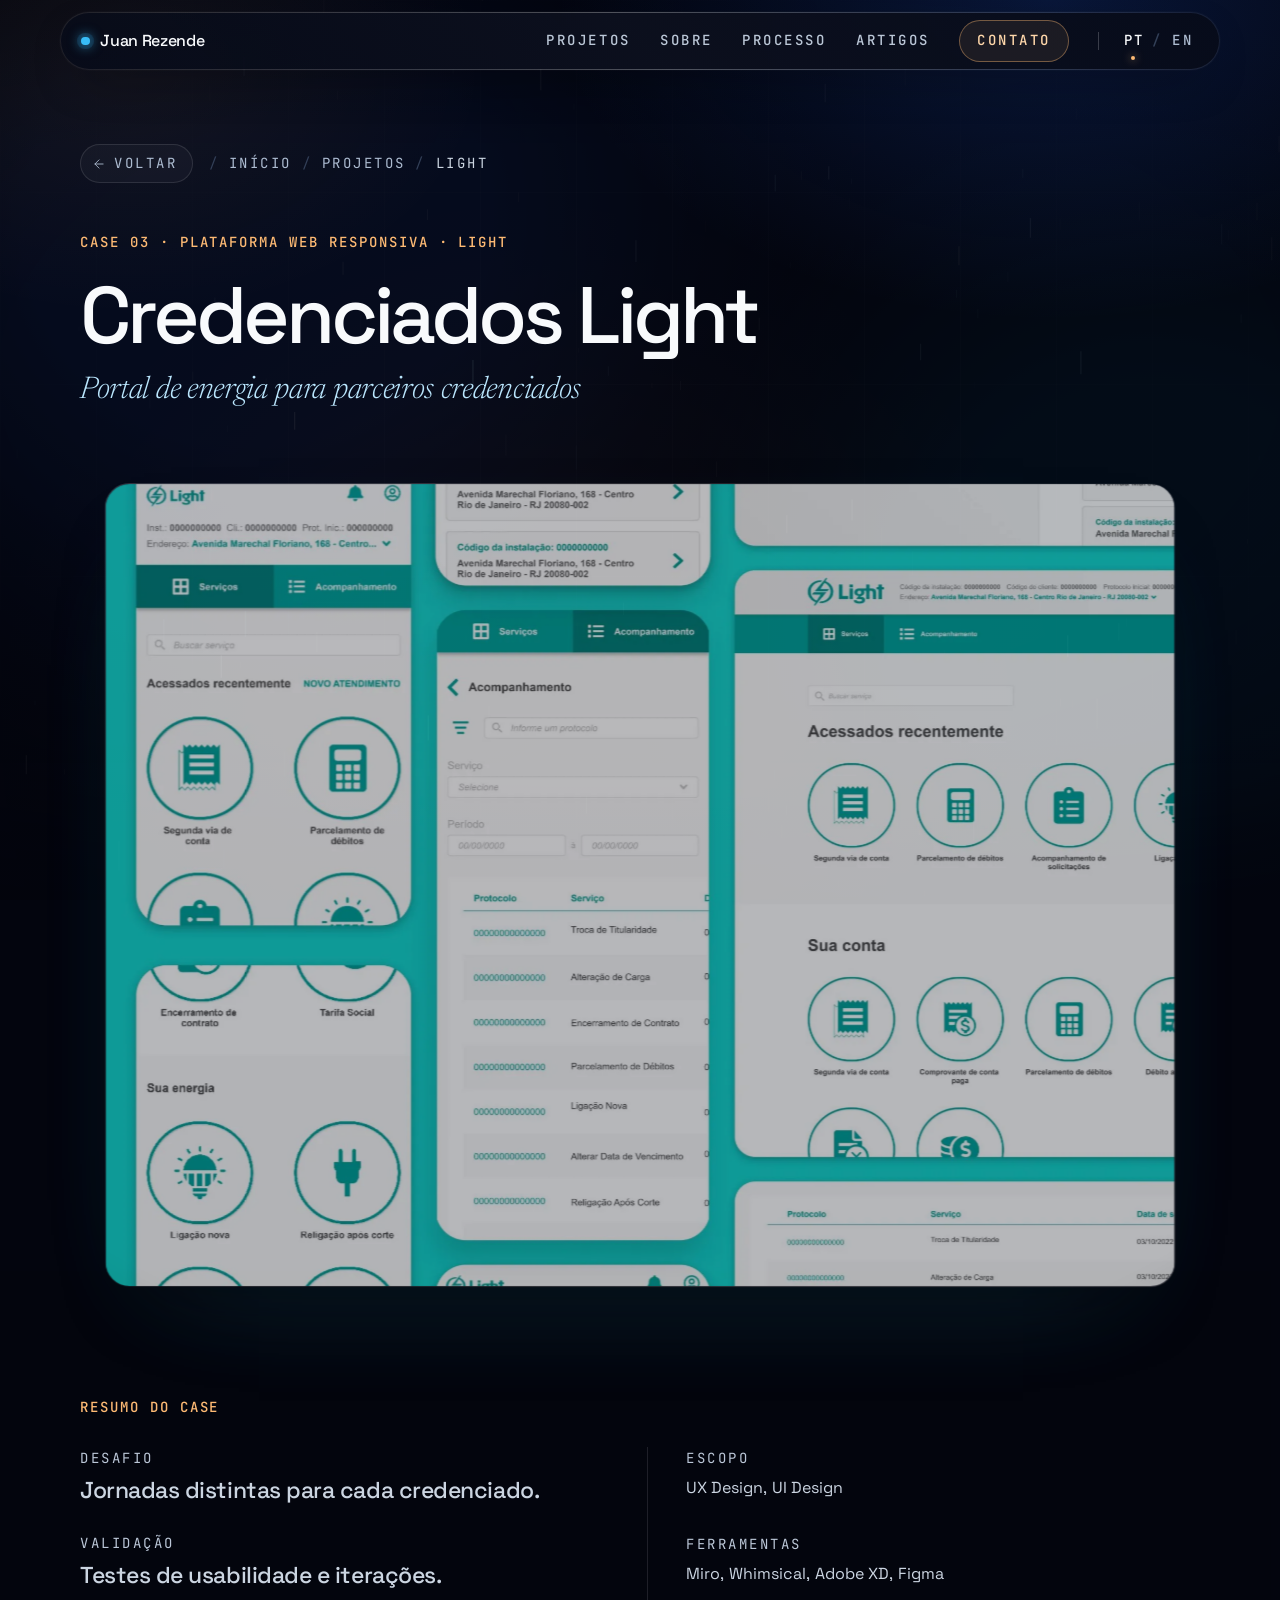
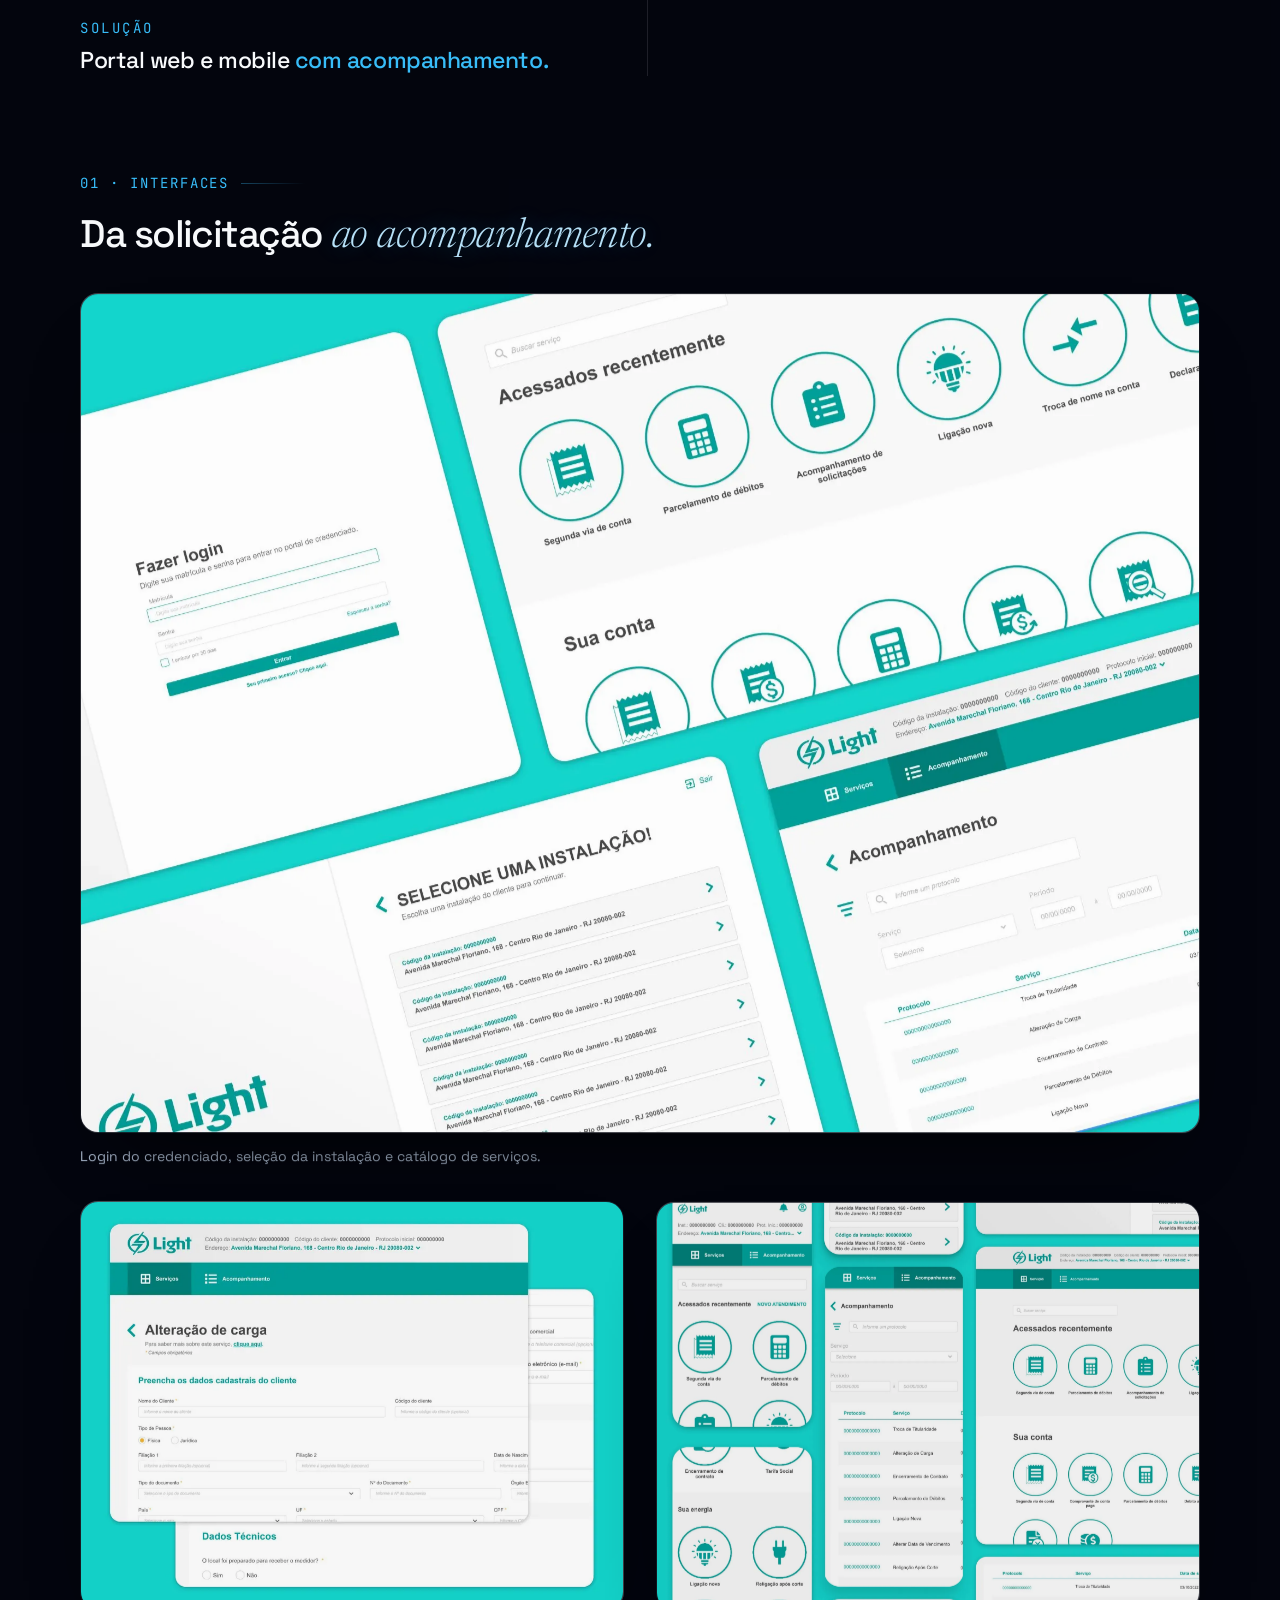
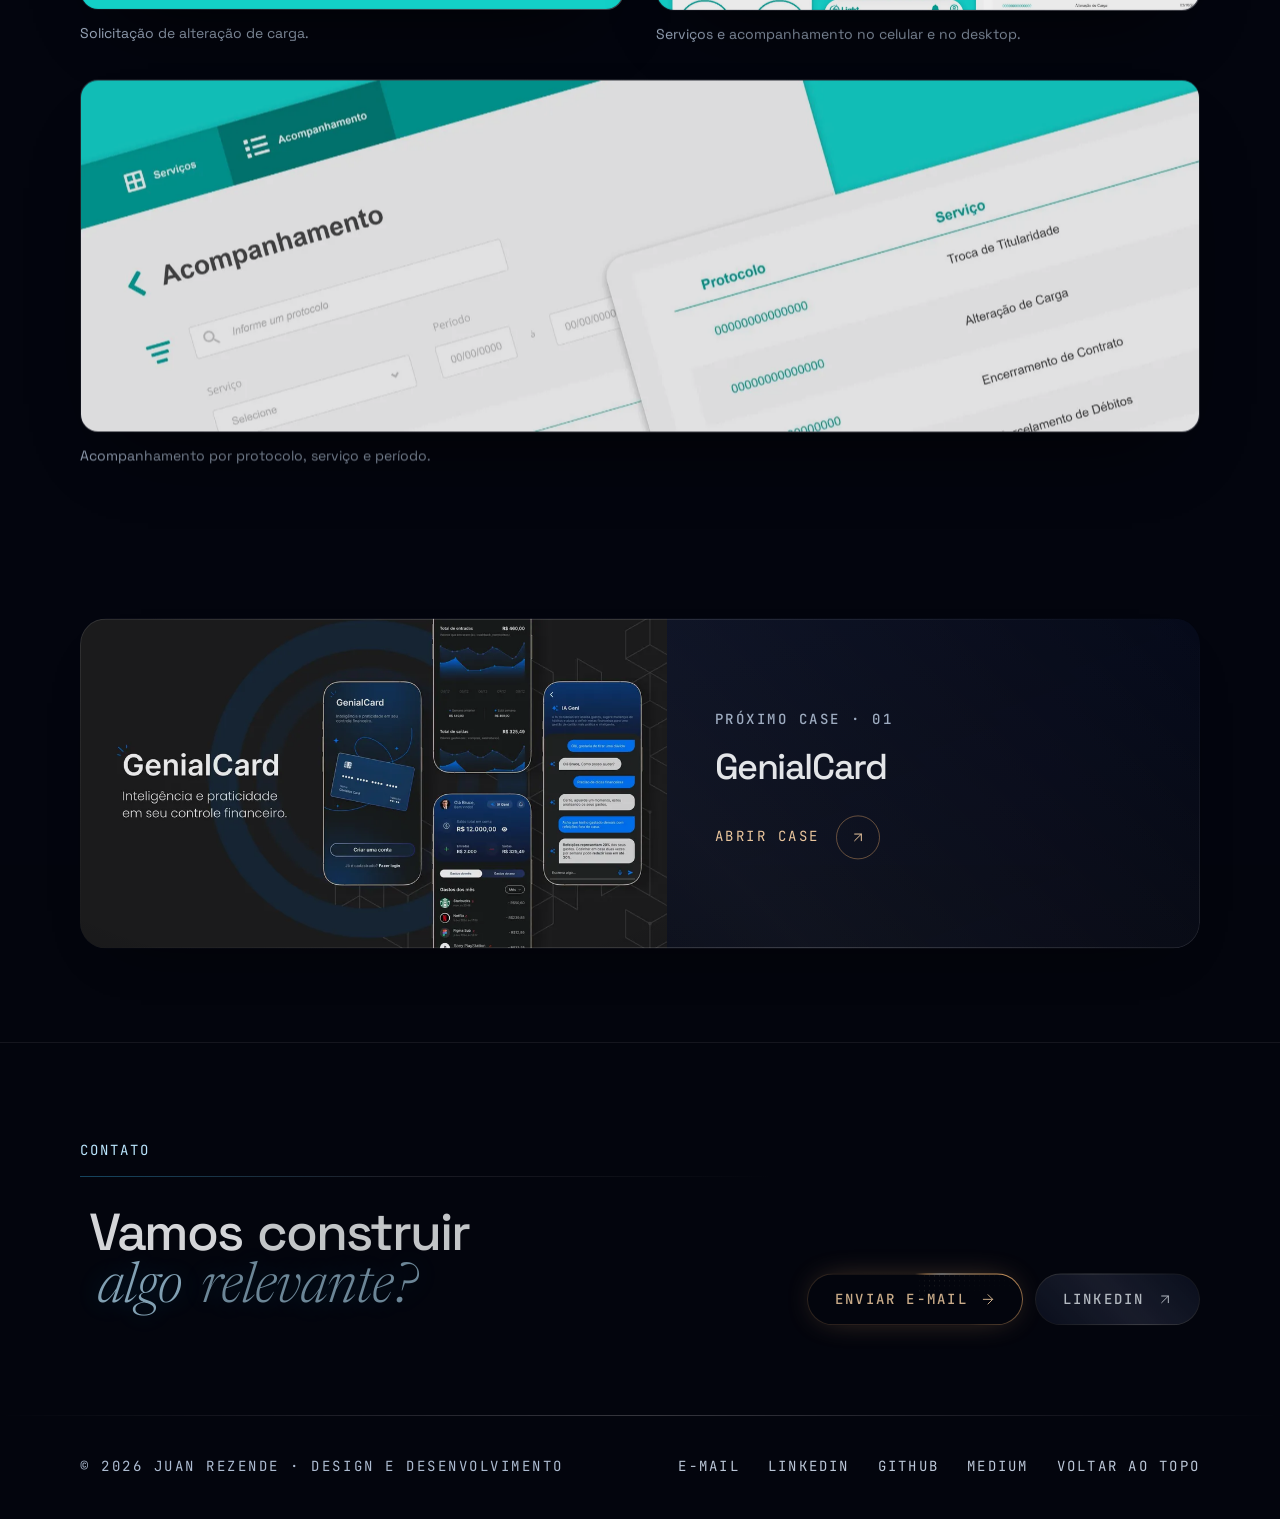
==== commit 165d751c: "Unify portfolio backgrounds and soften case transitions" ====
--- a/credenciados-light/index.html
+++ b/credenciados-light/index.html
@@ -339,192 +339,194 @@
     </div>
   </section>
 
-  <!-- ══════════ TICKER (decorative: the disciplines already listed on the page, run as end credits) ══════════ -->
-  <div class="ticker" aria-hidden="true">
-    <div class="ticker__row"><div class="ticker__track">
-      <span>Visão de negócio</span><svg class="ticker__star"><use href="#i-star4"/></svg><em>Design Systems</em><svg class="ticker__star"><use href="#i-star4"/></svg>
-      <span>Arquitetura da Informação</span><svg class="ticker__star"><use href="#i-star4"/></svg><em>Experiência digital</em><svg class="ticker__star"><use href="#i-star4"/></svg>
-      <span>Testes de usabilidade</span><svg class="ticker__star"><use href="#i-star4"/></svg><em>UX Strategy</em><svg class="ticker__star"><use href="#i-star4"/></svg>
-      <span>Desenvolvimento Front-end</span><svg class="ticker__star"><use href="#i-star4"/></svg><em>IA aplicada</em><svg class="ticker__star"><use href="#i-star4"/></svg>
-    </div></div>
-    <div class="ticker__row ticker__row--rev"><div class="ticker__track">
-      <span>React &amp; TypeScript</span><svg class="ticker__star"><use href="#i-star4"/></svg><span>UX/UI Design</span><svg class="ticker__star"><use href="#i-star4"/></svg>
-      <span>Entrevistas</span><svg class="ticker__star"><use href="#i-star4"/></svg><span>Benchmarking</span><svg class="ticker__star"><use href="#i-star4"/></svg>
-      <span>Personas</span><svg class="ticker__star"><use href="#i-star4"/></svg><span>Jornadas</span><svg class="ticker__star"><use href="#i-star4"/></svg>
-      <span>Interfaces escaláveis</span><svg class="ticker__star"><use href="#i-star4"/></svg><span>Implementação</span><svg class="ticker__star"><use href="#i-star4"/></svg>
-      <span>Arquitetura e implementação</span><svg class="ticker__star"><use href="#i-star4"/></svg>
-    </div></div>
+  <div class="home-content">
+    <!-- ══════════ TICKER (decorative: the disciplines already listed on the page, run as end credits) ══════════ -->
+    <div class="ticker" aria-hidden="true">
+      <div class="ticker__row"><div class="ticker__track">
+        <span>Visão de negócio</span><svg class="ticker__star"><use href="#i-star4"/></svg><em>Design Systems</em><svg class="ticker__star"><use href="#i-star4"/></svg>
+        <span>Arquitetura da Informação</span><svg class="ticker__star"><use href="#i-star4"/></svg><em>Experiência digital</em><svg class="ticker__star"><use href="#i-star4"/></svg>
+        <span>Testes de usabilidade</span><svg class="ticker__star"><use href="#i-star4"/></svg><em>UX Strategy</em><svg class="ticker__star"><use href="#i-star4"/></svg>
+        <span>Desenvolvimento Front-end</span><svg class="ticker__star"><use href="#i-star4"/></svg><em>IA aplicada</em><svg class="ticker__star"><use href="#i-star4"/></svg>
+      </div></div>
+      <div class="ticker__row ticker__row--rev"><div class="ticker__track">
+        <span>React &amp; TypeScript</span><svg class="ticker__star"><use href="#i-star4"/></svg><span>UX/UI Design</span><svg class="ticker__star"><use href="#i-star4"/></svg>
+        <span>Entrevistas</span><svg class="ticker__star"><use href="#i-star4"/></svg><span>Benchmarking</span><svg class="ticker__star"><use href="#i-star4"/></svg>
+        <span>Personas</span><svg class="ticker__star"><use href="#i-star4"/></svg><span>Jornadas</span><svg class="ticker__star"><use href="#i-star4"/></svg>
+        <span>Interfaces escaláveis</span><svg class="ticker__star"><use href="#i-star4"/></svg><span>Implementação</span><svg class="ticker__star"><use href="#i-star4"/></svg>
+        <span>Arquitetura e implementação</span><svg class="ticker__star"><use href="#i-star4"/></svg>
+      </div></div>
+    </div>
+
+    <!-- ══════════ PROJETOS ══════════ -->
+    <section class="section" id="projetos" aria-labelledby="projetos-title">
+      <div class="container">
+        <div class="section-head section-head--split">
+          <div>
+            <p class="eyebrow">Projetos selecionados</p>
+            <h2 class="h2" id="projetos-title">Decisões <em>em prática.</em></h2>
+          </div>
+        </div>
+
+        <div class="projects">
+          <a class="proj proj--featured" href="/genialcard/">
+            <div class="proj__ignite" data-ignite>
+            <div class="proj__media">
+              <div class="proj__clip">
+                <div class="proj__parallax">
+                  <img src="/assets/img/genialcard/capa-1024.webp" srcset="/assets/img/genialcard/capa-1024.webp 1024w, /assets/img/genialcard/capa.webp 2048w" sizes="(min-width: 1024px) 70vw, 100vw" width="2048" height="1152" alt="Telas do app GenialCard: boas-vindas, gráficos de entradas e saídas, gastos do mês e chat com a IA Geni" decoding="sync" fetchpriority="high">
+                </div>
+              </div>
+              <span class="proj__bar">Ver case<svg class="icon" aria-hidden="true"><use href="#i-arrow-up-right"/></svg></span>
+              <svg class="proj__trace" aria-hidden="true"><path pathLength="1"/><path pathLength="1"/></svg>
+            </div>
+            </div>
+            <div class="proj__body">
+              <h3 class="proj__title">GenialCard <em>App mobile de finanças pessoais</em></h3>
+              <ul class="tags"><li class="tag">UX Research</li><li class="tag">UX Strategy</li><li class="tag">UX Design</li><li class="tag">UI Design</li></ul>
+            </div>
+          </a>
+
+          <a class="proj" href="/juntos-pra-fazer-historia/">
+            <div class="proj__media">
+              <div class="proj__clip">
+                <div class="proj__parallax">
+                  <img src="/assets/img/globo/1-1024.webp" srcset="/assets/img/globo/1-1024.webp 1024w, /assets/img/globo/1.webp 2048w" sizes="(min-width: 900px) 45vw, 100vw" width="2048" height="1536" alt="Interfaces da comunidade Juntos pra fazer história na intranet da Globo" loading="lazy" decoding="async">
+                </div>
+              </div>
+              <span class="proj__bar">Ver case<svg class="icon" aria-hidden="true"><use href="#i-arrow-up-right"/></svg></span>
+            </div>
+            <div class="proj__body">
+              <h3 class="proj__title">Juntos pra fazer história <em>Comunicação interna na intranet da Globo</em></h3>
+              <ul class="tags"><li class="tag">UX Design</li><li class="tag">UI Design</li><li class="tag">Testes de usabilidade</li></ul>
+            </div>
+          </a>
+
+          <a class="proj" href="/credenciados-light/">
+            <div class="proj__media">
+              <div class="proj__clip">
+                <div class="proj__parallax">
+                  <img src="/assets/img/light/2-1024.webp" srcset="/assets/img/light/2-1024.webp 1024w, /assets/img/light/2.webp 2048w" sizes="(min-width: 900px) 45vw, 100vw" width="2048" height="1536" alt="Telas mobile e desktop do portal Credenciados Light com serviços e acompanhamento" loading="lazy" decoding="async">
+                </div>
+              </div>
+              <span class="proj__bar">Ver case<svg class="icon" aria-hidden="true"><use href="#i-arrow-up-right"/></svg></span>
+            </div>
+            <div class="proj__body">
+              <h3 class="proj__title">Credenciados Light <em>Portal de energia para parceiros credenciados</em></h3>
+              <ul class="tags"><li class="tag">UX Design</li><li class="tag">UI Design</li><li class="tag">Testes de usabilidade</li></ul>
+            </div>
+          </a>
+        </div>
+      </div>
+    </section>
+
+    <!-- ══════════ SOBRE ══════════ -->
+    <section class="section" id="sobre" aria-labelledby="sobre-title">
+      <div class="container about">
+        <figure class="portrait" data-reveal>
+          <div class="portrait__orbit" aria-hidden="true"><i></i><i></i><i></i></div>
+          <div class="portrait__frame"><div class="portrait__clip"><img src="/assets/img/avatar/juan-500.webp" width="500" height="500" alt="Retrato de Juan Rezende" loading="lazy" decoding="async"></div></div>
+          <figcaption>Juan Rezende</figcaption>
+        </figure>
+        <div>
+          <p class="eyebrow"><span id="sobre-title">Sobre</span></p>
+          <p class="statement">Design e engenharia. <em>Na mesma decisão.</em></p>
+          <div class="about__text" data-reveal>
+            <ul class="about__points"><li><b>Visão estratégica</b> para criar.</li><li><b>Domínio técnico</b> para construir.</li><li><b>5+ anos</b> simplificando jornadas e sistemas legados.</li></ul>
+          </div>
+
+          <!-- FORMAÇÃO: the story continues in the same column, beside the portrait -->
+          <div class="edu">
+            <div class="edu__part">
+              <h3 class="eyebrow" id="edu-degrees">Formação acadêmica</h3>
+              <ul class="cap edu__degrees" aria-labelledby="edu-degrees" data-reveal>
+                <li><span class="edu__kind">Bacharelado</span><b>Engenharia de Software</b><small>Cruzeiro do Sul · 2028</small></li>
+                <li><span class="edu__kind">Graduação</span><b>Análise e Desenvolvimento de Sistemas</b><small>Estácio · 2021</small></li>
+              </ul>
+            </div>
+            <div class="edu__part">
+              <h3 class="eyebrow" id="edu-certs">Certificações</h3>
+              <!-- one row per certificate, newest first; data-area: dev · des · pia. The panel and the count grow on their own. -->
+              <ul class="cap edu__certs" aria-labelledby="edu-certs" data-reveal>
+                <li><span class="edu__area" data-area="pia">Produto &amp; IA</span><b>AI Product Specialist</b><small>PM3 · 2026</small></li>
+                <li><span class="edu__area" data-area="pia">Produto &amp; IA</span><b>Product Management</b><small>PM3 · 2026</small></li>
+                <li><span class="edu__area" data-area="des">Design</span><b>Design Systems / Figma</b><small>cfPRO · 2025</small></li>
+                <li><span class="edu__area" data-area="des">Design</span><b>UX, UI e Product Design</b><small>UX Unicórnio · 2024</small></li>
+                <li><span class="edu__area" data-area="dev">Desenvolvimento</span><b>Full-Stack</b><small>Rocketseat · 2023</small></li>
+                <li><span class="edu__area" data-area="dev">Desenvolvimento</span><b>Front-end</b><small>Alura · 2022</small></li>
+              </ul>
+            </div>
+          </div>
+        </div>
+      </div>
+    </section>
+
+    <!-- ══════════ PROCESSO ══════════ -->
+    <section class="section" id="processo" aria-labelledby="processo-title" style="padding-block:0">
+      <div class="process__pin">
+        <div class="container section-head section-head--split">
+          <div>
+            <p class="eyebrow">Processo</p>
+            <h2 class="h2" id="processo-title">Investigar. Projetar. <em>Construir.</em></h2>
+          </div>
+        </div>
+
+        <ol class="process__track" aria-label="Etapas do meu processo de produto e desenvolvimento">
+          <li class="step"><span class="step__num">01</span><div><h3>Descoberta</h3><p>Investigo necessidades com entrevistas, testes e dados de uso.</p></div></li>
+          <li class="step"><span class="step__num">02</span><div><h3>Estratégia</h3><p>Transformo evidências em prioridades com Produto e stakeholders.</p></div></li>
+          <li class="step"><span class="step__num">03</span><div><h3>Arquitetura</h3><p>Estruturo fluxos e informações para simplificar jornadas.</p></div></li>
+          <li class="step"><span class="step__num">04</span><div><h3>Design &amp; Validação</h3><p>Prototipo no Figma, aplico Design System e valido com usuários.</p></div></li>
+          <li class="step"><span class="step__num">05</span><div><h3>Construção</h3><p>Desenvolvo interfaces e acompanho a implementação com Engenharia.</p></div></li>
+        </ol>
+        <p class="process__hint" aria-hidden="true">Arraste para o lado<svg class="icon"><use href="#i-arrow-right"/></svg></p>
+        <div class="container"><div class="process__bar" aria-hidden="true"><span></span><i class="process__comet"></i></div></div>
+      </div>
+    </section>
+
+    <!-- ══════════ ARTIGOS ══════════ -->
+    <section class="section" id="artigos" aria-labelledby="artigos-title">
+      <div class="container">
+        <div class="section-head section-head--split">
+          <div>
+            <p class="eyebrow">Artigos</p>
+            <h2 class="h2" id="artigos-title">Reflexões sobre <em>experiência.</em></h2>
+          </div>
+        </div>
+        <div class="articles">
+          <a class="article" href="https://medium.com/@juan.rezende/desvendando-a-arquitetura-da-informa%C3%A7%C3%A3o-conceitos-e-pr%C3%A1ticas-ab6edd15f87c" target="_blank" rel="noopener" data-reveal>
+            <p class="article__src">Medium · Arquitetura da Informação</p>
+            <div>
+              <h3>Desvendando a Arquitetura da Informação: Conceitos e Práticas</h3>
+              <p>Informação bem organizada melhora a experiência.</p>
+            </div>
+            <span class="article__go">Ler artigo<svg class="icon" aria-hidden="true"><use href="#i-arrow-up-right"/></svg></span>
+          </a>
+          <a class="article" href="https://medium.com/@juan.rezende/5-formas-de-integrar-jornadas-do-usu%C3%A1rio-ux-research-e-testes-de-usabilidade-1f15527021f8" target="_blank" rel="noopener" data-reveal>
+            <p class="article__src">Medium · UX Research</p>
+            <div>
+              <h3>Simplificando: Jornadas do usuário, UX Research e Testes de Usabilidade</h3>
+              <p>Pesquisa e testes para decisões mais claras.</p>
+            </div>
+            <span class="article__go">Ler artigo<svg class="icon" aria-hidden="true"><use href="#i-arrow-up-right"/></svg></span>
+          </a>
+        </div>
+      </div>
+    </section>
+
+    <!-- ══════════ CONTATO ══════════ -->
+    <section class="section contact-section" id="contato" aria-labelledby="contato-title">
+      <div class="horizon" aria-hidden="true"><div class="horizon__planet"></div><canvas class="horizon__gl"></canvas><div class="horizon__sun"></div><div class="horizon__flare"></div></div>
+      <div class="container contact">
+        <div>
+          <p class="eyebrow">Contato</p>
+          <h2 class="h2" id="contato-title">Vamos construir <em>algo relevante?</em></h2>
+        </div>
+        <div class="btn-row" data-reveal>
+          <a class="btn btn--fill" href="#contato" data-mail>Enviar e-mail<svg class="icon" aria-hidden="true"><use href="#i-arrow-right"/></svg></a>
+          <a class="btn btn--ghost" href="https://www.linkedin.com/in/juanrezende/" target="_blank" rel="noopener">LinkedIn<svg class="icon" aria-hidden="true"><use href="#i-arrow-up-right"/></svg></a>
+        </div>
+      </div>
+    </section>
   </div>
-
-  <!-- ══════════ PROJETOS ══════════ -->
-  <section class="section" id="projetos" aria-labelledby="projetos-title">
-    <div class="container">
-      <div class="section-head section-head--split">
-        <div>
-          <p class="eyebrow">Projetos selecionados</p>
-          <h2 class="h2" id="projetos-title">Decisões <em>em prática.</em></h2>
-        </div>
-      </div>
-
-      <div class="projects">
-        <a class="proj proj--featured" href="/genialcard/">
-          <div class="proj__ignite" data-ignite>
-          <div class="proj__media">
-            <div class="proj__clip">
-              <div class="proj__parallax">
-                <img src="/assets/img/genialcard/capa-1024.webp" srcset="/assets/img/genialcard/capa-1024.webp 1024w, /assets/img/genialcard/capa.webp 2048w" sizes="(min-width: 1024px) 70vw, 100vw" width="2048" height="1152" alt="Telas do app GenialCard: boas-vindas, gráficos de entradas e saídas, gastos do mês e chat com a IA Geni" decoding="sync" fetchpriority="high">
-              </div>
-            </div>
-            <span class="proj__bar">Ver case<svg class="icon" aria-hidden="true"><use href="#i-arrow-up-right"/></svg></span>
-            <svg class="proj__trace" aria-hidden="true"><path pathLength="1"/><path pathLength="1"/></svg>
-          </div>
-          </div>
-          <div class="proj__body">
-            <h3 class="proj__title">GenialCard <em>App mobile de finanças pessoais</em></h3>
-            <ul class="tags"><li class="tag">UX Research</li><li class="tag">UX Strategy</li><li class="tag">UX Design</li><li class="tag">UI Design</li></ul>
-          </div>
-        </a>
-
-        <a class="proj" href="/juntos-pra-fazer-historia/">
-          <div class="proj__media">
-            <div class="proj__clip">
-              <div class="proj__parallax">
-                <img src="/assets/img/globo/1-1024.webp" srcset="/assets/img/globo/1-1024.webp 1024w, /assets/img/globo/1.webp 2048w" sizes="(min-width: 900px) 45vw, 100vw" width="2048" height="1536" alt="Interfaces da comunidade Juntos pra fazer história na intranet da Globo" loading="lazy" decoding="async">
-              </div>
-            </div>
-            <span class="proj__bar">Ver case<svg class="icon" aria-hidden="true"><use href="#i-arrow-up-right"/></svg></span>
-          </div>
-          <div class="proj__body">
-            <h3 class="proj__title">Juntos pra fazer história <em>Comunicação interna na intranet da Globo</em></h3>
-            <ul class="tags"><li class="tag">UX Design</li><li class="tag">UI Design</li><li class="tag">Testes de usabilidade</li></ul>
-          </div>
-        </a>
-
-        <a class="proj" href="/credenciados-light/">
-          <div class="proj__media">
-            <div class="proj__clip">
-              <div class="proj__parallax">
-                <img src="/assets/img/light/2-1024.webp" srcset="/assets/img/light/2-1024.webp 1024w, /assets/img/light/2.webp 2048w" sizes="(min-width: 900px) 45vw, 100vw" width="2048" height="1536" alt="Telas mobile e desktop do portal Credenciados Light com serviços e acompanhamento" loading="lazy" decoding="async">
-              </div>
-            </div>
-            <span class="proj__bar">Ver case<svg class="icon" aria-hidden="true"><use href="#i-arrow-up-right"/></svg></span>
-          </div>
-          <div class="proj__body">
-            <h3 class="proj__title">Credenciados Light <em>Portal de energia para parceiros credenciados</em></h3>
-            <ul class="tags"><li class="tag">UX Design</li><li class="tag">UI Design</li><li class="tag">Testes de usabilidade</li></ul>
-          </div>
-        </a>
-      </div>
-    </div>
-  </section>
-
-  <!-- ══════════ SOBRE ══════════ -->
-  <section class="section" id="sobre" aria-labelledby="sobre-title">
-    <div class="container about">
-      <figure class="portrait" data-reveal>
-        <div class="portrait__orbit" aria-hidden="true"><i></i><i></i><i></i></div>
-        <div class="portrait__frame"><div class="portrait__clip"><img src="/assets/img/avatar/juan-500.webp" width="500" height="500" alt="Retrato de Juan Rezende" loading="lazy" decoding="async"></div></div>
-        <figcaption>Juan Rezende</figcaption>
-      </figure>
-      <div>
-        <p class="eyebrow"><span id="sobre-title">Sobre</span></p>
-        <p class="statement">Design e engenharia. <em>Na mesma decisão.</em></p>
-        <div class="about__text" data-reveal>
-          <ul class="about__points"><li><b>Visão estratégica</b> para criar.</li><li><b>Domínio técnico</b> para construir.</li><li><b>5+ anos</b> simplificando jornadas e sistemas legados.</li></ul>
-        </div>
-
-        <!-- FORMAÇÃO: the story continues in the same column, beside the portrait -->
-        <div class="edu">
-          <div class="edu__part">
-            <h3 class="eyebrow" id="edu-degrees">Formação acadêmica</h3>
-            <ul class="cap edu__degrees" aria-labelledby="edu-degrees" data-reveal>
-              <li><span class="edu__kind">Bacharelado</span><b>Engenharia de Software</b><small>Cruzeiro do Sul · 2028</small></li>
-              <li><span class="edu__kind">Graduação</span><b>Análise e Desenvolvimento de Sistemas</b><small>Estácio · 2021</small></li>
-            </ul>
-          </div>
-          <div class="edu__part">
-            <h3 class="eyebrow" id="edu-certs">Certificações</h3>
-            <!-- one row per certificate, newest first; data-area: dev · des · pia. The panel and the count grow on their own. -->
-            <ul class="cap edu__certs" aria-labelledby="edu-certs" data-reveal>
-              <li><span class="edu__area" data-area="pia">Produto &amp; IA</span><b>AI Product Specialist</b><small>PM3 · 2026</small></li>
-              <li><span class="edu__area" data-area="pia">Produto &amp; IA</span><b>Product Management</b><small>PM3 · 2026</small></li>
-              <li><span class="edu__area" data-area="des">Design</span><b>Design Systems / Figma</b><small>cfPRO · 2025</small></li>
-              <li><span class="edu__area" data-area="des">Design</span><b>UX, UI e Product Design</b><small>UX Unicórnio · 2024</small></li>
-              <li><span class="edu__area" data-area="dev">Desenvolvimento</span><b>Full-Stack</b><small>Rocketseat · 2023</small></li>
-              <li><span class="edu__area" data-area="dev">Desenvolvimento</span><b>Front-end</b><small>Alura · 2022</small></li>
-            </ul>
-          </div>
-        </div>
-      </div>
-    </div>
-  </section>
-
-  <!-- ══════════ PROCESSO ══════════ -->
-  <section class="section" id="processo" aria-labelledby="processo-title" style="padding-block:0">
-    <div class="process__pin">
-      <div class="container section-head section-head--split">
-        <div>
-          <p class="eyebrow">Processo</p>
-          <h2 class="h2" id="processo-title">Investigar. Projetar. <em>Construir.</em></h2>
-        </div>
-      </div>
-
-      <ol class="process__track" aria-label="Etapas do meu processo de produto e desenvolvimento">
-        <li class="step"><span class="step__num">01</span><div><h3>Descoberta</h3><p>Investigo necessidades com entrevistas, testes e dados de uso.</p></div></li>
-        <li class="step"><span class="step__num">02</span><div><h3>Estratégia</h3><p>Transformo evidências em prioridades com Produto e stakeholders.</p></div></li>
-        <li class="step"><span class="step__num">03</span><div><h3>Arquitetura</h3><p>Estruturo fluxos e informações para simplificar jornadas.</p></div></li>
-        <li class="step"><span class="step__num">04</span><div><h3>Design &amp; Validação</h3><p>Prototipo no Figma, aplico Design System e valido com usuários.</p></div></li>
-        <li class="step"><span class="step__num">05</span><div><h3>Construção</h3><p>Desenvolvo interfaces e acompanho a implementação com Engenharia.</p></div></li>
-      </ol>
-      <p class="process__hint" aria-hidden="true">Arraste para o lado<svg class="icon"><use href="#i-arrow-right"/></svg></p>
-      <div class="container"><div class="process__bar" aria-hidden="true"><span></span><i class="process__comet"></i></div></div>
-    </div>
-  </section>
-
-  <!-- ══════════ ARTIGOS ══════════ -->
-  <section class="section" id="artigos" aria-labelledby="artigos-title">
-    <div class="container">
-      <div class="section-head section-head--split">
-        <div>
-          <p class="eyebrow">Artigos</p>
-          <h2 class="h2" id="artigos-title">Reflexões sobre <em>experiência.</em></h2>
-        </div>
-      </div>
-      <div class="articles">
-        <a class="article" href="https://medium.com/@juan.rezende/desvendando-a-arquitetura-da-informa%C3%A7%C3%A3o-conceitos-e-pr%C3%A1ticas-ab6edd15f87c" target="_blank" rel="noopener" data-reveal>
-          <p class="article__src">Medium · Arquitetura da Informação</p>
-          <div>
-            <h3>Desvendando a Arquitetura da Informação: Conceitos e Práticas</h3>
-            <p>Informação bem organizada melhora a experiência.</p>
-          </div>
-          <span class="article__go">Ler artigo<svg class="icon" aria-hidden="true"><use href="#i-arrow-up-right"/></svg></span>
-        </a>
-        <a class="article" href="https://medium.com/@juan.rezende/5-formas-de-integrar-jornadas-do-usu%C3%A1rio-ux-research-e-testes-de-usabilidade-1f15527021f8" target="_blank" rel="noopener" data-reveal>
-          <p class="article__src">Medium · UX Research</p>
-          <div>
-            <h3>Simplificando: Jornadas do usuário, UX Research e Testes de Usabilidade</h3>
-            <p>Pesquisa e testes para decisões mais claras.</p>
-          </div>
-          <span class="article__go">Ler artigo<svg class="icon" aria-hidden="true"><use href="#i-arrow-up-right"/></svg></span>
-        </a>
-      </div>
-    </div>
-  </section>
-
-  <!-- ══════════ CONTATO ══════════ -->
-  <section class="section contact-section" id="contato" aria-labelledby="contato-title">
-    <div class="horizon" aria-hidden="true"><div class="horizon__planet"></div><canvas class="horizon__gl"></canvas><div class="horizon__sun"></div><div class="horizon__flare"></div></div>
-    <div class="container contact">
-      <div>
-        <p class="eyebrow">Contato</p>
-        <h2 class="h2" id="contato-title">Vamos construir <em>algo relevante?</em></h2>
-      </div>
-      <div class="btn-row" data-reveal>
-        <a class="btn btn--fill" href="#contato" data-mail>Enviar e-mail<svg class="icon" aria-hidden="true"><use href="#i-arrow-right"/></svg></a>
-        <a class="btn btn--ghost" href="https://www.linkedin.com/in/juanrezende/" target="_blank" rel="noopener">LinkedIn<svg class="icon" aria-hidden="true"><use href="#i-arrow-up-right"/></svg></a>
-      </div>
-    </div>
-  </section>
 </div>
 
 <!-- ═══════════════════════════════ CASES (/genialcard/, /juntos-pra-fazer-historia/, /credenciados-light/: see tools/build-cases.py) ═══════════════════════════════ -->
--- a/assets/css/01-tokens.css
+++ b/assets/css/01-tokens.css
@@ -24,6 +24,7 @@
 :root {
   /* ink */
   --bg: #04060e;
+  --reading-bg: color-mix(in srgb, var(--bg) 65%, transparent);
   --ink-2: #070b19;
   --surface: #0a1024;
   --surface-2: #0e1633;
--- a/assets/css/04-atmosphere.css
+++ b/assets/css/04-atmosphere.css
@@ -165,13 +165,20 @@
   background: radial-gradient(120% 90% at 50% 50%, #0a1430, var(--bg) 70%);
   text-align: center;
 }
-/* the warp streaks run behind the title card (the curtain is its own stacking context) */
+/* The reading tint covers the glow and streaks together, behind the title and line. */
+.curtain__warp,
+.curtain::after {
+  position: absolute;
+  inset: 0;
+  z-index: -1;
+}
 .curtain__warp {
-  position: absolute;
-  inset: 0;
-  z-index: -1;
   width: 100%;
   height: 100%;
+}
+.curtain::after {
+  content: "";
+  background-color: var(--reading-bg);
 }
 .curtain__label, .curtain__title { text-shadow: 0 0 24px rgba(4, 6, 14, .9), 0 0 2px rgba(4, 6, 14, .8); }
 .curtain__label {
--- a/assets/css/05-layout.css
+++ b/assets/css/05-layout.css
@@ -200,6 +200,13 @@
   position: relative;
   z-index: 1;
 }
+#view-case {
+  background-color: var(--reading-bg);
+}
+.home-content {
+  /* Continue the hero's opaque bottom fade into the quieter reading background. */
+  background: linear-gradient(to bottom, var(--bg), var(--reading-bg) 6rem);
+}
 .section {
   position: relative;
   padding-block: clamp(5rem, 11vw, 8.5rem);
--- a/assets/css/11-contact.css
+++ b/assets/css/11-contact.css
@@ -35,6 +35,7 @@
   position: absolute;
   inset: auto 0 0;
   height: 60%;
+  opacity: .65;
   z-index: -1;
   pointer-events: none;
 }
@@ -92,7 +93,7 @@
   position: relative;
   z-index: 1;
   padding: 2.5rem 0;
-  background: var(--bg);
+  background: var(--reading-bg);
 }
 .footer::before {
   content: "";
